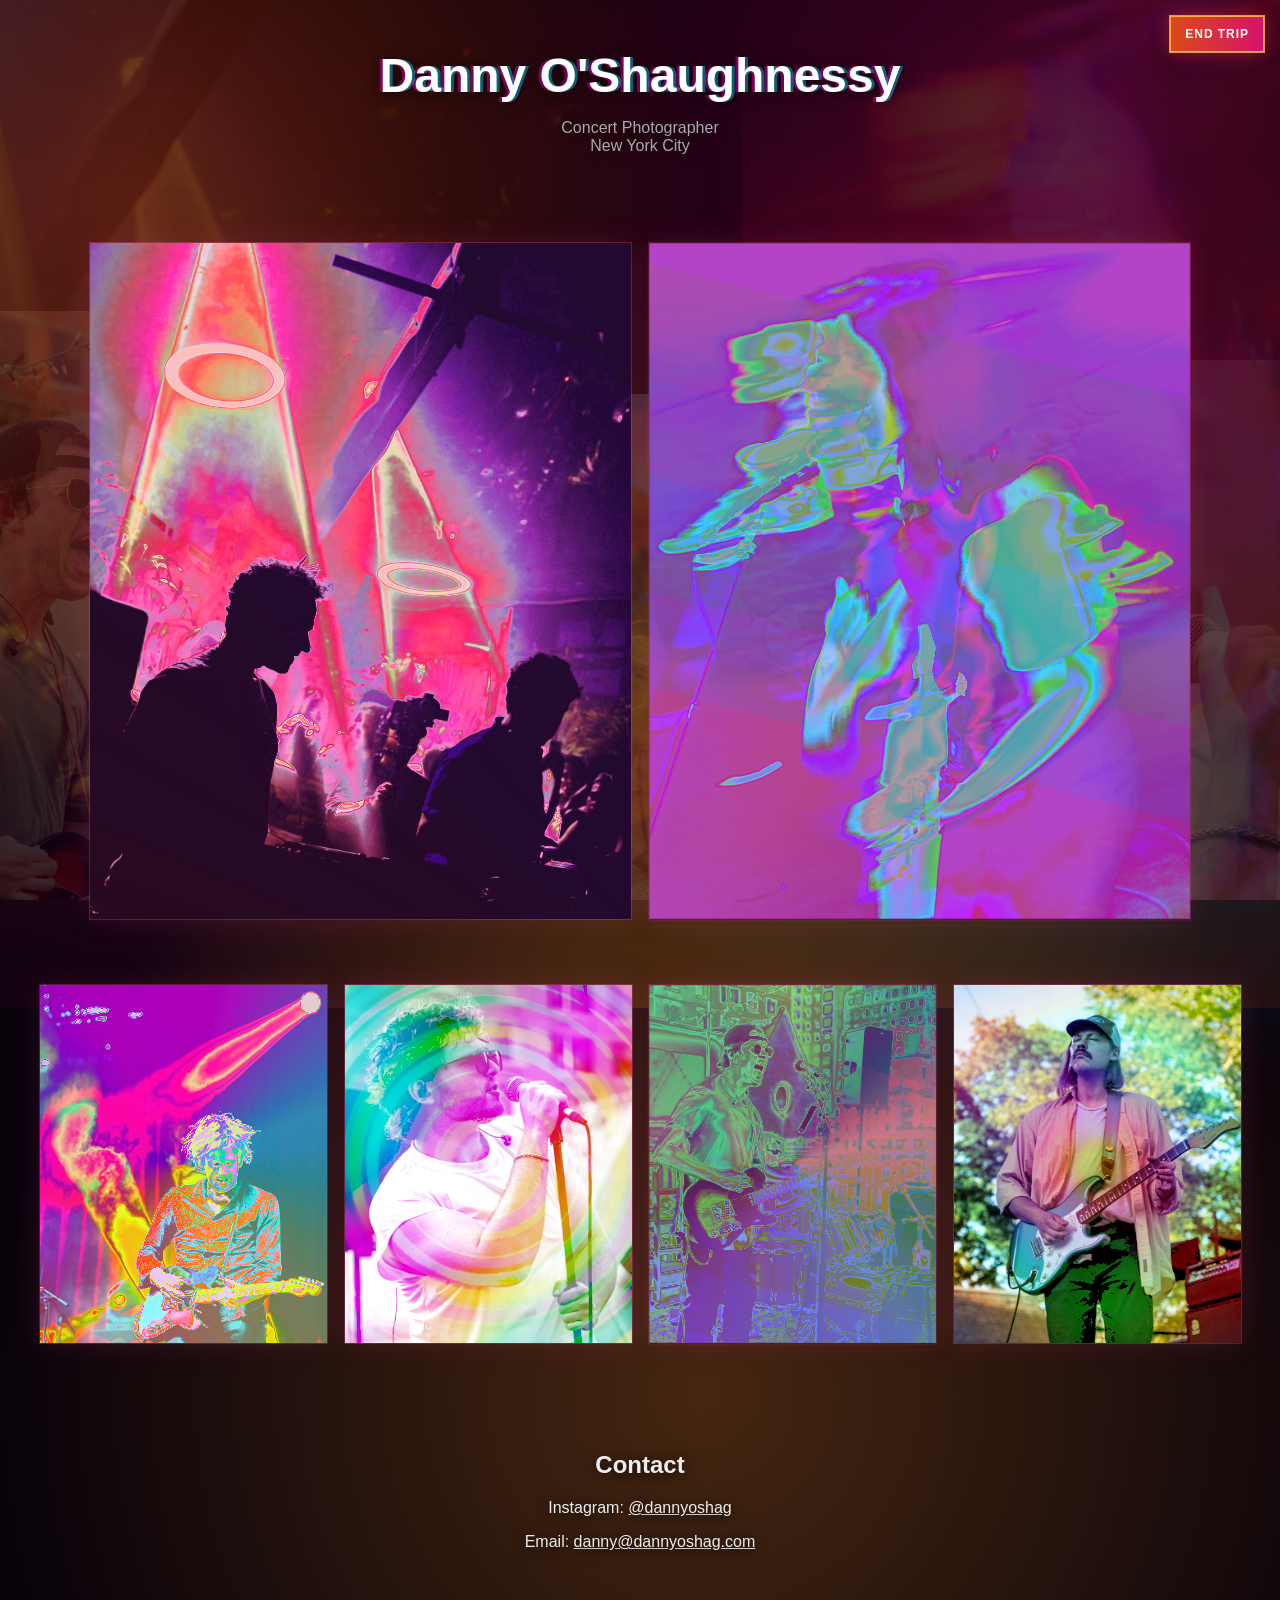
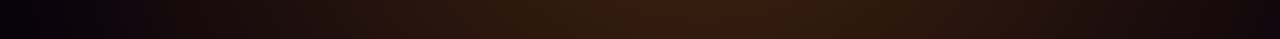
==== psychedelic.html @ 18d35585 "Add files via upload" ====
<!DOCTYPE html>

<html lang="en">
<head>
<meta charset="utf-8"/>
<meta content="width=device-width, initial-scale=1" name="viewport"/>
<title>Danny O'Shaughnessy</title>
<link href="styles.css" rel="stylesheet"/>
<link href="favicon.svg" rel="icon" type="image/svg+xml"/>
<style>
        * {
            box-sizing: border-box;
        }

        html,
        body {
            width: 100%;
            max-width: 100%;
            margin: 0;
            overflow-x: hidden;
        }

        header {
            width: 100%;
            padding-left: 24px;
            padding-right: 24px;
            text-align: center;
        }

        main {
            width: 100%;
        }

        .hero-pair,
        .gallery-row {
            width: 100%;
            margin-left: auto;
            margin-right: auto;
            padding-left: 24px;
            padding-right: 24px;
        }

        .hero-pair {
            display: grid;
            grid-template-columns: repeat(2, minmax(0, 1fr));
            gap: 18px;
            max-width: 1148px;
            margin-bottom: 18px;
        }

        .gallery-row {
            display: grid;
            grid-template-columns: repeat(4, minmax(0, 1fr));
            gap: 18px;
            max-width: 1248px;
        }

        .hero-pair img,
        .gallery-row img {
            display: block;
            width: 100%;
            max-width: 100%;
            height: auto;
            margin: 0 auto;
        }

        .contact {
            width: 100%;
            max-width: none;
            margin: 0;
            padding: 64px 24px 72px;
            text-align: center;
        }

        .contact h2,
        .contact p {
            width: 100%;
            margin-left: auto;
            margin-right: auto;
            text-align: center;
        }

        .contact a {
            color: inherit;
            overflow-wrap: anywhere;
        }

        @media (max-width: 800px) {
            header {
                padding-top: 36px;
                padding-bottom: 32px;
            }

            header h1 {
                font-size: clamp(2rem, 10vw, 3rem);
            }

            .hero-pair,
            .gallery-row {
                grid-template-columns: 1fr;
                gap: 16px;
                max-width: 560px;
                padding-left: 16px;
                padding-right: 16px;
            }

            .hero-pair {
                margin-bottom: 16px;
            }

            .contact {
                padding: 48px 16px 64px;
            }
        }
    </style>

<style id="psychedelic-effects-v16-3">

/*
    Psychedelic mode v8 — Color Chaos
    ----------------------------------
    Goal: lots of color, simple automatic movement, low mobile cost.

    Performance strategy:
    - One low-resolution canvas background, capped around 24 fps
    - No giant blur filters
    - No mouse or hover interaction
    - Foreground photo effects use lightweight gradient overlays
    - Every photo has different durations and delays
*/

html {
    background: #050008;
}

body.psychedelic-mode {
    position: relative;
    isolation: isolate;
    min-height: 100vh;
    background: transparent;
}

#color-field {
    position: fixed;
    inset: 0;
    width: 100%;
    height: 100%;
    z-index: -20;
    pointer-events: none;
}

.psychedelic-mode::before {
    content: "";
    position: fixed;
    inset: 0;
    z-index: -15;
    pointer-events: none;
    opacity: 0.44;
    background:
        radial-gradient(circle at 18% 22%, rgba(255, 0, 170, .62), transparent 38%),
        radial-gradient(circle at 78% 28%, rgba(0, 225, 255, .54), transparent 40%),
        radial-gradient(circle at 50% 82%, rgba(173, 255, 0, .34), transparent 46%);
    mix-blend-mode: screen;
    animation: page-color-breathe 12s ease-in-out infinite alternate;
}

.psychedelic-mode::after {
    content: "";
    position: fixed;
    inset: 0;
    z-index: 30;
    pointer-events: none;
    opacity: .08;
    background:
        linear-gradient(rgba(255,255,255,.06) 50%, transparent 50%);
    background-size: 100% 4px;
}

.psychedelic-mode > header,
.psychedelic-mode > main,
.psychedelic-mode > .psy-badge {
    position: relative;
    z-index: 5;
}

.psychedelic-mode header,
.psychedelic-mode .contact {
    text-shadow:
        0 2px 14px rgba(0,0,0,.88),
        0 0 20px rgba(255,0,190,.16);
}

.psychedelic-mode header h1 {
    color: white;
    text-shadow:
        3px 0 0 rgba(0,225,255,.40),
        -3px 0 0 rgba(255,0,190,.40),
        0 2px 16px rgba(0,0,0,.82);
}

.psy-frame {
    position: relative;
    overflow: hidden;
    isolation: isolate;
    width: 100%;
    line-height: 0;
    background: #09000f;
}

.psy-frame img {
    position: relative;
    z-index: 1;
    display: block;
    width: 100%;
    height: auto;
    filter: saturate(118%) contrast(106%);
}

/* Main color wash over each photograph. */
.psy-frame::before {
    content: "";
    position: absolute;
    inset: -2px;
    z-index: 2;
    pointer-events: none;
    opacity: var(--wash-opacity, .62);
    mix-blend-mode: color;
    background:
        linear-gradient(
            var(--wash-angle, 45deg),
            #ff0099 0%,
            #7b2cff 22%,
            #00d9ff 45%,
            #b7ff00 68%,
            #ff7a00 84%,
            #ff0099 100%
        );
    background-size: 320% 320%;
    animation:
        color-wash var(--wash-time, 11s) linear infinite,
        wash-pulse var(--pulse-time, 7s) ease-in-out infinite alternate;
    animation-delay:
        var(--wash-delay, 0s),
        var(--pulse-delay, 0s);
}

/* Moving X / quadrant effect. */
.psy-frame::after {
    content: "";
    position: absolute;
    inset: -35%;
    z-index: 3;
    pointer-events: none;
    opacity: var(--x-opacity, .44);
    mix-blend-mode: screen;
    background:
        linear-gradient(
            45deg,
            rgba(255,0,180,.85) 0 16%,
            transparent 16% 40%,
            rgba(0,225,255,.74) 40% 57%,
            transparent 57% 82%,
            rgba(190,255,0,.65) 82% 100%
        ),
        linear-gradient(
            -45deg,
            rgba(115,30,255,.72) 0 15%,
            transparent 15% 42%,
            rgba(255,125,0,.68) 42% 59%,
            transparent 59% 84%,
            rgba(0,230,255,.64) 84% 100%
        );
    background-size: 210% 210%;
    animation:
        x-chaos var(--x-time, 17s) linear infinite,
        x-turn var(--turn-time, 29s) ease-in-out infinite alternate;
    animation-delay:
        var(--x-delay, 0s),
        var(--turn-delay, 0s);
}

/* Intentionally mismatched timings. */
.hero-pair .psy-frame:nth-child(1) {
    --wash-time: 9.5s;
    --pulse-time: 6.3s;
    --x-time: 16s;
    --turn-time: 31s;
    --wash-delay: -2s;
    --pulse-delay: -4s;
    --x-delay: -7s;
    --turn-delay: -9s;
    --wash-angle: 28deg;
    --wash-opacity: .57;
    --x-opacity: .40;
}

.hero-pair .psy-frame:nth-child(2) {
    --wash-time: 14.2s;
    --pulse-time: 8.9s;
    --x-time: 21s;
    --turn-time: 24s;
    --wash-delay: -10s;
    --pulse-delay: -1s;
    --x-delay: -3s;
    --turn-delay: -14s;
    --wash-angle: 118deg;
    --wash-opacity: .65;
    --x-opacity: .50;
}

.gallery-row .psy-frame:nth-child(1) {
    --wash-time: 7.7s;
    --pulse-time: 10.2s;
    --x-time: 13.6s;
    --turn-time: 33s;
    --wash-delay: -4s;
    --pulse-delay: -8s;
    --x-delay: -9s;
    --turn-delay: -2s;
    --wash-angle: 72deg;
    --wash-opacity: .54;
    --x-opacity: .38;
}

.gallery-row .psy-frame:nth-child(2) {
    --wash-time: 18.4s;
    --pulse-time: 5.8s;
    --x-time: 25s;
    --turn-time: 19s;
    --wash-delay: -13s;
    --pulse-delay: -3s;
    --x-delay: -16s;
    --turn-delay: -7s;
    --wash-angle: 162deg;
    --wash-opacity: .68;
    --x-opacity: .48;
}

.gallery-row .psy-frame:nth-child(3) {
    --wash-time: 11.3s;
    --pulse-time: 12.6s;
    --x-time: 18.8s;
    --turn-time: 37s;
    --wash-delay: -1s;
    --pulse-delay: -11s;
    --x-delay: -5s;
    --turn-delay: -20s;
    --wash-angle: 206deg;
    --wash-opacity: .60;
    --x-opacity: .43;
}

.gallery-row .psy-frame:nth-child(4) {
    --wash-time: 15.8s;
    --pulse-time: 7.4s;
    --x-time: 29s;
    --turn-time: 23s;
    --wash-delay: -8s;
    --pulse-delay: -5s;
    --x-delay: -21s;
    --turn-delay: -4s;
    --wash-angle: 315deg;
    --wash-opacity: .64;
    --x-opacity: .46;
}

.psy-badge {
    position: fixed;
    top: 12px;
    right: 12px;
    z-index: 9999;
    padding: 8px 12px;
    border: 1px solid rgba(255, 255, 255, 0.48);
    border-radius: 999px;
    background: rgba(11, 5, 20, 0.78);
    color: #ffffff;
    font: 700 12px/1 Arial, sans-serif;
    letter-spacing: 0.06em;
    text-decoration: none;
}

@keyframes page-color-breathe {
    0% {
        opacity: .28;
        transform: scale(1);
        filter: hue-rotate(0deg);
    }
    100% {
        opacity: .62;
        transform: scale(1.12);
        filter: hue-rotate(95deg);
    }
}

@keyframes color-wash {
    0% {
        background-position: 0% 20%;
        transform: scale(1.04);
    }
    100% {
        background-position: 300% 80%;
        transform: scale(1.12);
    }
}

@keyframes wash-pulse {
    0% {
        opacity: calc(var(--wash-opacity, .62) * .62);
    }
    100% {
        opacity: var(--wash-opacity, .62);
    }
}

@keyframes x-chaos {
    0% {
        background-position: 0% 0%, 100% 0%;
    }
    100% {
        background-position: 210% 190%, -120% 180%;
    }
}

@keyframes x-turn {
    0% {
        transform: rotate(-8deg) scale(1.06);
    }
    100% {
        transform: rotate(18deg) scale(1.22);
    }
}

@media (max-width: 800px) {
    .psy-frame::before {
        opacity: calc(var(--wash-opacity, .62) * .90);
    }

    .psy-frame::after {
        opacity: calc(var(--x-opacity, .44) * .88);
    }
}

@media (prefers-reduced-motion: reduce) {
    #color-field {
        display: none;
    }

    .psychedelic-mode::before,
    .psy-frame::before,
    .psy-frame::after {
        animation: none !important;
    }
}


/*
    v9 — Wonky non-monotonic color curves
    --------------------------------------
    These are real per-channel transfer curves implemented as SVG filters.
    Each channel intentionally rises, dips, and rises again, similar in spirit
    to drawing a non-monotonic curve in a photo editor.

    The filters are static to keep mobile performance reasonable.
    Existing automatic overlays and background movement continue independently.
*/

.psychedelic-mode img.curve-acid {
    filter: url("#curve-acid");
}

.psychedelic-mode img.curve-solar {
    filter: url("#curve-solar");
}

.psychedelic-mode img.curve-crushed {
    filter: url("#curve-crushed");
}

.psychedelic-mode img.curve-inverted-midtones {
    filter: url("#curve-inverted-midtones");
}

/* Push the moving color layers harder without adding new compositing layers. */
.psy-frame::before {
    opacity: min(0.88, calc(var(--wash-opacity, .62) + .16));
    mix-blend-mode: hard-light;
    background:
        linear-gradient(
            var(--wash-angle, 45deg),
            #ff00bb 0%,
            #6a00ff 14%,
            #00eaff 31%,
            #00ff6a 48%,
            #eaff00 64%,
            #ff6a00 80%,
            #ff0055 100%
        );
    background-size: 360% 360%;
}

.psy-frame::after {
    opacity: min(0.78, calc(var(--x-opacity, .44) + .18));
    mix-blend-mode: difference;
    background:
        linear-gradient(
            45deg,
            rgba(255,0,190,.98) 0 14%,
            transparent 14% 33%,
            rgba(0,255,255,.92) 33% 52%,
            transparent 52% 72%,
            rgba(205,255,0,.88) 72% 100%
        ),
        linear-gradient(
            -45deg,
            rgba(115,0,255,.96) 0 13%,
            transparent 13% 35%,
            rgba(255,115,0,.90) 35% 57%,
            transparent 57% 78%,
            rgba(0,255,180,.84) 78% 100%
        );
}

/* Faster but still mismatched automatic cycles. */
.hero-pair .psy-frame:nth-child(1) {
    --wash-time: 6.8s;
    --pulse-time: 4.7s;
    --x-time: 10.2s;
    --turn-time: 18s;
}

.hero-pair .psy-frame:nth-child(2) {
    --wash-time: 9.6s;
    --pulse-time: 6.1s;
    --x-time: 14.4s;
    --turn-time: 21s;
}

.gallery-row .psy-frame:nth-child(1) {
    --wash-time: 5.9s;
    --pulse-time: 7.3s;
    --x-time: 8.8s;
    --turn-time: 24s;
}

.gallery-row .psy-frame:nth-child(2) {
    --wash-time: 12.8s;
    --pulse-time: 4.2s;
    --x-time: 16.6s;
    --turn-time: 15s;
}

.gallery-row .psy-frame:nth-child(3) {
    --wash-time: 8.1s;
    --pulse-time: 9.4s;
    --x-time: 12.1s;
    --turn-time: 27s;
}

.gallery-row .psy-frame:nth-child(4) {
    --wash-time: 10.7s;
    --pulse-time: 5.3s;
    --x-time: 18.2s;
    --turn-time: 17s;
}

/* Slightly quicker global color field. */
.psychedelic-mode::before {
    animation-duration: 8.5s;
}

@media (max-width: 800px) {
    /*
        Keep the SVG curves, but slightly lower overlay strength in small
        in-app browsers to reduce muddy clipping.
    */
    .psy-frame::before {
        opacity: min(0.78, calc(var(--wash-opacity, .62) + .10));
    }

    .psy-frame::after {
        opacity: min(0.68, calc(var(--x-opacity, .44) + .12));
    }
}


/*
    v10 — Warped photo backgrounds + unique per-image motion
    ---------------------------------------------------------
    Performance goals:
    - Remove canvas dependency from the visual experience
    - Reuse existing images as CSS backgrounds
    - Animate transforms and opacity only
    - Keep all motion automatic
*/

/* Hide the old canvas background; the warped photo layers replace it. */
#color-field {
    display: none;
}

/* Tone down the old generic background wash. */
.psychedelic-mode::before {
    opacity: .16;
    animation-duration: 18s;
}

/* Warped photo texture background */
.photo-backgrounds {
    position: fixed;
    inset: 0;
    z-index: -20;
    overflow: hidden;
    pointer-events: none;
    background: #050008;
}

.photo-bg {
    position: absolute;
    width: 72vmax;
    aspect-ratio: 4 / 5;
    background-size: cover;
    background-position: center;
    opacity: .17;
    mix-blend-mode: screen;
    filter: saturate(210%) contrast(115%) hue-rotate(var(--bg-hue, 0deg));
    transform-origin: center;
    will-change: transform, opacity, filter;
}

.photo-bg-1 {
    left: -27vmax;
    top: -14vmax;
    background-image: url("images/psy-sized/photo-1-1400.jpg");
    animation:
        bg-drift-1 34s ease-in-out infinite alternate,
        bg-hue-1 21s linear infinite,
        bg-pulse-1 11s ease-in-out infinite;
}

.photo-bg-2 {
    right: -30vmax;
    top: -5vmax;
    background-image: url("images/psy-sized/photo-2-1400.jpg");
    opacity: .12;
    animation:
        bg-drift-2 41s ease-in-out infinite alternate-reverse,
        bg-hue-2 29s linear infinite reverse,
        bg-pulse-2 14s ease-in-out infinite;
    animation-delay: -9s, -5s, -2s;
}

.photo-bg-3 {
    left: 12vw;
    top: 32vh;
    background-image: url("images/psy-sized/photo-3-1400.jpg");
    width: 58vmax;
    opacity: .15;
    animation:
        bg-drift-3 37s ease-in-out infinite alternate,
        bg-hue-3 25s linear infinite,
        bg-pulse-3 17s ease-in-out infinite;
    animation-delay: -13s, -11s, -6s;
}

.photo-bg-4 {
    right: -18vmax;
    top: 40vh;
    background-image: url("images/psy-sized/photo-4-1400.jpg");
    width: 62vmax;
    opacity: .14;
    animation:
        bg-drift-4 46s ease-in-out infinite alternate-reverse,
        bg-hue-4 31s linear infinite reverse,
        bg-pulse-4 12s ease-in-out infinite;
    animation-delay: -17s, -7s, -9s;
}

.photo-bg-5 {
    left: -18vmax;
    bottom: -34vmax;
    background-image: url("images/psy-sized/photo-5-1400.jpg");
    width: 64vmax;
    opacity: .16;
    animation:
        bg-drift-5 43s ease-in-out infinite alternate,
        bg-hue-5 27s linear infinite,
        bg-pulse-5 19s ease-in-out infinite;
    animation-delay: -21s, -16s, -4s;
}

.photo-bg-6 {
    right: 8vw;
    bottom: -28vmax;
    background-image: url("images/psy-sized/photo-6-1400.jpg");
    width: 54vmax;
    opacity: .13;
    animation:
        bg-drift-6 39s ease-in-out infinite alternate-reverse,
        bg-hue-6 23s linear infinite reverse,
        bg-pulse-6 15s ease-in-out infinite;
    animation-delay: -5s, -19s, -12s;
}

/* RGB bleed using lightweight drop-shadows, different per image. */
.psy-frame img {
    transition: none;
}

.pattern-rings img {
    filter: url("#curve-acid") drop-shadow(10px 0 0 rgba(0, 235, 255, .28))
            drop-shadow(-10px 0 0 rgba(255, 0, 190, .24));
}

.pattern-waves img {
    filter: url("#curve-solar") drop-shadow(6px 0 0 rgba(0, 235, 255, .18))
            drop-shadow(-6px 0 0 rgba(255, 0, 190, .16));
}

.pattern-prisms img {
    filter: url("#curve-crushed") drop-shadow(12px 0 0 rgba(255, 0, 190, .28))
            drop-shadow(-8px 0 0 rgba(180, 255, 0, .20));
}

.pattern-kaleidoscope img {
    filter: url("#curve-inverted-midtones") drop-shadow(8px 0 0 rgba(0, 255, 220, .24))
            drop-shadow(-12px 0 0 rgba(255, 120, 0, .24));
}

.pattern-spiral img {
    filter: url("#curve-solar") drop-shadow(9px 0 0 rgba(120, 0, 255, .25))
            drop-shadow(-9px 0 0 rgba(0, 240, 255, .22));
}

.pattern-blobs img {
    filter: url("#curve-acid") drop-shadow(10px 0 0 rgba(255, 0, 110, .24))
            drop-shadow(-10px 0 0 rgba(180, 255, 0, .20));
}

/* Image 2 toned down so the subject remains readable. */
.pattern-waves::before {
    opacity: .42 !important;
    mix-blend-mode: color !important;
}

.pattern-waves::after {
    opacity: .25 !important;
    mix-blend-mode: screen !important;
}

.pattern-waves img {
    opacity: .98;
}

/* Distinct overlay personalities */
.pattern-rings::after {
    inset: -20%;
    opacity: .48;
    mix-blend-mode: screen;
    background:
        repeating-radial-gradient(
            circle at 50% 50%,
            rgba(255,0,190,.78) 0 3%,
            transparent 3% 8%,
            rgba(0,235,255,.62) 8% 11%,
            transparent 11% 17%
        );
    animation:
        rings-spin 18s linear infinite,
        rings-pulse 7s ease-in-out infinite alternate;
}

.pattern-waves::after {
    inset: -20%;
    background:
        repeating-linear-gradient(
            18deg,
            rgba(0,235,255,.42) 0 5%,
            transparent 5% 11%,
            rgba(255,0,190,.34) 11% 16%,
            transparent 16% 23%
        );
    animation:
        waves-slide 14s linear infinite,
        waves-shear 9s ease-in-out infinite alternate;
}

.pattern-prisms::after {
    inset: -28%;
    opacity: .50;
    mix-blend-mode: difference;
    background:
        conic-gradient(
            from 0deg,
            rgba(255,0,190,.88),
            rgba(0,235,255,.78),
            rgba(190,255,0,.72),
            rgba(255,120,0,.78),
            rgba(120,0,255,.82),
            rgba(255,0,190,.88)
        );
    animation:
        prism-spin 22s linear infinite reverse,
        prism-scale 8s ease-in-out infinite alternate;
}

.pattern-kaleidoscope::after {
    inset: -34%;
    opacity: .44;
    mix-blend-mode: hard-light;
    background:
        repeating-conic-gradient(
            from 12deg,
            rgba(255,0,190,.74) 0 12deg,
            transparent 12deg 28deg,
            rgba(0,235,255,.66) 28deg 40deg,
            transparent 40deg 58deg
        );
    animation:
        kaleido-spin 28s linear infinite,
        kaleido-breathe 10s ease-in-out infinite alternate;
}

.pattern-spiral::after {
    inset: -30%;
    opacity: .43;
    mix-blend-mode: screen;
    background:
        repeating-radial-gradient(
            ellipse at center,
            rgba(120,0,255,.70) 0 4%,
            transparent 4% 9%,
            rgba(0,235,255,.60) 9% 13%,
            transparent 13% 20%
        );
    animation:
        spiral-warp 19s ease-in-out infinite alternate,
        spiral-spin 25s linear infinite;
}

.pattern-blobs::after {
    inset: -20%;
    opacity: .46;
    mix-blend-mode: color-dodge;
    background:
        radial-gradient(circle at 20% 30%, rgba(255,0,190,.82), transparent 28%),
        radial-gradient(circle at 72% 22%, rgba(0,235,255,.76), transparent 31%),
        radial-gradient(circle at 52% 78%, rgba(190,255,0,.68), transparent 30%),
        radial-gradient(circle at 85% 70%, rgba(255,120,0,.68), transparent 29%);
    animation:
        blobs-wander 17s ease-in-out infinite alternate,
        blobs-color 13s linear infinite;
}

/* Background warp motion */
@keyframes bg-drift-1 {
    0%   { transform: translate3d(-6vw,-4vh,0) rotate(-18deg) scaleX(1.5) scaleY(.72); }
    100% { transform: translate3d(35vw,28vh,0) rotate(21deg) scaleX(.78) scaleY(1.48); }
}
@keyframes bg-drift-2 {
    0%   { transform: translate3d(8vw,-6vh,0) rotate(16deg) scaleX(.82) scaleY(1.55); }
    100% { transform: translate3d(-38vw,36vh,0) rotate(-24deg) scaleX(1.62) scaleY(.66); }
}
@keyframes bg-drift-3 {
    0%   { transform: translate3d(-12vw,2vh,0) rotate(-10deg) scaleX(1.3) scaleY(.86); }
    100% { transform: translate3d(27vw,-22vh,0) rotate(28deg) scaleX(.75) scaleY(1.42); }
}
@keyframes bg-drift-4 {
    0%   { transform: translate3d(10vw,8vh,0) rotate(22deg) scaleX(.72) scaleY(1.55); }
    100% { transform: translate3d(-33vw,-30vh,0) rotate(-32deg) scaleX(1.48) scaleY(.78); }
}
@keyframes bg-drift-5 {
    0%   { transform: translate3d(-8vw,12vh,0) rotate(-26deg) scaleX(1.58) scaleY(.70); }
    100% { transform: translate3d(31vw,-34vh,0) rotate(18deg) scaleX(.82) scaleY(1.40); }
}
@keyframes bg-drift-6 {
    0%   { transform: translate3d(9vw,6vh,0) rotate(14deg) scaleX(.78) scaleY(1.50); }
    100% { transform: translate3d(-29vw,-25vh,0) rotate(-20deg) scaleX(1.45) scaleY(.80); }
}

@keyframes bg-hue-1 { to { --bg-hue: 360deg; } }
@keyframes bg-hue-2 { to { --bg-hue: -360deg; } }
@keyframes bg-hue-3 { to { --bg-hue: 300deg; } }
@keyframes bg-hue-4 { to { --bg-hue: -300deg; } }
@keyframes bg-hue-5 { to { --bg-hue: 420deg; } }
@keyframes bg-hue-6 { to { --bg-hue: -420deg; } }

@keyframes bg-pulse-1 { 0%,100%{opacity:.10} 50%{opacity:.22} }
@keyframes bg-pulse-2 { 0%,100%{opacity:.07} 50%{opacity:.17} }
@keyframes bg-pulse-3 { 0%,100%{opacity:.08} 50%{opacity:.19} }
@keyframes bg-pulse-4 { 0%,100%{opacity:.07} 50%{opacity:.18} }
@keyframes bg-pulse-5 { 0%,100%{opacity:.09} 50%{opacity:.20} }
@keyframes bg-pulse-6 { 0%,100%{opacity:.06} 50%{opacity:.16} }

/* Foreground pattern motion */
@keyframes rings-spin {
    to { transform: rotate(360deg) scale(1.12); }
}
@keyframes rings-pulse {
    0%{opacity:.28} 100%{opacity:.58}
}

@keyframes waves-slide {
    to { background-position: 160px 100px; }
}
@keyframes waves-shear {
    0%{transform: skewX(-8deg) rotate(-3deg) scale(1.05)}
    100%{transform: skewX(12deg) rotate(5deg) scale(1.18)}
}

@keyframes prism-spin {
    to { transform: rotate(360deg) scale(1.18); }
}
@keyframes prism-scale {
    0%{opacity:.30} 100%{opacity:.58}
}

@keyframes kaleido-spin {
    to { transform: rotate(360deg) scale(1.14); }
}
@keyframes kaleido-breathe {
    0%{opacity:.26} 100%{opacity:.52}
}

@keyframes spiral-warp {
    0%{transform: scaleX(1.05) scaleY(.90) rotate(-8deg)}
    100%{transform: scaleX(.88) scaleY(1.18) rotate(12deg)}
}
@keyframes spiral-spin {
    to { background-position: 120px -90px; }
}

@keyframes blobs-wander {
    0%{transform: translate(-7%,-5%) scale(1.03) rotate(-5deg)}
    100%{transform: translate(8%,7%) scale(1.18) rotate(8deg)}
}
@keyframes blobs-color {
    to { filter: hue-rotate(360deg); }
}

@media (max-width: 800px) {
    .photo-bg {
        width: 90vmax;
        opacity: .11;
    }

    .photo-bg-2 {
        opacity: .08;
    }

    .pattern-rings::after,
    .pattern-waves::after,
    .pattern-prisms::after,
    .pattern-kaleidoscope::after,
    .pattern-spiral::after,
    .pattern-blobs::after {
        animation-duration: 1.2em;
    }
}

/* v11 tweaks */

/* Soften rotating wedge families on 1,4,5 */
.pattern-rings::after{
 opacity:.22!important;
 mix-blend-mode:soft-light!important;
 animation-duration:30s,12s!important;
 filter:blur(1px);
}
.pattern-kaleidoscope::after{
 opacity:.18!important;
 mix-blend-mode:overlay!important;
 animation-duration:38s,14s!important;
 filter:blur(1.5px);
}
.pattern-spiral::after{
 opacity:.20!important;
 mix-blend-mode:soft-light!important;
 animation-duration:32s,12s!important;
 filter:blur(1px);
}

/* Image 2: let original breathe */
.pattern-waves::before{
 opacity:.24!important;
 animation:color-wash 6s linear infinite,wash-pulse-soft 5.5s ease-in-out infinite alternate!important;
}
.pattern-waves::after{
 opacity:.12!important;
 animation:waves-slide 18s linear infinite,waves-shear 12s ease-in-out infinite alternate!important;
}
.pattern-waves img{
 filter:url("#curve-solar") saturate(1.08) contrast(1.02)!important;
}

@keyframes wash-pulse-soft{
 0%{opacity:.08}
 40%{opacity:.28}
 70%{opacity:.12}
 100%{opacity:.24}
}

/* Faster background drift */
.photo-bg-1{animation-duration:22s,15s,7s!important;}
.photo-bg-2{animation-duration:25s,18s,8s!important;}
.photo-bg-3{animation-duration:24s,16s,9s!important;}
.photo-bg-4{animation-duration:28s,20s,8s!important;}
.photo-bg-5{animation-duration:26s,17s,10s!important;}
.photo-bg-6{animation-duration:23s,15s,8s!important;}


/* ===== Version 12 ===== */

/* Image 3 bullseye gets organic modulation instead of static rings */
.pattern-prisms::after{
 animation:
   prism-spin 18s linear infinite reverse,
   prism-scale 7s ease-in-out infinite alternate,
   bullseye-breathe 5.4s ease-in-out infinite,
   bullseye-wobble 11s ease-in-out infinite;
 filter:blur(.7px);
}

@keyframes bullseye-breathe{
 0%,100%{opacity:.20;transform:scale(.96);}
 35%{opacity:.48;transform:scale(1.04);}
 70%{opacity:.28;transform:scale(1.12);}
}

@keyframes bullseye-wobble{
 0%{border-radius:48% 52% 50% 50%/49% 51% 49% 51%;}
 50%{border-radius:58% 42% 46% 54%/43% 57% 55% 45%;}
 100%{border-radius:48% 52% 50% 50%/49% 51% 49% 51%;}
}

/* Blanket VHS chroma separation */
.psychedelic-mode{
 position:relative;
}

.psychedelic-mode::before{
 opacity:.22!important;
}

.psychedelic-mode::after{
 content:"";
 position:fixed;
 inset:0;
 pointer-events:none;
 z-index:200;
 opacity:.38;
 mix-blend-mode:screen;
 background:
 linear-gradient(rgba(255,255,255,.045) 50%,transparent 50%),
 linear-gradient(90deg,
 rgba(255,0,70,.08),
 transparent 12%,
 rgba(0,255,255,.08) 78%,
 transparent);
 background-size:100% 3px,100% 100%;
 animation:
   vhsScan 5s linear infinite,
   vhsRoll 9s ease-in-out infinite,
   vhsNoise 0.22s steps(2,end) infinite;
}

.hero-pair img,
.gallery-row img{
 position:relative;
}

.hero-pair img{
 animation:
  rgbSplitA 2.7s ease-in-out infinite alternate;
}
.gallery-row img:nth-child(1){animation:rgbSplitB 3.3s ease-in-out infinite alternate;}
.gallery-row img:nth-child(2){animation:rgbSplitC 2.2s ease-in-out infinite alternate;}
.gallery-row img:nth-child(3){animation:rgbSplitD 4.1s ease-in-out infinite alternate;}
.gallery-row img:nth-child(4){animation:rgbSplitE 2.9s ease-in-out infinite alternate;}

@keyframes rgbSplitA{
0%,100%{filter:url("#curve-acid") drop-shadow(-1px 0 rgba(255,0,80,.55)) drop-shadow(1px 0 rgba(0,255,255,.55));}
50%{filter:url("#curve-acid") drop-shadow(-3px 0 rgba(255,0,80,.75)) drop-shadow(3px 0 rgba(0,255,255,.75));}
}
@keyframes rgbSplitB{
0%,100%{transform:translateX(0)}
50%{transform:translateX(.8px)}
}
@keyframes rgbSplitC{
0%,100%{transform:translateY(0)}
50%{transform:translateY(-.8px)}
}
@keyframes rgbSplitD{
0%,100%{transform:translate(.3px,-.3px)}
50%{transform:translate(-.8px,.7px)}
}
@keyframes rgbSplitE{
0%,100%{transform:translate(0)}
50%{transform:translate(.6px,.5px)}
}

@keyframes vhsScan{
from{background-position:0 0,0 0;}
to{background-position:0 3px,0 0;}
}
@keyframes vhsRoll{
0%,100%{transform:translateY(0);}
50%{transform:translateY(2px);}
}
@keyframes vhsNoise{
0%{opacity:.28;}
50%{opacity:.40;}
100%{opacity:.32;}
}

/* Faster background */
.photo-bg{
 animation-duration:16s,11s,6s!important;
}


/* ========= Version 13 ========= */

/* Global analog VHS blanket */
.psychedelic-mode::after{
    opacity:.48 !important;
    background-size:100% 2px,100% 100%;
    animation:
        vhsScan 3s linear infinite,
        vhsRoll 6s ease-in-out infinite,
        vhsNoise .12s steps(2,end) infinite,
        tapeWarp 9s ease-in-out infinite;
}

/* Meltier horizontal tape warping */
@keyframes tapeWarp{
 0%,100%{transform:translateX(0) skewX(0deg);}
 18%{transform:translateX(1px) skewX(.2deg);}
 51%{transform:translateX(-2px) skewX(-.25deg);}
 76%{transform:translateX(1.5px) skewX(.18deg);}
}

/* Chroma trails */
.hero-pair img,
.gallery-row img{
    animation:
      chromaTrail 2.8s ease-in-out infinite alternate,
      highlightBloom 7.5s ease-in-out infinite,
      lineTear 10s steps(1,end) infinite;
}

@keyframes chromaTrail{
 0%,100%{
   filter:
     saturate(1.2)
     drop-shadow(-1px 0 rgba(255,40,120,.55))
     drop-shadow(1px 0 rgba(0,255,255,.55));
 }
 50%{
   filter:
     saturate(1.35)
     drop-shadow(-5px 0 rgba(255,40,120,.70))
     drop-shadow(5px 0 rgba(0,255,255,.70));
 }
}

/* Occasional blooming around highlights */
@keyframes highlightBloom{
 0%,82%,100%{
   opacity:1;
 }
 86%{
   filter:
     brightness(1.18)
     contrast(1.06)
     saturate(1.35)
     drop-shadow(0 0 8px rgba(255,220,120,.35));
 }
 92%{
   filter:
     brightness(1.26)
     contrast(1.08)
     saturate(1.45)
     drop-shadow(0 0 14px rgba(255,200,80,.45));
 }
}

/* Tiny analog line tear */
@keyframes lineTear{
 0%,94%,100%{
   transform:translateX(0);
 }
 95%{
   transform:translateX(2px);
 }
 96%{
   transform:translateX(-3px);
 }
 97%{
   transform:translateX(1px);
 }
}

/* Slightly livelier warped background */
.photo-bg{
 animation-duration:12s,8s,5s !important;
}


/* ===== Version 14 ===== */

/* Remove target circles from image 1 entirely */
.pattern-rings::after{
    content:none !important;
}

/* Stronger visible VHS blanket */
.psychedelic-mode::after{
    opacity:.62 !important;
    mix-blend-mode:screen;
    background:
      linear-gradient(rgba(255,255,255,.06) 50%,transparent 50%),
      repeating-linear-gradient(
          90deg,
          rgba(255,0,80,.10) 0 2px,
          transparent 2px 7px,
          rgba(0,255,255,.10) 7px 9px,
          transparent 9px 14px);
    background-size:100% 2px,100% 100%;
    animation:
      vhsScan 1.8s linear infinite,
      vhsRoll 3.5s ease-in-out infinite,
      tapeWarp 5s ease-in-out infinite,
      vhsNoise .08s steps(2,end) infinite;
}

/* Much more obvious chroma separation */
.hero-pair img,
.gallery-row img{
    animation:
      chromaSplit14 1.9s ease-in-out infinite alternate,
      highlightBloom 7s ease-in-out infinite,
      lineTear14 6s steps(1,end) infinite !important;
}

@keyframes chromaSplit14{
 0%,100%{
   filter:
      saturate(1.25)
      drop-shadow(-2px 0 rgba(255,0,90,.75))
      drop-shadow(2px 0 rgba(0,255,255,.75));
 }
 50%{
   filter:
      saturate(1.45)
      drop-shadow(-6px 0 rgba(255,0,90,.92))
      drop-shadow(6px 0 rgba(0,255,255,.92));
 }
}

/* Make tearing actually noticeable */
@keyframes lineTear14{
 0%,90%,100%{transform:translateX(0);}
 91%{transform:translateX(4px);}
 92%{transform:translateX(-6px);}
 93%{transform:translateX(3px);}
 94%{transform:translateX(-2px);}
}

/* Faster background motion */
.photo-bg{
    animation-duration:9s,6s,4s !important;
}


/* ===== Version 15: warm + warbly ===== */

/*
Remove the VHS blanket entirely.
This suppresses the full-page scanline/RGB overlay created in V12–V14.
*/
.psychedelic-mode::after {
    content: none !important;
    display: none !important;
    animation: none !important;
}

/*
Decrease line tearing substantially:
smaller offsets, much rarer occurrence, and slower cycle.
*/
.hero-pair img,
.gallery-row img {
    animation:
        chromaSplit14 2.8s ease-in-out infinite alternate,
        highlightBloom 8.5s ease-in-out infinite,
        lineTear15 15s steps(1, end) infinite !important;
}

@keyframes lineTear15 {
    0%, 96%, 100% {
        transform: translateX(0);
    }
    96.4% {
        transform: translateX(1px);
    }
    96.8% {
        transform: translateX(-2px);
    }
    97.2% {
        transform: translateX(1px);
    }
}

/*
Warm global wash:
amber, magenta, and red-orange fields drift gently over the entire page.
No scanlines, no VHS texture.
*/
.psychedelic-mode::before {
    content: "";
    position: fixed;
    inset: -12%;
    z-index: -8;
    pointer-events: none;
    opacity: .42 !important;
    background:
        radial-gradient(circle at 18% 28%,
            rgba(255, 106, 20, .52),
            transparent 38%),
        radial-gradient(circle at 78% 24%,
            rgba(255, 30, 120, .38),
            transparent 42%),
        radial-gradient(circle at 52% 82%,
            rgba(255, 190, 45, .34),
            transparent 46%),
        linear-gradient(125deg,
            rgba(92, 18, 0, .28),
            rgba(75, 0, 55, .22),
            rgba(255, 92, 0, .18));
    mix-blend-mode: screen;
    filter: saturate(130%);
    animation:
        warmDrift 13s ease-in-out infinite alternate,
        warmPulse 8.5s ease-in-out infinite;
}

/*
A soft heat-haze / warble applied to the whole content area.
This stays subtle to avoid making text unreadable.
*/
.psychedelic-mode main,
.psychedelic-mode header {
    transform-origin: 50% 40%;
    animation: pageWarble 10.5s ease-in-out infinite alternate;
}

/*
Warm chromatic bleed on images.
Less cyan-heavy than the VHS version; more amber/red/magenta.
*/
.hero-pair img,
.gallery-row img {
    box-shadow:
        4px 0 0 -2px rgba(255, 91, 30, .28),
        -4px 0 0 -2px rgba(255, 20, 135, .22),
        0 16px 42px rgba(20, 0, 12, .52);
}

/*
Warm highlight blooms that come and go.
*/
@keyframes highlightBloom {
    0%, 76%, 100% {
        opacity: 1;
    }
    82% {
        filter:
            brightness(1.09)
            contrast(1.025)
            saturate(1.22)
            sepia(.10)
            drop-shadow(0 0 6px rgba(255, 145, 45, .24));
    }
    89% {
        filter:
            brightness(1.16)
            contrast(1.04)
            saturate(1.32)
            sepia(.14)
            drop-shadow(0 0 12px rgba(255, 110, 35, .34));
    }
    94% {
        filter:
            brightness(1.08)
            contrast(1.02)
            saturate(1.20)
            sepia(.08)
            drop-shadow(0 0 5px rgba(255, 185, 70, .20));
    }
}

/*
Slightly warm the warped background photographs and make their motion
feel irregular rather than mechanically linear.
*/
.photo-bg {
    filter:
        saturate(220%)
        contrast(112%)
        sepia(.10)
        hue-rotate(var(--bg-hue, 0deg));
    mix-blend-mode: screen;
}

.photo-bg-1 { animation-duration: 11s, 8s, 6s !important; }
.photo-bg-2 { animation-duration: 14s, 10s, 7s !important; }
.photo-bg-3 { animation-duration: 12.5s, 9s, 8s !important; }
.photo-bg-4 { animation-duration: 16s, 11s, 6.5s !important; }
.photo-bg-5 { animation-duration: 13.5s, 9.5s, 8.5s !important; }
.photo-bg-6 { animation-duration: 15s, 10.5s, 7.5s !important; }

@keyframes warmDrift {
    0% {
        transform:
            translate3d(-3vw, -2vh, 0)
            rotate(-2deg)
            scale(1.02);
        filter: saturate(118%) hue-rotate(-8deg);
    }
    45% {
        transform:
            translate3d(4vw, 3vh, 0)
            rotate(2.5deg)
            scale(1.08);
        filter: saturate(145%) hue-rotate(9deg);
    }
    100% {
        transform:
            translate3d(-1vw, 6vh, 0)
            rotate(-1deg)
            scale(1.04);
        filter: saturate(128%) hue-rotate(-3deg);
    }
}

@keyframes warmPulse {
    0%, 100% {
        opacity: .27;
    }
    38% {
        opacity: .48;
    }
    71% {
        opacity: .34;
    }
}

@keyframes pageWarble {
    0% {
        transform:
            translate3d(-.35px, 0, 0)
            skewX(-.08deg)
            scaleX(1.000);
    }
    33% {
        transform:
            translate3d(.45px, -.25px, 0)
            skewX(.12deg)
            scaleX(1.0015);
    }
    67% {
        transform:
            translate3d(-.15px, .35px, 0)
            skewX(-.05deg)
            scaleY(1.0012);
    }
    100% {
        transform:
            translate3d(.30px, 0, 0)
            skewX(.07deg)
            scaleX(.999);
    }
}

@media (max-width: 800px) {
    .psychedelic-mode::before {
        opacity: .34 !important;
        animation-duration: 16s, 10s;
    }

    .psychedelic-mode main,
    .psychedelic-mode header {
        animation-duration: 13s;
    }
}

@media (prefers-reduced-motion: reduce) {
    .psychedelic-mode::before,
    .psychedelic-mode main,
    .psychedelic-mode header {
        animation: none !important;
    }
}


/* Version 16 psychedelic-mode exit button */
.psychedelic-mode .end-trip {
    border-color: rgba(255, 190, 65, 0.88);
    background:
        linear-gradient(
            90deg,
            rgba(255, 92, 20, 0.80),
            rgba(255, 24, 128, 0.78)
        );
    box-shadow:
        0 0 16px rgba(255, 92, 20, 0.28),
        0 0 22px rgba(255, 24, 128, 0.22);
}

.psychedelic-mode .end-trip:hover,
.psychedelic-mode .end-trip:focus-visible {
    background: #ffffff;
    color: #1b0711;
}


/* V16.1: guarantee only the current mode-switch button is visible */
.mode-link,
.psy-badge {
    display: none !important;
}

.mode-switch::before,
.mode-switch::after {
    content: none !important;
    display: none !important;
}


/* V16.2 deployment/cache diagnostic.
   If this stylesheet loaded, the End Trip button receives a warm glow. */
.psychedelic-mode .end-trip {
    outline: 1px solid rgba(255, 210, 110, .72);
}

</style>

<style id="psychedelic-fallback-v16-3">
body.psychedelic-mode {
    background:
        radial-gradient(circle at 15% 20%, rgba(255, 45, 150, .32), transparent 38%),
        radial-gradient(circle at 85% 25%, rgba(0, 225, 255, .27), transparent 42%),
        radial-gradient(circle at 55% 85%, rgba(255, 145, 30, .25), transparent 46%),
        #08020b !important;
}
body.psychedelic-mode .psy-frame {
    box-shadow:
        0 0 0 1px rgba(255, 90, 170, .25),
        0 0 28px rgba(255, 65, 155, .14);
}
</style>

<style id="psychedelic-effects-v17-1">
/* ===== Version 17.1 — revised directly from V16.3 ===== */

/*
Remove the shared left-to-right single-pan sweep.
The existing shared moving wash is replaced by image-specific modulation.
*/
.psy-frame::before {
    animation: none !important;
    background-position: center !important;
    transform: none !important;
}

/*
Photo 2-inspired base treatment for all photos:
soft color-shifted waves that fold and breathe instead of panning straight across.
*/
.psy-frame::before {
    content: "";
    position: absolute;
    inset: -16%;
    z-index: 2;
    pointer-events: none;
    opacity: var(--wave-opacity, .30);
    mix-blend-mode: color;
    background:
        repeating-linear-gradient(
            var(--wave-angle, 16deg),
            rgba(255, 20, 175, .60) 0 6%,
            rgba(95, 30, 255, .50) 6% 11%,
            rgba(0, 220, 255, .52) 11% 17%,
            rgba(190, 255, 45, .38) 17% 22%,
            rgba(255, 110, 15, .45) 22% 28%,
            rgba(255, 20, 175, .60) 28% 35%
        );
    background-size: 180% 180%;
    animation:
        v171-wave-fold var(--wave-time, 9s) ease-in-out infinite alternate,
        v171-wave-hue var(--hue-time, 14s) linear infinite;
    animation-delay:
        var(--wave-delay, 0s),
        var(--hue-delay, 0s);
}

/* Photo 1: super-saturated, continuously multicolored, never settling into green. */
.hero-pair .psy-frame:nth-child(1)::before {
    --wave-opacity: .54;
    --wave-time: 7.8s;
    --hue-time: 9.8s;
    --wave-delay: -2s;
    --hue-delay: -5s;
    background:
        conic-gradient(
            from 20deg at 50% 50%,
            #ff009d 0deg,
            #8a00ff 58deg,
            #00dfff 118deg,
            #ffe600 180deg,
            #ff5a00 240deg,
            #ff0066 300deg,
            #ff009d 360deg
        );
    background-size: 190% 190%;
    mix-blend-mode: color;
    animation:
        v171-rainbow-breathe 7.6s ease-in-out infinite alternate,
        v171-rainbow-turn 13s linear infinite;
}

/* Photo 2: preserve the preferred soft color-shift treatment. */
.hero-pair .psy-frame:nth-child(2)::before {
    --wave-angle: 14deg;
    --wave-opacity: .38;
    --wave-time: 7.2s;
    --hue-time: 12.8s;
    --wave-delay: -4s;
    --hue-delay: -7s;
}

/* Photo 3: keep V16.3 pattern and motion essentially unchanged. */
.gallery-row .psy-frame:nth-child(1)::before {
    --wave-opacity: .14;
    --wave-time: 12s;
    --hue-time: 19s;
}

/* Photo 4: replace rays with spirals. */
.pattern-kaleidoscope::after {
    inset: -34% !important;
    opacity: .28 !important;
    mix-blend-mode: soft-light !important;
    background:
        repeating-radial-gradient(
            ellipse at 50% 50%,
            rgba(255, 15, 170, .52) 0 3%,
            transparent 3% 7%,
            rgba(0, 220, 255, .44) 7% 10.5%,
            transparent 10.5% 16%
        ) !important;
    animation:
        v171-spiral-turn 21s linear infinite,
        v171-spiral-warp 9s ease-in-out infinite alternate !important;
}

/* Photo 5: stronger version of Photo 2 with more color shifting. */
.pattern-spiral::before {
    --wave-angle: -22deg;
    --wave-opacity: .46;
    --wave-time: 6.5s;
    --hue-time: 9.6s;
    --wave-delay: -5s;
    --hue-delay: -3s;
    mix-blend-mode: color !important;
}

.pattern-spiral::after {
    opacity: .16 !important;
    mix-blend-mode: soft-light !important;
}

/* Photo 6: blend Photo 3's patterned motion with Photo 2's soft color shift. */
.pattern-blobs::before {
    --wave-angle: 34deg;
    --wave-opacity: .40;
    --wave-time: 8.4s;
    --hue-time: 13.4s;
    --wave-delay: -6s;
    --hue-delay: -10s;
}

.pattern-blobs::after {
    inset: -24% !important;
    opacity: .33 !important;
    mix-blend-mode: difference !important;
    background:
        conic-gradient(
            from 12deg at 50% 50%,
            rgba(255, 0, 180, .74),
            transparent 18%,
            rgba(0, 225, 255, .66),
            transparent 43%,
            rgba(190, 255, 0, .58),
            transparent 67%,
            rgba(120, 0, 255, .66),
            transparent 88%,
            rgba(255, 0, 180, .74)
        ) !important;
    animation:
        v171-photo6-turn 17s linear infinite,
        v171-photo6-breathe 7.8s ease-in-out infinite alternate !important;
}

@keyframes v171-wave-fold {
    0% {
        transform: rotate(-4deg) scaleX(.95) scaleY(1.07) skewX(-3deg);
        opacity: calc(var(--wave-opacity, .30) * .58);
    }
    46% {
        transform: rotate(3deg) scaleX(1.07) scaleY(.96) skewX(4deg);
        opacity: var(--wave-opacity, .30);
    }
    100% {
        transform: rotate(-1deg) scaleX(1.01) scaleY(1.11) skewX(-2deg);
        opacity: calc(var(--wave-opacity, .30) * .74);
    }
}

@keyframes v171-wave-hue {
    to {
        filter: hue-rotate(360deg) saturate(155%);
    }
}

@keyframes v171-rainbow-breathe {
    0% {
        transform: scale(.96) rotate(-5deg);
        opacity: .38;
    }
    50% {
        transform: scale(1.13) rotate(5deg);
        opacity: .68;
    }
    100% {
        transform: scale(1.03) rotate(-2deg);
        opacity: .50;
    }
}

@keyframes v171-rainbow-turn {
    to {
        transform: rotate(360deg) scale(1.08);
        filter: hue-rotate(360deg) saturate(190%) contrast(112%);
    }
}

@keyframes v171-spiral-turn {
    to {
        transform: rotate(360deg) scale(1.13);
        background-position: 90px -75px;
    }
}

@keyframes v171-spiral-warp {
    0% {
        border-radius: 46% 54% 43% 57% / 55% 41% 59% 45%;
        transform: scaleX(1.04) scaleY(.93);
    }
    100% {
        border-radius: 59% 41% 56% 44% / 38% 62% 42% 58%;
        transform: scaleX(.91) scaleY(1.12);
    }
}

@keyframes v171-photo6-turn {
    to {
        transform: rotate(360deg) scale(1.12);
    }
}

@keyframes v171-photo6-breathe {
    0% {
        opacity: .20;
        border-radius: 44% 56% 63% 37% / 57% 40% 60% 43%;
    }
    100% {
        opacity: .42;
        border-radius: 65% 35% 38% 62% / 39% 64% 36% 61%;
    }
}

@media (max-width: 800px) {
    .psy-frame::before {
        opacity: calc(var(--wave-opacity, .30) * .88);
    }
}
</style>


<style id="psychedelic-effects-v17-2">
/* ===== Version 17.2 =====
   Revised from V17.1 while restoring Photos 4–6 closer to V16.3.
*/

/* Photo 1: retain the saturated rainbow, but give it more organic movement. */
.hero-pair .psy-frame:nth-child(1)::before {
    background:
        conic-gradient(
            from 20deg at 50% 50%,
            #ff009d 0deg,
            #8a00ff 58deg,
            #00dfff 118deg,
            #ffe600 180deg,
            #ff5a00 240deg,
            #ff0066 300deg,
            #ff009d 360deg
        ) !important;
    background-size: 220% 220% !important;
    mix-blend-mode: color !important;
    opacity: .58 !important;
    animation: v172-rainbow-motion 8.8s ease-in-out infinite !important;
}

@keyframes v172-rainbow-motion {
    0% {
        transform: translate(-8%, -5%) rotate(-12deg) scale(.98);
        background-position: 12% 18%;
        border-radius: 44% 56% 63% 37% / 58% 40% 60% 42%;
        filter: hue-rotate(0deg) saturate(205%) contrast(112%);
        opacity: .43;
    }
    28% {
        transform: translate(5%, -3%) rotate(8deg) scale(1.13);
        background-position: 78% 20%;
        border-radius: 63% 37% 43% 57% / 39% 64% 36% 61%;
        filter: hue-rotate(78deg) saturate(235%) contrast(116%);
        opacity: .69;
    }
    57% {
        transform: translate(7%, 7%) rotate(19deg) scale(1.04);
        background-position: 72% 86%;
        border-radius: 37% 63% 58% 42% / 62% 38% 55% 45%;
        filter: hue-rotate(184deg) saturate(220%) contrast(114%);
        opacity: .54;
    }
    78% {
        transform: translate(-4%, 6%) rotate(-4deg) scale(1.16);
        background-position: 20% 74%;
        border-radius: 59% 41% 35% 65% / 43% 57% 66% 34%;
        filter: hue-rotate(278deg) saturate(245%) contrast(118%);
        opacity: .72;
    }
    100% {
        transform: translate(-8%, -5%) rotate(348deg) scale(.98);
        background-position: 12% 18%;
        border-radius: 44% 56% 63% 37% / 58% 40% 60% 42%;
        filter: hue-rotate(360deg) saturate(205%) contrast(112%);
        opacity: .43;
    }
}

/* Remove the V17.1 diagonal-stripe layer from Photos 4 and 5. */
.gallery-row .psy-frame:nth-child(2)::before,
.gallery-row .psy-frame:nth-child(3)::before {
    content: none !important;
    display: none !important;
    animation: none !important;
}

/* Photo 4: restore its earlier kaleidoscope treatment from V16.3. */
.pattern-kaleidoscope::after {
    content: "" !important;
    display: block !important;
    inset: -34% !important;
    opacity: .44 !important;
    mix-blend-mode: hard-light !important;
    background:
        repeating-conic-gradient(
            from 12deg,
            rgba(255, 0, 190, .74) 0 12deg,
            transparent 12deg 28deg,
            rgba(0, 235, 255, .66) 28deg 40deg,
            transparent 40deg 58deg
        ) !important;
    animation:
        kaleido-spin 28s linear infinite,
        kaleido-breathe 10s ease-in-out infinite alternate !important;
}

/* Photo 5: restore its earlier radial/spiral treatment from V16.3. */
.pattern-spiral::after {
    content: "" !important;
    display: block !important;
    inset: -30% !important;
    opacity: .43 !important;
    mix-blend-mode: screen !important;
    background:
        repeating-radial-gradient(
            ellipse at center,
            rgba(120, 0, 255, .70) 0 4%,
            transparent 4% 9%,
            rgba(0, 235, 255, .60) 9% 13%,
            transparent 13% 20%
        ) !important;
    animation:
        spiral-warp 19s ease-in-out infinite alternate,
        spiral-spin 25s linear infinite !important;
}

/* Photo 6: restore its earlier blob treatment from V16.3. */
.pattern-blobs::after {
    content: "" !important;
    display: block !important;
    inset: -20% !important;
    opacity: .46 !important;
    mix-blend-mode: color-dodge !important;
    background:
        radial-gradient(circle at 20% 30%, rgba(255, 0, 190, .82), transparent 28%),
        radial-gradient(circle at 72% 22%, rgba(0, 235, 255, .76), transparent 31%),
        radial-gradient(circle at 52% 78%, rgba(190, 255, 0, .68), transparent 30%),
        radial-gradient(circle at 85% 70%, rgba(255, 120, 0, .68), transparent 29%) !important;
    animation:
        blobs-wander 17s ease-in-out infinite alternate,
        blobs-color 13s linear infinite !important;
}

/*
Photo 6 also gets the requested center-origin random color sweep.
It expands, contracts, changes shape, and cycles hue from the middle rather
than traveling horizontally across the image.
*/
.gallery-row .psy-frame:nth-child(4)::before {
    content: "" !important;
    display: block !important;
    position: absolute;
    inset: -18%;
    z-index: 2;
    pointer-events: none;
    opacity: .38;
    mix-blend-mode: color;
    background:
        radial-gradient(
            circle at 50% 50%,
            rgba(255, 245, 0, .80) 0 4%,
            rgba(255, 30, 155, .72) 13%,
            rgba(75, 30, 255, .62) 27%,
            rgba(0, 225, 255, .56) 42%,
            rgba(255, 105, 0, .44) 57%,
            transparent 74%
        );
    animation: v172-center-color-sweep 9.7s ease-in-out infinite !important;
}

@keyframes v172-center-color-sweep {
    0% {
        transform: translate(-3%, 2%) scale(.40) rotate(-10deg);
        border-radius: 50%;
        filter: hue-rotate(0deg) saturate(160%);
        opacity: .14;
    }
    23% {
        transform: translate(5%, -4%) scale(.92) rotate(8deg);
        border-radius: 42% 58% 63% 37% / 57% 39% 61% 43%;
        filter: hue-rotate(72deg) saturate(205%);
        opacity: .46;
    }
    48% {
        transform: translate(-2%, 5%) scale(1.30) rotate(-4deg);
        border-radius: 64% 36% 41% 59% / 38% 65% 35% 62%;
        filter: hue-rotate(171deg) saturate(185%);
        opacity: .28;
    }
    72% {
        transform: translate(4%, 1%) scale(.72) rotate(13deg);
        border-radius: 36% 64% 59% 41% / 63% 37% 55% 45%;
        filter: hue-rotate(271deg) saturate(225%);
        opacity: .52;
    }
    100% {
        transform: translate(-3%, 2%) scale(.40) rotate(350deg);
        border-radius: 50%;
        filter: hue-rotate(360deg) saturate(160%);
        opacity: .14;
    }
}

@media (max-width: 800px) {
    .hero-pair .psy-frame:nth-child(1)::before {
        opacity: .52 !important;
    }

    .gallery-row .psy-frame:nth-child(4)::before {
        opacity: .32;
    }
}
</style>


<style id="psychedelic-effects-v18">
/* ===== Version 18 ===== */

/* PHOTO 4: scrap prior effect and use the exact photo 1 rainbow treatment */
.gallery-row .psy-frame:nth-child(2)::before {
    content: "" !important;
    display: block !important;
    position: absolute;
    inset: -16%;
    z-index: 2;
    pointer-events: none;
    background:
        conic-gradient(
            from 20deg at 50% 50%,
            #ff009d 0deg,
            #8a00ff 58deg,
            #00dfff 118deg,
            #ffe600 180deg,
            #ff5a00 240deg,
            #ff0066 300deg,
            #ff009d 360deg
        ) !important;
    background-size: 220% 220% !important;
    mix-blend-mode: color !important;
    opacity: .58 !important;
    animation: v172-rainbow-motion 8.8s ease-in-out infinite !important;
}

.pattern-kaleidoscope::after {
    content: none !important;
    display: none !important;
    animation: none !important;
    background: none !important;
}

/* PHOTO 5: scrap prior effect, use photo 2 wave effect plus photo 4/photo 1 rainbow on top */
.gallery-row .psy-frame:nth-child(3)::before {
    content: "" !important;
    display: block !important;
    position: absolute;
    inset: -16%;
    z-index: 2;
    pointer-events: none;
    opacity: .38 !important;
    mix-blend-mode: color !important;
    background:
        repeating-linear-gradient(
            14deg,
            rgba(255, 20, 175, .60) 0 6%,
            rgba(95, 30, 255, .50) 6% 11%,
            rgba(0, 220, 255, .52) 11% 17%,
            rgba(190, 255, 45, .38) 17% 22%,
            rgba(255, 110, 15, .45) 22% 28%,
            rgba(255, 20, 175, .60) 28% 35%
        ) !important;
    background-size: 180% 180% !important;
    animation:
        v171-wave-fold 7.2s ease-in-out infinite alternate,
        v171-wave-hue 12.8s linear infinite !important;
    animation-delay: -4s, -7s !important;
}

.pattern-spiral::after {
    content: "" !important;
    display: block !important;
    position: absolute;
    inset: -20%;
    z-index: 3;
    pointer-events: none;
    background:
        conic-gradient(
            from 20deg at 50% 50%,
            rgba(255, 0, 157, .82),
            rgba(138, 0, 255, .74),
            rgba(0, 223, 255, .74),
            rgba(255, 230, 0, .64),
            rgba(255, 90, 0, .72),
            rgba(255, 0, 102, .82),
            rgba(255, 0, 157, .82)
        ) !important;
    background-size: 210% 210% !important;
    mix-blend-mode: soft-light !important;
    opacity: .36 !important;
    animation:
        v172-rainbow-motion 10.2s ease-in-out infinite !important;
}

/* PHOTO 6: same overall treatment, just stronger and more saturated */
.gallery-row .psy-frame:nth-child(4)::before {
    opacity: .52 !important;
    background:
        radial-gradient(
            circle at 50% 50%,
            rgba(255, 245, 0, .96) 0 4%,
            rgba(255, 30, 155, .86) 13%,
            rgba(75, 30, 255, .80) 27%,
            rgba(0, 225, 255, .78) 42%,
            rgba(255, 105, 0, .64) 57%,
            transparent 74%
        ) !important;
    animation: v172-center-color-sweep 8.6s ease-in-out infinite !important;
}

.pattern-blobs::after {
    opacity: .68 !important;
    filter: saturate(155%) contrast(112%) !important;
}

.pattern-blobs img {
    filter:
        saturate(1.45)
        contrast(1.08)
        drop-shadow(-2px 0 rgba(255,0,90,.50))
        drop-shadow(2px 0 rgba(0,255,255,.50)) !important;
}
</style>


<style id="psychedelic-effects-v19">
/* ===== Version 19 =====
   Leave Photos 1, 2, 3, and 6 unchanged.
   Update only Photo 4 and Photo 5.
*/

/* PHOTO 4:
   Same general treatment as Photo 1, but out of phase and with a different
   color-grade loop. */
.gallery-row .psy-frame:nth-child(2)::before {
    content: "" !important;
    display: block !important;
    position: absolute;
    inset: -16%;
    z-index: 2;
    pointer-events: none;
    background:
        conic-gradient(
            from 48deg at 50% 50%,
            #ff5a00 0deg,
            #ffe600 52deg,
            #00dfff 116deg,
            #00ff9d 176deg,
            #7d00ff 244deg,
            #ff006e 306deg,
            #ff5a00 360deg
        ) !important;
    background-size: 228% 228% !important;
    mix-blend-mode: color !important;
    opacity: .58 !important;
    animation: v19-rainbow-motion-alt 9.6s ease-in-out infinite !important;
    animation-delay: -4.6s !important; /* out of phase relative to Photo 1 */
}

.pattern-kaleidoscope::after {
    content: none !important;
    display: none !important;
    animation: none !important;
    background: none !important;
}

@keyframes v19-rainbow-motion-alt {
    0% {
        transform: translate(7%, 6%) rotate(18deg) scale(1.09);
        background-position: 76% 84%;
        border-radius: 61% 39% 35% 65% / 43% 57% 64% 36%;
        filter: hue-rotate(34deg) saturate(214%) contrast(114%);
        opacity: .68;
    }
    26% {
        transform: translate(-6%, 6%) rotate(-7deg) scale(1.16);
        background-position: 21% 76%;
        border-radius: 38% 62% 56% 44% / 63% 37% 53% 47%;
        filter: hue-rotate(118deg) saturate(238%) contrast(118%);
        opacity: .52;
    }
    51% {
        transform: translate(-8%, -5%) rotate(-14deg) scale(.99);
        background-position: 14% 17%;
        border-radius: 46% 54% 61% 39% / 58% 40% 60% 42%;
        filter: hue-rotate(201deg) saturate(224%) contrast(113%);
        opacity: .41;
    }
    77% {
        transform: translate(5%, -3%) rotate(9deg) scale(1.13);
        background-position: 79% 19%;
        border-radius: 64% 36% 43% 57% / 39% 64% 36% 61%;
        filter: hue-rotate(286deg) saturate(248%) contrast(118%);
        opacity: .73;
    }
    100% {
        transform: translate(7%, 6%) rotate(378deg) scale(1.09);
        background-position: 76% 84%;
        border-radius: 61% 39% 35% 65% / 43% 57% 64% 36%;
        filter: hue-rotate(394deg) saturate(214%) contrast(114%);
        opacity: .68;
    }
}

/* PHOTO 5:
   Combine Photo 2's soft wave/color shift with Photo 3's prism/bullseye. */
.gallery-row .psy-frame:nth-child(3)::before {
    content: "" !important;
    display: block !important;
    position: absolute;
    inset: -16%;
    z-index: 2;
    pointer-events: none;
    opacity: .38 !important;
    mix-blend-mode: color !important;
    background:
        repeating-linear-gradient(
            14deg,
            rgba(255, 20, 175, .60) 0 6%,
            rgba(95, 30, 255, .50) 6% 11%,
            rgba(0, 220, 255, .52) 11% 17%,
            rgba(190, 255, 45, .38) 17% 22%,
            rgba(255, 110, 15, .45) 22% 28%,
            rgba(255, 20, 175, .60) 28% 35%
        ) !important;
    background-size: 180% 180% !important;
    animation:
        v171-wave-fold 7.2s ease-in-out infinite alternate,
        v171-wave-hue 12.8s linear infinite !important;
    animation-delay: -4s, -7s !important;
}

/* Replace the old Photo 5 rainbow overlay with Photo 3-like prism/bullseye. */
.pattern-spiral::after {
    content: "" !important;
    display: block !important;
    position: absolute;
    inset: -28% !important;
    z-index: 3;
    pointer-events: none;
    opacity: .50 !important;
    mix-blend-mode: difference !important;
    background:
        conic-gradient(
            from 0deg,
            rgba(255,0,190,.88),
            rgba(0,235,255,.78),
            rgba(190,255,0,.72),
            rgba(255,120,0,.78),
            rgba(120,0,255,.82),
            rgba(255,0,190,.88)
        ) !important;
    animation:
        prism-spin 22s linear infinite reverse,
        prism-scale 8s ease-in-out infinite alternate !important;
}
</style>


<style id="psychedelic-effects-v20">
/* ===== Version 20 =====
   - Animate the solarized look on Photos 2 and 5 so the channel feeling/ripples move
   - Increase the scale and glitchiness of the sitewide effect
*/

/* Stronger sitewide chroma/glitch blanket */
.hero-pair img,
.gallery-row img{
    animation:
      chromaSplit20 1.35s ease-in-out infinite alternate,
      highlightBloom 6.8s ease-in-out infinite,
      lineTear20 5.2s steps(1,end) infinite !important;
    box-shadow:
        7px 0 0 -2px rgba(255, 91, 30, .38),
        -7px 0 0 -2px rgba(255, 20, 135, .34),
        0 18px 52px rgba(20, 0, 12, .58) !important;
}

@keyframes chromaSplit20{
  0%,100%{
    filter:
      saturate(1.30)
      drop-shadow(-2px 0 rgba(255,0,90,.82))
      drop-shadow(2px 0 rgba(0,255,255,.82));
  }
  50%{
    filter:
      saturate(1.52)
      drop-shadow(-8px 0 rgba(255,0,90,.96))
      drop-shadow(8px 0 rgba(0,255,255,.96));
  }
}

@keyframes lineTear20{
  0%,87%,100%{transform:translateX(0);}
  88%{transform:translateX(3px);}
  89%{transform:translateX(-5px);}
  90%{transform:translateX(6px);}
  91%{transform:translateX(-3px);}
  92%{transform:translateX(2px);}
}

/* Bigger whole-page warm warble */
.psychedelic-mode::before{
    opacity:.50 !important;
    animation-duration: 10.5s, 6.8s !important;
}

.psychedelic-mode main,
.psychedelic-mode header{
    animation: pageWarble20 6.8s ease-in-out infinite alternate !important;
}

@keyframes pageWarble20{
    0%{
        transform: translate3d(-1px, 0, 0) skewX(-.22deg) skewY(.08deg) scaleX(1.001);
    }
    33%{
        transform: translate3d(1.6px, -.7px, 0) skewX(.28deg) skewY(-.10deg) scaleX(1.0035);
    }
    67%{
        transform: translate3d(-.8px, .8px, 0) skewX(-.18deg) skewY(.12deg) scaleY(1.003);
    }
    100%{
        transform: translate3d(1.2px, 0, 0) skewX(.20deg) skewY(-.08deg) scaleX(.999);
    }
}

/* Faster, slightly larger background motion */
.photo-bg-1 { animation-duration: 9s, 6.5s, 4.8s !important; }
.photo-bg-2 { animation-duration: 11s, 8s, 5.2s !important; }
.photo-bg-3 { animation-duration: 10s, 7.2s, 5.6s !important; }
.photo-bg-4 { animation-duration: 12s, 8.6s, 4.9s !important; }
.photo-bg-5 { animation-duration: 10.6s, 7.5s, 6s !important; }
.photo-bg-6 { animation-duration: 11.5s, 8.1s, 5.4s !important; }

/* --- Solarized curve modulation for Photos 2 and 5 --- */
/* Photo 2 gets moving channel/ripple modulation */
.hero-pair .psy-frame:nth-child(2) img{
    filter: url("#curve-solar") saturate(1.12) contrast(1.03) !important;
    animation:
      v20-solar-rgb-drift 4.6s ease-in-out infinite alternate,
      v20-solar-luma-pulse 6.1s ease-in-out infinite,
      lineTear20 5.2s steps(1,end) infinite !important;
}

.hero-pair .psy-frame:nth-child(2)::after{
    content:"" !important;
    display:block !important;
    position:absolute;
    inset:-14%;
    z-index:4;
    pointer-events:none;
    mix-blend-mode:screen !important;
    opacity:.28 !important;
    background:
      repeating-radial-gradient(
        ellipse at 52% 48%,
        rgba(255,0,145,.76) 0 2.8%,
        transparent 2.8% 7%,
        rgba(0,235,255,.62) 7% 10.4%,
        transparent 10.4% 16%,
        rgba(210,255,0,.48) 16% 19.8%,
        transparent 19.8% 27%
      ) !important;
    animation:
      v20-ripple-shift 7.3s ease-in-out infinite alternate,
      v20-ripple-hue 9.4s linear infinite !important;
}

.hero-pair .psy-frame:nth-child(2)::before{
    animation:
      v171-wave-fold 6.2s ease-in-out infinite alternate,
      v171-wave-hue 10.4s linear infinite,
      v20-wave-undulate 5.7s ease-in-out infinite alternate !important;
}

/* Photo 5 gets Photo 2 solarized movement + Photo 3 prism overlay */
.gallery-row .psy-frame:nth-child(3) img{
    filter: url("#curve-solar") saturate(1.14) contrast(1.04) !important;
    animation:
      v20-solar-rgb-drift-2 5.2s ease-in-out infinite alternate,
      v20-solar-luma-pulse 5.7s ease-in-out infinite,
      lineTear20 5.2s steps(1,end) infinite !important;
}

.gallery-row .psy-frame:nth-child(3)::before{
    animation:
      v171-wave-fold 6.4s ease-in-out infinite alternate,
      v171-wave-hue 9.8s linear infinite,
      v20-wave-undulate-2 6.4s ease-in-out infinite alternate !important;
}

.gallery-row .psy-frame:nth-child(3)::after{
    opacity:.58 !important;
    animation:
      prism-spin 18s linear infinite reverse,
      prism-scale 6.6s ease-in-out infinite alternate,
      v20-ripple-hue 11.2s linear infinite !important;
}

/* animated channel drifts */
@keyframes v20-solar-rgb-drift{
  0%{
    transform: translateX(-1px) translateY(0) scale(1.002);
    filter: url("#curve-solar") saturate(1.06) contrast(1.01) hue-rotate(0deg);
  }
  35%{
    transform: translateX(1.5px) translateY(-.5px) scale(1.006);
    filter: url("#curve-solar") saturate(1.18) contrast(1.05) hue-rotate(18deg);
  }
  70%{
    transform: translateX(-1.2px) translateY(.8px) scale(.999);
    filter: url("#curve-solar") saturate(1.26) contrast(1.08) hue-rotate(-12deg);
  }
  100%{
    transform: translateX(2.1px) translateY(-.6px) scale(1.005);
    filter: url("#curve-solar") saturate(1.14) contrast(1.04) hue-rotate(24deg);
  }
}

@keyframes v20-solar-rgb-drift-2{
  0%{
    transform: translateX(.5px) translateY(-.3px) scale(1.001);
    filter: url("#curve-solar") saturate(1.10) contrast(1.03) hue-rotate(0deg);
  }
  30%{
    transform: translateX(-1.7px) translateY(.8px) scale(1.007);
    filter: url("#curve-solar") saturate(1.24) contrast(1.07) hue-rotate(22deg);
  }
  68%{
    transform: translateX(1.8px) translateY(-.9px) scale(.998);
    filter: url("#curve-solar") saturate(1.30) contrast(1.09) hue-rotate(-16deg);
  }
  100%{
    transform: translateX(-1px) translateY(.4px) scale(1.004);
    filter: url("#curve-solar") saturate(1.16) contrast(1.05) hue-rotate(28deg);
  }
}

@keyframes v20-solar-luma-pulse{
  0%,100%{
    opacity:1;
  }
  42%{
    opacity:.96;
  }
  70%{
    opacity:1;
  }
}

@keyframes v20-ripple-shift{
  0%{
    transform: translate(-6%, -4%) scale(.90) rotate(-6deg);
    border-radius: 44% 56% 61% 39% / 59% 40% 60% 41%;
    background-position: 45% 48%;
    opacity:.18;
  }
  50%{
    transform: translate(4%, 5%) scale(1.16) rotate(8deg);
    border-radius: 63% 37% 43% 57% / 38% 65% 35% 62%;
    background-position: 57% 54%;
    opacity:.34;
  }
  100%{
    transform: translate(-2%, 3%) scale(1.04) rotate(-3deg);
    border-radius: 36% 64% 59% 41% / 63% 37% 56% 44%;
    background-position: 48% 44%;
    opacity:.24;
  }
}

@keyframes v20-ripple-hue{
  to{
    filter: hue-rotate(360deg) saturate(165%) contrast(110%);
  }
}

@keyframes v20-wave-undulate{
  0%{
    transform: rotate(-4deg) scaleX(.95) scaleY(1.07) skewX(-3deg);
  }
  50%{
    transform: rotate(4deg) scaleX(1.10) scaleY(.92) skewX(6deg);
  }
  100%{
    transform: rotate(-1deg) scaleX(1.03) scaleY(1.13) skewX(-1deg);
  }
}

@keyframes v20-wave-undulate-2{
  0%{
    transform: rotate(3deg) scaleX(1.02) scaleY(.95) skewX(4deg);
  }
  50%{
    transform: rotate(-5deg) scaleX(.93) scaleY(1.11) skewX(-6deg);
  }
  100%{
    transform: rotate(1deg) scaleX(1.06) scaleY(.97) skewX(2deg);
  }
}
</style>


<style id="psychedelic-effects-v20-1">
/* ===== Version 20.1 =====
   Undo the bullseye/ripple overlay on Photo 2 only.
   Keep the solarized movement and all other V20 changes intact.
*/
.hero-pair .psy-frame:nth-child(2)::after{
    content: none !important;
    display: none !important;
    background: none !important;
    animation: none !important;
    opacity: 0 !important;
}
</style>


<style id="psychedelic-effects-v21">
/* ===== Version 21 =====
   Animate the actual solarized RGB curves on Photos 2 and 5,
   and fix the transform conflict with the line-tear effect.
*/

/* Stop the conflicting transform-based solar animations on the images themselves. */
.hero-pair .psy-frame:nth-child(2) img,
.gallery-row .psy-frame:nth-child(3) img {
    animation:
        v21-solar-opacity 6.4s ease-in-out infinite,
        v21-solar-chroma-breath 4.8s ease-in-out infinite alternate !important;
    will-change: filter, opacity;
}

/* Move line tearing to the frame wrappers so it no longer overrides image transforms. */
.hero-pair .psy-frame:nth-child(2),
.gallery-row .psy-frame:nth-child(3) {
    animation: v21-line-tear-frame 5.2s steps(1,end) infinite !important;
    will-change: transform;
}

@keyframes v21-line-tear-frame {
    0%,87%,100% { transform: translateX(0); }
    88% { transform: translateX(3px); }
    89% { transform: translateX(-5px); }
    90% { transform: translateX(6px); }
    91% { transform: translateX(-3px); }
    92% { transform: translateX(2px); }
}

@keyframes v21-solar-opacity {
    0%,100% { opacity: 1; }
    35% { opacity: .985; }
    72% { opacity: .955; }
}

@keyframes v21-solar-chroma-breath {
    0% {
        filter: saturate(1.10) contrast(1.02)
                drop-shadow(-2px 0 rgba(255,0,90,.34))
                drop-shadow(2px 0 rgba(0,255,255,.34));
    }
    100% {
        filter: saturate(1.24) contrast(1.07)
                drop-shadow(-5px 0 rgba(255,0,90,.56))
                drop-shadow(5px 0 rgba(0,255,255,.56));
    }
}

/* Photo 2 and 5 will receive animated filter ids from JS. Keep the wave treatments. */
.hero-pair .psy-frame:nth-child(2) img { filter: url("#curve-solar-photo2") !important; }
.gallery-row .psy-frame:nth-child(3) img { filter: url("#curve-solar-photo5") !important; }
</style>


<style id="psychedelic-effects-v22">
/* ===== Version 22 =====
   - Make Photo 3 much bolder without changing its basic motion profile
   - Add one brand-new unique overlay element to Photo 4
*/

/* PHOTO 3: same general effect, but bolder / more readable */
.gallery-row .psy-frame:nth-child(1) img,
.pattern-prisms img {
    filter:
        url("#curve-crushed")
        saturate(1.62)
        contrast(1.24)
        brightness(1.06)
        drop-shadow(16px 0 0 rgba(255, 0, 190, .40))
        drop-shadow(-8px 0 0 rgba(0, 235, 255, .18)) !important;
}

.pattern-prisms::after {
    opacity: .68 !important;
    filter: saturate(1.30) contrast(1.16) !important;
    mix-blend-mode: screen !important;
}

/* PHOTO 4: keep the existing out-of-phase rainbow treatment,
   but add a brand-new "caustic contour" layer not used elsewhere. */
.pattern-kaleidoscope::after {
    content: "" !important;
    display: block !important;
    position: absolute;
    inset: -22%;
    z-index: 4;
    pointer-events: none;
    opacity: .34;
    mix-blend-mode: soft-light;
    background:
        repeating-radial-gradient(
            ellipse at 52% 48%,
            rgba(255,255,255,.22) 0 1.2%,
            transparent 1.2% 6.5%,
            rgba(0,255,210,.18) 6.5% 7.2%,
            transparent 7.2% 12.5%,
            rgba(255,160,0,.16) 12.5% 13.2%,
            transparent 13.2% 19%
        ),
        radial-gradient(
            circle at 46% 54%,
            rgba(255,255,255,.08) 0 14%,
            transparent 22%
        );
    background-size: 132% 132%, 100% 100%;
    filter: blur(0.8px) saturate(1.28) contrast(1.08);
    animation:
        v22-caustic-drift 11.8s ease-in-out infinite alternate,
        v22-caustic-hue 14.6s linear infinite;
}

@keyframes v22-caustic-drift {
    0% {
        transform: translate(-4%, -3%) scale(.94) rotate(-6deg);
        background-position: 18% 22%, 50% 50%;
        border-radius: 44% 56% 61% 39% / 58% 40% 60% 42%;
        opacity: .24;
    }
    50% {
        transform: translate(6%, 4%) scale(1.10) rotate(5deg);
        background-position: 76% 38%, 48% 52%;
        border-radius: 62% 38% 42% 58% / 37% 64% 36% 63%;
        opacity: .40;
    }
    100% {
        transform: translate(-2%, 7%) scale(1.03) rotate(-2deg);
        background-position: 40% 82%, 52% 48%;
        border-radius: 36% 64% 57% 43% / 63% 37% 55% 45%;
        opacity: .30;
    }
}

@keyframes v22-caustic-hue {
    to {
        filter: blur(0.8px) saturate(1.45) contrast(1.12) hue-rotate(360deg);
    }
}
</style>


<style id="psychedelic-effects-v22-1">
/* ===== Version 22.1 =====
   Redo Photo 4 only.
   Scrap previous Photo 4 effect stack and replace it with a new treatment
   designed specifically for the black-and-white image.
*/

/* Reset the old Photo 4 layers completely */
.gallery-row .psy-frame:nth-child(2)::before,
.gallery-row .psy-frame:nth-child(2)::after,
.pattern-kaleidoscope::before,
.pattern-kaleidoscope::after {
    background: none !important;
    animation: none !important;
    filter: none !important;
    box-shadow: none !important;
}

/* Start over on the base image itself:
   keep it monochrome-forward, but richer and cleaner */
.gallery-row .psy-frame:nth-child(2) img,
.pattern-kaleidoscope img {
    filter:
        grayscale(1)
        contrast(1.34)
        brightness(1.08)
        sepia(.10)
        drop-shadow(10px 0 0 rgba(0, 255, 220, .16))
        drop-shadow(-8px 0 0 rgba(255, 80, 0, .12)) !important;
}

/*
New Photo 4 effect, layer 1:
an animated duotone interference wash.
Because the source image is black and white, this functions like colored light
passing over silver tones.
*/
.gallery-row .psy-frame:nth-child(2)::before,
.pattern-kaleidoscope::before {
    content: "" !important;
    display: block !important;
    position: absolute;
    inset: -18%;
    z-index: 2;
    pointer-events: none;
    opacity: .46 !important;
    mix-blend-mode: color !important;
    background:
        conic-gradient(
            from 18deg at 50% 50%,
            rgba(0, 255, 230, .86),
            rgba(0, 145, 255, .72),
            rgba(120, 70, 255, .68),
            rgba(255, 85, 0, .62),
            rgba(255, 210, 60, .50),
            rgba(0, 255, 230, .86)
        );
    background-size: 210% 210%;
    animation:
        v221-photo4-duotone 12.6s ease-in-out infinite,
        v221-photo4-hue 15.8s linear infinite !important;
}

/*
New Photo 4 effect, layer 2:
liquid silver contour lines / interference topography.
This is the brand-new direction for Photo 4.
*/
.gallery-row .psy-frame:nth-child(2)::after,
.pattern-kaleidoscope::after {
    content: "" !important;
    display: block !important;
    position: absolute;
    inset: -16%;
    z-index: 3;
    pointer-events: none;
    opacity: .34 !important;
    mix-blend-mode: screen !important;
    background:
        repeating-radial-gradient(
            ellipse at 52% 48%,
            rgba(255,255,255,.36) 0 1.2%,
            transparent 1.2% 5.8%,
            rgba(180,255,245,.18) 5.8% 6.8%,
            transparent 6.8% 11.8%,
            rgba(255,215,160,.16) 11.8% 12.7%,
            transparent 12.7% 18.4%
        );
    background-size: 132% 132%;
    filter: blur(.9px) contrast(1.08);
    animation:
        v221-photo4-contours 10.2s ease-in-out infinite alternate,
        v221-photo4-contour-hue 13.4s linear infinite !important;
}

@keyframes v221-photo4-duotone {
    0% {
        transform: translate(-5%, -4%) scale(.96) rotate(-8deg);
        background-position: 16% 20%;
        border-radius: 44% 56% 61% 39% / 58% 40% 60% 42%;
        opacity: .34;
    }
    32% {
        transform: translate(6%, -2%) scale(1.10) rotate(7deg);
        background-position: 78% 22%;
        border-radius: 63% 37% 42% 58% / 39% 64% 36% 61%;
        opacity: .56;
    }
    66% {
        transform: translate(5%, 6%) scale(1.05) rotate(16deg);
        background-position: 72% 84%;
        border-radius: 37% 63% 58% 42% / 62% 38% 55% 45%;
        opacity: .42;
    }
    100% {
        transform: translate(-4%, 5%) scale(1.12) rotate(-3deg);
        background-position: 18% 76%;
        border-radius: 59% 41% 35% 65% / 43% 57% 66% 34%;
        opacity: .52;
    }
}

@keyframes v221-photo4-hue {
    to {
        filter: hue-rotate(360deg) saturate(165%) contrast(108%);
    }
}

@keyframes v221-photo4-contours {
    0% {
        transform: translate(-4%, -3%) scale(.92) rotate(-5deg);
        background-position: 18% 22%;
        border-radius: 46% 54% 62% 38% / 55% 41% 59% 45%;
        opacity: .22;
    }
    50% {
        transform: translate(6%, 4%) scale(1.10) rotate(4deg);
        background-position: 76% 38%;
        border-radius: 62% 38% 42% 58% / 37% 64% 36% 63%;
        opacity: .38;
    }
    100% {
        transform: translate(-2%, 7%) scale(1.03) rotate(-2deg);
        background-position: 40% 82%;
        border-radius: 36% 64% 57% 43% / 63% 37% 55% 45%;
        opacity: .30;
    }
}

@keyframes v221-photo4-contour-hue {
    to {
        filter: blur(.9px) hue-rotate(360deg) saturate(150%) contrast(112%);
    }
}
</style>


<style id="psychedelic-effects-v22-2">
/* ===== Version 22.2 =====
   Redo Photo 4 again.
   Photo 4 only: remove prior treatment and replace it with animated
   swirls, patches, and explosions of color. No sitewide changes.
*/

/* Reset all previous Photo 4-specific layers */
.gallery-row .psy-frame:nth-child(2)::before,
.gallery-row .psy-frame:nth-child(2)::after,
.pattern-kaleidoscope::before,
.pattern-kaleidoscope::after {
    background: none !important;
    animation: none !important;
    filter: none !important;
    box-shadow: none !important;
    border-radius: 0 !important;
}

/* Keep the underlying black-and-white image clean and slightly punchy */
.gallery-row .psy-frame:nth-child(2) img,
.pattern-kaleidoscope img {
    filter:
        grayscale(1)
        contrast(1.22)
        brightness(1.06)
        drop-shadow(6px 0 0 rgba(255, 40, 160, .14))
        drop-shadow(-6px 0 0 rgba(0, 225, 255, .14)) !important;
}

/* Layer 1: broad psychedelic color swirls */
.gallery-row .psy-frame:nth-child(2)::before,
.pattern-kaleidoscope::before {
    content: "" !important;
    display: block !important;
    position: absolute;
    inset: -22%;
    z-index: 2;
    pointer-events: none;
    mix-blend-mode: color !important;
    opacity: .58 !important;
    background:
        radial-gradient(circle at 28% 26%, rgba(255, 0, 160, .92) 0 0, rgba(255,0,160,.72) 8%, transparent 24%),
        radial-gradient(circle at 76% 32%, rgba(0, 235, 255, .90) 0 0, rgba(0,235,255,.68) 8%, transparent 25%),
        radial-gradient(circle at 54% 72%, rgba(255, 210, 0, .86) 0 0, rgba(255,210,0,.62) 8%, transparent 26%),
        radial-gradient(circle at 22% 76%, rgba(120, 0, 255, .86) 0 0, rgba(120,0,255,.62) 8%, transparent 24%),
        radial-gradient(circle at 82% 74%, rgba(255, 90, 0, .84) 0 0, rgba(255,90,0,.60) 8%, transparent 25%);
    filter: blur(12px) saturate(1.55) contrast(1.12);
    animation:
        v222-photo4-swirl 10.8s ease-in-out infinite,
        v222-photo4-hue 12.8s linear infinite !important;
}

/* Layer 2: brighter "explosion" bursts / patches */
.gallery-row .psy-frame:nth-child(2)::after,
.pattern-kaleidoscope::after {
    content: "" !important;
    display: block !important;
    position: absolute;
    inset: -18%;
    z-index: 3;
    pointer-events: none;
    mix-blend-mode: screen !important;
    opacity: .50 !important;
    background:
        radial-gradient(circle at 48% 48%, rgba(255,255,255,.20) 0 2%, transparent 7%),
        radial-gradient(circle at 50% 50%, rgba(255, 60, 160, .92) 0 2%, rgba(255, 60, 160, .46) 6%, transparent 16%),
        radial-gradient(circle at 50% 50%, rgba(0, 235, 255, .88) 0 2%, rgba(0, 235, 255, .42) 7%, transparent 17%),
        radial-gradient(circle at 50% 50%, rgba(255, 220, 0, .82) 0 2%, rgba(255, 220, 0, .34) 8%, transparent 18%),
        radial-gradient(circle at 50% 50%, rgba(120, 0, 255, .82) 0 2%, rgba(120, 0, 255, .34) 9%, transparent 19%);
    filter: blur(3px) saturate(1.7) contrast(1.14);
    animation:
        v222-photo4-bursts 7.2s ease-in-out infinite,
        v222-photo4-burst-hue 9.6s linear infinite !important;
}

@keyframes v222-photo4-swirl {
    0% {
        transform: translate(-6%, -5%) scale(.92) rotate(-12deg);
        background-position: 18% 24%;
        border-radius: 44% 56% 63% 37% / 58% 40% 60% 42%;
        opacity: .40;
    }
    25% {
        transform: translate(5%, -2%) scale(1.16) rotate(8deg);
        background-position: 74% 20%;
        border-radius: 62% 38% 42% 58% / 39% 64% 36% 61%;
        opacity: .66;
    }
    50% {
        transform: translate(7%, 7%) scale(1.06) rotate(20deg);
        background-position: 78% 82%;
        border-radius: 36% 64% 57% 43% / 63% 37% 55% 45%;
        opacity: .54;
    }
    75% {
        transform: translate(-4%, 6%) scale(1.20) rotate(-4deg);
        background-position: 20% 74%;
        border-radius: 58% 42% 36% 64% / 44% 56% 66% 34%;
        opacity: .70;
    }
    100% {
        transform: translate(-6%, -5%) scale(.92) rotate(348deg);
        background-position: 18% 24%;
        border-radius: 44% 56% 63% 37% / 58% 40% 60% 42%;
        opacity: .40;
    }
}

@keyframes v222-photo4-bursts {
    0% {
        transform: translate(-2%, 2%) scale(.36) rotate(-6deg);
        opacity: .14;
        border-radius: 50%;
    }
    16% {
        transform: translate(4%, -3%) scale(.96) rotate(8deg);
        opacity: .46;
        border-radius: 43% 57% 62% 38% / 58% 39% 61% 42%;
    }
    33% {
        transform: translate(-5%, 5%) scale(1.28) rotate(-10deg);
        opacity: .68;
        border-radius: 64% 36% 41% 59% / 38% 65% 35% 62%;
    }
    52% {
        transform: translate(3%, 6%) scale(.58) rotate(14deg);
        opacity: .20;
        border-radius: 36% 64% 58% 42% / 63% 37% 55% 45%;
    }
    72% {
        transform: translate(6%, -1%) scale(1.12) rotate(-8deg);
        opacity: .58;
        border-radius: 58% 42% 36% 64% / 44% 56% 66% 34%;
    }
    100% {
        transform: translate(-2%, 2%) scale(.36) rotate(354deg);
        opacity: .14;
        border-radius: 50%;
    }
}

@keyframes v222-photo4-hue {
    to {
        filter: blur(12px) saturate(1.75) contrast(1.14) hue-rotate(360deg);
    }
}

@keyframes v222-photo4-burst-hue {
    to {
        filter: blur(3px) saturate(1.9) contrast(1.18) hue-rotate(360deg);
    }
}
</style>


<style id="psychedelic-effects-v22-3">
/* ===== Version 22.3 =====
   Photo 4 only.
   Scrap the previous Photo 4 layers again and replace them with a much more
   direct, unmistakable animated color-hit treatment.
*/

/* Completely neutralize prior Photo 4 layers */
.gallery-row .psy-frame:nth-child(2)::before,
.gallery-row .psy-frame:nth-child(2)::after,
.pattern-kaleidoscope::before,
.pattern-kaleidoscope::after {
    content: "" !important;
    display: block !important;
    position: absolute !important;
    background: none !important;
    animation: none !important;
    filter: none !important;
    box-shadow: none !important;
    border-radius: 0 !important;
}

/* Underlying image: keep it recognizably black-and-white, but make it pulse a bit
   so the new color overlays feel like they are hitting the image itself. */
.gallery-row .psy-frame:nth-child(2) img,
.pattern-kaleidoscope img {
    filter:
        grayscale(1)
        contrast(1.26)
        brightness(1.05)
        drop-shadow(12px 0 0 rgba(255, 40, 160, .18))
        drop-shadow(-12px 0 0 rgba(0, 225, 255, .18)) !important;
    animation: v223-photo4-image-pulse 5.4s ease-in-out infinite alternate !important;
    transform-origin: 50% 50%;
}

/* Layer 1: huge moving color swirls / clouds */
.gallery-row .psy-frame:nth-child(2)::before,
.pattern-kaleidoscope::before {
    inset: -28% !important;
    z-index: 2 !important;
    pointer-events: none !important;
    opacity: .88 !important;
    mix-blend-mode: color-dodge !important;
    background:
        radial-gradient(circle at 18% 24%, rgba(255, 0, 160, .98) 0 8%, rgba(255, 0, 160, .72) 12%, transparent 28%),
        radial-gradient(circle at 78% 26%, rgba(0, 235, 255, .96) 0 8%, rgba(0, 235, 255, .70) 12%, transparent 30%),
        radial-gradient(circle at 56% 74%, rgba(255, 220, 0, .94) 0 8%, rgba(255, 220, 0, .66) 12%, transparent 31%),
        radial-gradient(circle at 24% 78%, rgba(125, 0, 255, .94) 0 8%, rgba(125, 0, 255, .64) 12%, transparent 29%),
        radial-gradient(circle at 84% 72%, rgba(255, 90, 0, .94) 0 8%, rgba(255, 90, 0, .62) 12%, transparent 30%),
        radial-gradient(circle at 48% 48%, rgba(255,255,255,.12) 0 6%, transparent 16%) !important;
    filter: blur(16px) saturate(2.2) contrast(1.22) !important;
    animation:
        v223-photo4-swirl 8.6s ease-in-out infinite,
        v223-photo4-swirl-hue 10.2s linear infinite !important;
}

/* Layer 2: repeated expanding color explosions / bursts */
.gallery-row .psy-frame:nth-child(2)::after,
.pattern-kaleidoscope::after {
    inset: -20% !important;
    z-index: 3 !important;
    pointer-events: none !important;
    opacity: .84 !important;
    mix-blend-mode: screen !important;
    background:
        radial-gradient(circle at 50% 50%, rgba(255,255,255,.24) 0 2%, transparent 5%),
        radial-gradient(circle at 50% 50%, rgba(255, 0, 170, .98) 0 5%, rgba(255, 0, 170, .48) 9%, transparent 20%),
        radial-gradient(circle at 50% 50%, rgba(0, 235, 255, .94) 0 6%, rgba(0, 235, 255, .44) 10%, transparent 22%),
        radial-gradient(circle at 50% 50%, rgba(255, 220, 0, .90) 0 5%, rgba(255, 220, 0, .36) 11%, transparent 24%),
        radial-gradient(circle at 50% 50%, rgba(125, 0, 255, .88) 0 5%, rgba(125, 0, 255, .34) 12%, transparent 26%),
        radial-gradient(circle at 24% 34%, rgba(255, 100, 0, .68) 0 4%, transparent 16%),
        radial-gradient(circle at 76% 66%, rgba(0, 255, 190, .64) 0 4%, transparent 16%) !important;
    filter: blur(2.6px) saturate(2.0) contrast(1.18) !important;
    animation:
        v223-photo4-bursts 5.8s ease-in-out infinite,
        v223-photo4-burst-hue 8.8s linear infinite !important;
}

@keyframes v223-photo4-image-pulse {
    0% {
        transform: scale(1) rotate(0deg);
        filter:
            grayscale(1)
            contrast(1.18)
            brightness(1.02)
            drop-shadow(8px 0 0 rgba(255, 40, 160, .14))
            drop-shadow(-8px 0 0 rgba(0, 225, 255, .14));
    }
    100% {
        transform: scale(1.018) rotate(.45deg);
        filter:
            grayscale(1)
            contrast(1.34)
            brightness(1.08)
            drop-shadow(14px 0 0 rgba(255, 40, 160, .22))
            drop-shadow(-14px 0 0 rgba(0, 225, 255, .22));
    }
}

@keyframes v223-photo4-swirl {
    0% {
        transform: translate(-8%, -7%) scale(.88) rotate(-16deg);
        opacity: .62;
        border-radius: 44% 56% 61% 39% / 58% 40% 60% 42%;
    }
    24% {
        transform: translate(7%, -3%) scale(1.18) rotate(9deg);
        opacity: .94;
        border-radius: 63% 37% 42% 58% / 39% 64% 36% 61%;
    }
    52% {
        transform: translate(8%, 8%) scale(1.04) rotate(24deg);
        opacity: .80;
        border-radius: 36% 64% 57% 43% / 63% 37% 55% 45%;
    }
    78% {
        transform: translate(-5%, 7%) scale(1.22) rotate(-7deg);
        opacity: .98;
        border-radius: 58% 42% 36% 64% / 44% 56% 66% 34%;
    }
    100% {
        transform: translate(-8%, -7%) scale(.88) rotate(344deg);
        opacity: .62;
        border-radius: 44% 56% 61% 39% / 58% 40% 60% 42%;
    }
}

@keyframes v223-photo4-bursts {
    0% {
        transform: translate(-2%, 2%) scale(.24) rotate(-8deg);
        opacity: .12;
        border-radius: 50%;
    }
    14% {
        transform: translate(5%, -4%) scale(1.00) rotate(10deg);
        opacity: .66;
        border-radius: 43% 57% 62% 38% / 58% 39% 61% 42%;
    }
    32% {
        transform: translate(-6%, 5%) scale(1.42) rotate(-12deg);
        opacity: .92;
        border-radius: 64% 36% 41% 59% / 38% 65% 35% 62%;
    }
    48% {
        transform: translate(3%, 6%) scale(.54) rotate(15deg);
        opacity: .18;
        border-radius: 36% 64% 58% 42% / 63% 37% 55% 45%;
    }
    70% {
        transform: translate(7%, -1%) scale(1.18) rotate(-10deg);
        opacity: .74;
        border-radius: 58% 42% 36% 64% / 44% 56% 66% 34%;
    }
    100% {
        transform: translate(-2%, 2%) scale(.24) rotate(352deg);
        opacity: .12;
        border-radius: 50%;
    }
}

@keyframes v223-photo4-swirl-hue {
    to {
        filter: blur(16px) saturate(2.4) contrast(1.26) hue-rotate(360deg);
    }
}

@keyframes v223-photo4-burst-hue {
    to {
        filter: blur(2.6px) saturate(2.15) contrast(1.22) hue-rotate(360deg);
    }
}
</style>

<style>
/* V23: mobile-sized assets only; no effect or animation changes. */
@media (max-width: 800px) {
  .photo-bg-1 { background-image: url("images/psy-sized/photo-1-900.jpg"); }
  .photo-bg-2 { background-image: url("images/psy-sized/photo-2-900.jpg"); }
  .photo-bg-3 { background-image: url("images/psy-sized/photo-3-900.jpg"); }
  .photo-bg-4 { background-image: url("images/psy-sized/photo-4-900.jpg"); }
  .photo-bg-5 { background-image: url("images/psy-sized/photo-5-900.jpg"); }
  .photo-bg-6 { background-image: url("images/psy-sized/photo-6-900.jpg"); }
}</style>

<style id="psychedelic-performance-v24">
/* V24 performance-only containment and offscreen animation suspension. */
.psy-frame {
    contain: paint;
}

.psy-frame.psy-offscreen,
.psy-frame.psy-offscreen img,
.psy-frame.psy-offscreen::before,
.psy-frame.psy-offscreen::after {
    animation-play-state: paused !important;
}

body.psy-page-hidden,
body.psy-page-hidden::before,
body.psy-page-hidden::after,
body.psy-page-hidden .photo-bg,
body.psy-page-hidden .psy-frame,
body.psy-page-hidden .psy-frame img,
body.psy-page-hidden .psy-frame::before,
body.psy-page-hidden .psy-frame::after {
    animation-play-state: paused !important;
}
</style>


<style id="v24-2-photo3-override">
/* V24.2 — Photo 3 only
   Replace Photo 3's static crushed-color filter with an animated version
   so the neon texture mapping shifts and ripples over time.
*/
.gallery-row .psy-frame:nth-child(1) img,
.pattern-prisms img {
    filter:
        url("#curve-crushed-photo3")
        saturate(1.38)
        contrast(1.16)
        brightness(1.03)
        drop-shadow(10px 0 0 rgba(255, 0, 190, .24))
        drop-shadow(-5px 0 0 rgba(0, 235, 255, .10)) !important;
}

.pattern-prisms::after {
    animation:
      prism-spin 22s linear infinite reverse,
      prism-scale 8s ease-in-out infinite alternate,
      v24-2-prism-color-drift 9.6s linear infinite !important;
}

@keyframes v24-2-prism-color-drift {
    0% {
        filter: saturate(1.10) contrast(1.05) hue-rotate(0deg);
        opacity: .42;
    }
    25% {
        filter: saturate(1.20) contrast(1.10) hue-rotate(70deg);
        opacity: .52;
    }
    50% {
        filter: saturate(1.28) contrast(1.12) hue-rotate(150deg);
        opacity: .60;
    }
    75% {
        filter: saturate(1.18) contrast(1.08) hue-rotate(245deg);
        opacity: .50;
    }
    100% {
        filter: saturate(1.10) contrast(1.05) hue-rotate(360deg);
        opacity: .42;
    }
}
</style>


<style id="v24-2-3-photo4-bold-shards">
/* V24.2.3 — Photo 4 only
   Keep it bold and drastic, but replace the current ball/explosion motion
   with aggressive prismatic shards + animated contour interference.
   No other photos are changed.
*/

.gallery-row .psy-frame:nth-child(2) img,
.pattern-kaleidoscope img {
    filter:
        grayscale(1)
        contrast(1.28)
        brightness(1.06)
        drop-shadow(12px 0 0 rgba(255, 20, 170, .17))
        drop-shadow(-12px 0 0 rgba(0, 225, 255, .17)) !important;
    animation: v2423-photo4-image-tilt 6.2s ease-in-out infinite alternate !important;
    transform-origin: 50% 50%;
}

.gallery-row .psy-frame:nth-child(2)::before,
.pattern-kaleidoscope::before {
    content: "" !important;
    display: block !important;
    position: absolute !important;
    inset: -24% !important;
    z-index: 2 !important;
    pointer-events: none !important;
    opacity: .88 !important;
    mix-blend-mode: screen !important;
    border-radius: 18% !important;
    background:
        linear-gradient(128deg, transparent 0 18%, rgba(255,0,170,.00) 18%, rgba(255,0,170,.88) 27%, rgba(255,170,0,.74) 35%, rgba(255,255,255,.18) 39%, transparent 50%),
        linear-gradient(66deg, transparent 0 26%, rgba(0,225,255,.00) 26%, rgba(0,225,255,.86) 36%, rgba(90,255,120,.52) 43%, transparent 58%),
        linear-gradient(164deg, transparent 0 40%, rgba(125,0,255,.00) 40%, rgba(125,0,255,.78) 48%, rgba(255,50,80,.54) 56%, transparent 67%),
        linear-gradient(96deg, transparent 0 54%, rgba(255,225,0,.00) 54%, rgba(255,225,0,.62) 62%, rgba(255,120,0,.42) 67%, transparent 76%) !important;
    background-size: 180% 180%, 220% 220%, 200% 200%, 160% 160% !important;
    filter: blur(9px) saturate(2.35) contrast(1.22) !important;
    animation:
        v2423-photo4-shards 7.8s cubic-bezier(.55,.08,.34,.98) infinite,
        v2423-photo4-shard-hue 10.4s linear infinite !important;
}

.gallery-row .psy-frame:nth-child(2)::after,
.pattern-kaleidoscope::after {
    content: "" !important;
    display: block !important;
    position: absolute !important;
    inset: -12% !important;
    z-index: 3 !important;
    pointer-events: none !important;
    opacity: .72 !important;
    mix-blend-mode: color-dodge !important;
    border-radius: 0 !important;
    background:
        repeating-radial-gradient(circle at 50% 50%, rgba(255,255,255,.12) 0 3px, rgba(255,255,255,0) 3px 18px),
        repeating-linear-gradient(112deg, rgba(255,0,170,.16) 0 10px, rgba(255,0,170,0) 10px 38px, rgba(0,225,255,.16) 38px 48px, rgba(0,225,255,0) 48px 78px),
        linear-gradient(140deg, rgba(255,225,0,.18), rgba(125,0,255,.18)) !important;
    background-size: 135% 135%, 170% 170%, 100% 100% !important;
    filter: blur(1.2px) saturate(2.0) contrast(1.18) !important;
    animation:
        v2423-photo4-contours 6.6s ease-in-out infinite,
        v2423-photo4-contour-hue 9.2s linear infinite !important;
}

@keyframes v2423-photo4-image-tilt {
    0% {
        transform: scale(1) rotate(-.25deg);
        filter:
            grayscale(1)
            contrast(1.22)
            brightness(1.03)
            drop-shadow(9px 0 0 rgba(255, 20, 170, .13))
            drop-shadow(-9px 0 0 rgba(0, 225, 255, .13));
    }
    100% {
        transform: scale(1.016) rotate(.35deg);
        filter:
            grayscale(1)
            contrast(1.33)
            brightness(1.08)
            drop-shadow(14px 0 0 rgba(255, 20, 170, .20))
            drop-shadow(-14px 0 0 rgba(0, 225, 255, .20));
    }
}

@keyframes v2423-photo4-shards {
    0% {
        transform: translate(-10%, -8%) scale(.90) rotate(-20deg) skew(-6deg, 0deg);
        background-position: 0% 22%, 18% 84%, 74% 20%, 10% 60%;
        opacity: .78;
    }
    22% {
        transform: translate(8%, -4%) scale(1.18) rotate(6deg) skew(5deg, -2deg);
        background-position: 46% 8%, 78% 52%, 26% 70%, 44% 22%;
        opacity: .96;
    }
    50% {
        transform: translate(7%, 9%) scale(1.04) rotate(18deg) skew(-4deg, 3deg);
        background-position: 100% 32%, 36% 14%, 8% 100%, 84% 54%;
        opacity: .84;
    }
    78% {
        transform: translate(-7%, 6%) scale(1.22) rotate(-8deg) skew(6deg, 1deg);
        background-position: 62% 90%, 100% 24%, 58% 52%, 18% 96%;
        opacity: .98;
    }
    100% {
        transform: translate(-10%, -8%) scale(.90) rotate(340deg) skew(-6deg, 0deg);
        background-position: 0% 22%, 18% 84%, 74% 20%, 10% 60%;
        opacity: .78;
    }
}

@keyframes v2423-photo4-shard-hue {
    0% { filter: blur(9px) saturate(2.20) contrast(1.18) hue-rotate(0deg); }
    50% { filter: blur(10px) saturate(2.55) contrast(1.26) hue-rotate(170deg); }
    100% { filter: blur(9px) saturate(2.20) contrast(1.18) hue-rotate(360deg); }
}

@keyframes v2423-photo4-contours {
    0% {
        transform: translate(-4%, 1%) scale(.92) rotate(-8deg);
        background-position: 10% 50%, 0% 0%, 0% 0%;
        opacity: .54;
    }
    25% {
        transform: translate(4%, -4%) scale(1.10) rotate(4deg);
        background-position: 42% 48%, 40% 18%, 0% 0%;
        opacity: .78;
    }
    55% {
        transform: translate(5%, 5%) scale(1.18) rotate(13deg);
        background-position: 86% 52%, 100% 54%, 0% 0%;
        opacity: .86;
    }
    82% {
        transform: translate(-6%, 3%) scale(1.02) rotate(-3deg);
        background-position: 58% 62%, 68% 100%, 0% 0%;
        opacity: .66;
    }
    100% {
        transform: translate(-4%, 1%) scale(.92) rotate(-8deg);
        background-position: 10% 50%, 0% 0%, 0% 0%;
        opacity: .54;
    }
}

@keyframes v2423-photo4-contour-hue {
    0% { filter: blur(1.2px) saturate(1.9) contrast(1.12) hue-rotate(0deg); }
    50% { filter: blur(1.8px) saturate(2.15) contrast(1.22) hue-rotate(180deg); }
    100% { filter: blur(1.2px) saturate(1.9) contrast(1.12) hue-rotate(360deg); }
}
</style>


<style id="v24-2-4-photo4-bullseye-zoom">
/* V24.2.4 — Photo 4 only
   Override the Photo 4 bullseye/contour layer so it zooms in and out
   instead of drifting around, and make the color treatment much bolder.
*/
.gallery-row .psy-frame:nth-child(2)::after,
.pattern-kaleidoscope::after {
    background:
        repeating-radial-gradient(circle at 50% 50%,
            rgba(255,255,255,.14) 0 3px,
            rgba(255,0,170,.34) 3px 12px,
            rgba(0,225,255,.00) 12px 18px,
            rgba(0,225,255,.34) 18px 29px,
            rgba(255,225,0,.00) 29px 35px,
            rgba(255,225,0,.30) 35px 47px,
            rgba(125,0,255,.00) 47px 54px,
            rgba(125,0,255,.34) 54px 68px,
            rgba(255,0,90,.00) 68px 76px,
            rgba(255,0,90,.26) 76px 92px),
        radial-gradient(circle at 50% 50%,
            rgba(255,255,255,.12) 0 5%,
            rgba(255,120,0,.22) 10%,
            rgba(255,0,170,.26) 22%,
            rgba(0,225,255,.22) 38%,
            rgba(125,0,255,.22) 56%,
            rgba(255,225,0,.18) 72%,
            rgba(255,255,255,0) 100%),
        linear-gradient(140deg, rgba(255,0,170,.22), rgba(0,225,255,.22), rgba(255,225,0,.20), rgba(125,0,255,.20)) !important;
    background-size: 120% 120%, 100% 100%, 100% 100% !important;
    background-position: 50% 50%, 50% 50%, 50% 50% !important;
    opacity: .84 !important;
    mix-blend-mode: color-dodge !important;
    filter: blur(1.1px) saturate(2.45) contrast(1.28) !important;
    animation:
        v2424-photo4-bullseye-zoom 6.8s ease-in-out infinite,
        v2424-photo4-bullseye-hue 8.6s linear infinite !important;
}

@keyframes v2424-photo4-bullseye-zoom {
    0% {
        transform: scale(.60) rotate(-6deg);
        opacity: .56;
    }
    20% {
        transform: scale(.95) rotate(3deg);
        opacity: .82;
    }
    50% {
        transform: scale(1.34) rotate(11deg);
        opacity: .96;
    }
    78% {
        transform: scale(.86) rotate(-4deg);
        opacity: .72;
    }
    100% {
        transform: scale(.60) rotate(354deg);
        opacity: .56;
    }
}

@keyframes v2424-photo4-bullseye-hue {
    0% {
        filter: blur(1.1px) saturate(2.20) contrast(1.20) hue-rotate(0deg);
    }
    25% {
        filter: blur(1.4px) saturate(2.55) contrast(1.30) hue-rotate(80deg);
    }
    50% {
        filter: blur(1.2px) saturate(2.75) contrast(1.34) hue-rotate(170deg);
    }
    75% {
        filter: blur(1.5px) saturate(2.45) contrast(1.28) hue-rotate(265deg);
    }
    100% {
        filter: blur(1.1px) saturate(2.20) contrast(1.20) hue-rotate(360deg);
    }
}
</style>


<style id="v24-2-5-photo4-fullframe-zoom">
/* V24.2.5 — Photo 4 only
   Keep the bullseye zoom, but make its layer substantially oversized so
   the rectangular boundaries never enter the visible photograph.
*/
.gallery-row .psy-frame:nth-child(2)::after,
.pattern-kaleidoscope::after {
    inset: -62% !important;
    transform-origin: 50% 50% !important;
    background-position: 50% 50%, 50% 50%, 50% 50% !important;
    border-radius: 50% !important;
    animation:
        v2425-photo4-bullseye-fullframe 6.8s ease-in-out infinite,
        v2424-photo4-bullseye-hue 8.6s linear infinite !important;
}

@keyframes v2425-photo4-bullseye-fullframe {
    0% {
        transform: scale(.92) rotate(-6deg);
        opacity: .58;
    }
    20% {
        transform: scale(1.08) rotate(3deg);
        opacity: .82;
    }
    50% {
        transform: scale(1.44) rotate(11deg);
        opacity: .96;
    }
    78% {
        transform: scale(1.02) rotate(-4deg);
        opacity: .74;
    }
    100% {
        transform: scale(.92) rotate(354deg);
        opacity: .58;
    }
}
</style>

</head>
<body class="psychedelic-mode"><a class="mode-switch end-trip" href="index.html">End Trip</a><div aria-hidden="true" class="photo-backgrounds"><div class="photo-bg photo-bg-1"></div><div class="photo-bg photo-bg-2"></div><div class="photo-bg photo-bg-3"></div><div class="photo-bg photo-bg-4"></div><div class="photo-bg photo-bg-5"></div><div class="photo-bg photo-bg-6"></div></div><canvas aria-hidden="true" id="color-field"></canvas><svg aria-hidden="true" height="0" id="psy-filter-defs" style="position:absolute;overflow:hidden" width="0">
<defs>
<!-- Non-monotonic channel curves: values intentionally rise, dip, and rise again. -->
<filter color-interpolation-filters="sRGB" id="curve-acid">
<feComponentTransfer>
<feFuncR tableValues="0 .18 .92 .38 1 .72 1" type="table"></feFuncR>
<feFuncG tableValues=".08 .72 .22 1 .42 .9 .75" type="table"></feFuncG>
<feFuncB tableValues=".22 1 .3 .76 .12 .95 .58" type="table"></feFuncB>
</feComponentTransfer>
<feColorMatrix type="saturate" values="1.45"></feColorMatrix>
</filter>
<filter color-interpolation-filters="sRGB" id="curve-solar">
<feComponentTransfer>
<feFuncR tableValues=".08 .95 .28 1 .5 .82 .98" type="table"></feFuncR>
<feFuncG tableValues=".12 .3 1 .35 .82 .22 .92" type="table"></feFuncG>
<feFuncB tableValues=".65 .18 .98 .28 1 .44 .88" type="table"></feFuncB>
</feComponentTransfer>
<feColorMatrix type="saturate" values="1.65"></feColorMatrix>
</filter>
<filter color-interpolation-filters="sRGB" id="curve-crushed">
<feComponentTransfer>
<feFuncR tableValues=".02 .08 .9 .25 1 .62" type="discrete"></feFuncR>
<feFuncG tableValues=".01 .7 .16 .96 .34 .88" type="discrete"></feFuncG>
<feFuncB tableValues=".18 .92 .08 .72 1 .4" type="discrete"></feFuncB>
</feComponentTransfer>
<feColorMatrix type="saturate" values="1.8"></feColorMatrix>
</filter>
<filter color-interpolation-filters="sRGB" id="curve-inverted-midtones">
<feComponentTransfer>
<feFuncR tableValues=".05 .35 .96 .18 .78 1 .7" type="table"></feFuncR>
<feFuncG tableValues=".2 .92 .28 .72 .12 1 .62" type="table"></feFuncG>
<feFuncB tableValues=".1 .82 .4 1 .2 .76 .96" type="table"></feFuncB>
</feComponentTransfer>
<feColorMatrix type="saturate" values="1.55"></feColorMatrix>
</filter>
</defs>
</svg>
<header>
<h1>Danny O'Shaughnessy</h1>
<p>
            Concert Photographer<br/>
            New York City
        </p>
</header>
<main>
<section class="hero-pair">
<div class="psy-frame psy-frame-1 pattern-rings"><img alt="Concert photograph by Danny O'Shaughnessy" class="curve-acid" src="images/psy-sized/photo-1-1400.jpg" srcset="images/psy-sized/photo-1-900.jpg 900w, images/psy-sized/photo-1-1400.jpg 1400w" sizes="(max-width: 800px) calc(100vw - 32px), 541px" width="1400" height="1750"/></div>
<div class="psy-frame psy-frame-2 pattern-waves"><img alt="Concert photograph by Danny O'Shaughnessy" class="curve-solar" src="images/psy-sized/photo-2-1400.jpg" srcset="images/psy-sized/photo-2-900.jpg 900w, images/psy-sized/photo-2-1400.jpg 1400w" sizes="(max-width: 800px) calc(100vw - 32px), 541px" width="1400" height="1750"/></div>
</section>
<section class="gallery-row">
<div class="psy-frame psy-frame-1 pattern-prisms"><img alt="Concert photograph by Danny O'Shaughnessy" class="curve-crushed" src="images/psy-sized/photo-3-1400.jpg" srcset="images/psy-sized/photo-3-900.jpg 900w, images/psy-sized/photo-3-1400.jpg 1400w" sizes="(max-width: 800px) calc(100vw - 32px), 287px" width="1400" height="1750"/></div>
<div class="psy-frame psy-frame-2 pattern-kaleidoscope"><img alt="Concert photograph by Danny O'Shaughnessy" class="curve-inverted-midtones" src="images/psy-sized/photo-4-1400.jpg" srcset="images/psy-sized/photo-4-900.jpg 900w, images/psy-sized/photo-4-1400.jpg 1400w" sizes="(max-width: 800px) calc(100vw - 32px), 287px" width="1400" height="1750"/></div>
<div class="psy-frame psy-frame-3 pattern-spiral"><img alt="Concert photograph by Danny O'Shaughnessy" class="curve-solar" src="images/psy-sized/photo-5-1400.jpg" srcset="images/psy-sized/photo-5-900.jpg 900w, images/psy-sized/photo-5-1400.jpg 1400w" sizes="(max-width: 800px) calc(100vw - 32px), 287px" width="1400" height="1750"/></div>
<div class="psy-frame psy-frame-4 pattern-blobs"><img alt="Concert photograph by Danny O'Shaughnessy" class="curve-acid" src="images/psy-sized/photo-6-1400.jpg" srcset="images/psy-sized/photo-6-900.jpg 900w, images/psy-sized/photo-6-1400.jpg 1400w" sizes="(max-width: 800px) calc(100vw - 32px), 287px" width="1400" height="1750"/></div>
</section>
<section class="contact">
<h2>Contact</h2>
<p>
        Instagram:
        <a href="https://instagram.com/dannyoshag" rel="noopener noreferrer" target="_blank">
            @dannyoshag
        </a>
</p>
<p>
        Email:
        <a href="mailto:danny@dannyoshag.com">
            danny@dannyoshag.com
        </a>
</p>
</section>
</main>

<script id="psychedelic-script-v16-3">
/*
    v10 uses CSS-only automatic effects.
    The previous canvas background is disabled to improve mobile performance.
*/

</script>

<script id="psychedelic-effects-v24-performance-script">
/* V24 performance-only runtime.
   Visual formulas and curve parameters are unchanged from V21.
   Work is limited to frames that are visible or about to enter the viewport.
*/
(function () {
    const NS = "http://www.w3.org/2000/svg";
    const SOLAR_INTERVAL_MS = 1000 / 30;
    const PRELOAD_MARGIN_PX = 600;
    const frameStates = new Map();
    const solarStates = { photo2: false, photo5: false };
    let solarTimer = 0;
    let solarRaf = 0;

    function clamp(v, a, b) {
        return Math.max(a, Math.min(b, v));
    }

    function mix(a, b, t) {
        return a + (b - a) * t;
    }

    function ensureDefs() {
        let svg = document.getElementById("v21-solar-svg");
        if (svg) return svg.querySelector("defs");

        svg = document.createElementNS(NS, "svg");
        svg.setAttribute("id", "v21-solar-svg");
        svg.setAttribute("aria-hidden", "true");
        svg.setAttribute("width", "0");
        svg.setAttribute("height", "0");
        svg.style.position = "absolute";
        svg.style.overflow = "hidden";

        const defs = document.createElementNS(NS, "defs");
        svg.appendChild(defs);
        document.body.appendChild(svg);
        return defs;
    }

    function createAnimatedSolarFilter(id) {
        const defs = ensureDefs();
        if (document.getElementById(id)) {
            return {
                r: document.getElementById(id + "-r"),
                g: document.getElementById(id + "-g"),
                b: document.getElementById(id + "-b"),
                sat: document.getElementById(id + "-sat")
            };
        }

        const filter = document.createElementNS(NS, "filter");
        filter.setAttribute("id", id);
        filter.setAttribute("color-interpolation-filters", "sRGB");

        const comp = document.createElementNS(NS, "feComponentTransfer");
        const r = document.createElementNS(NS, "feFuncR");
        const g = document.createElementNS(NS, "feFuncG");
        const b = document.createElementNS(NS, "feFuncB");
        r.setAttribute("id", id + "-r");
        g.setAttribute("id", id + "-g");
        b.setAttribute("id", id + "-b");
        r.setAttribute("type", "table");
        g.setAttribute("type", "table");
        b.setAttribute("type", "table");
        comp.appendChild(r);
        comp.appendChild(g);
        comp.appendChild(b);

        const sat = document.createElementNS(NS, "feColorMatrix");
        sat.setAttribute("id", id + "-sat");
        sat.setAttribute("type", "saturate");
        sat.setAttribute("values", "1.65");

        filter.appendChild(comp);
        filter.appendChild(sat);
        defs.appendChild(filter);
        return { r, g, b, sat };
    }

    const photo2Filter = createAnimatedSolarFilter("curve-solar-photo2");
    const photo5Filter = createAnimatedSolarFilter("curve-solar-photo5");
    const photo2Frame = document.querySelector(".hero-pair .psy-frame:nth-child(2)");
    const photo5Frame = document.querySelector(".gallery-row .psy-frame:nth-child(3)");
    const photo2Img = photo2Frame && photo2Frame.querySelector("img");
    const photo5Img = photo5Frame && photo5Frame.querySelector("img");

    if (photo2Img) photo2Img.style.filter = 'url("#curve-solar-photo2")';
    if (photo5Img) photo5Img.style.filter = 'url("#curve-solar-photo5")';

    const baseR = [0.08, 0.95, 0.28, 1.00, 0.50, 0.82, 0.98];
    const baseG = [0.12, 0.30, 1.00, 0.35, 0.82, 0.22, 0.92];
    const baseB = [0.65, 0.18, 0.98, 0.28, 1.00, 0.44, 0.88];
    const invR = [0.96, 0.32, 0.88, 0.10, 0.78, 0.26, 0.08];
    const invG = [0.86, 0.18, 0.24, 0.92, 0.26, 0.98, 0.16];
    const invB = [0.18, 0.92, 0.20, 0.88, 0.22, 0.76, 0.14];

    const buffers = {
        p2r: new Float64Array(7), p2g: new Float64Array(7), p2b: new Float64Array(7),
        p5r: new Float64Array(7), p5g: new Float64Array(7), p5b: new Float64Array(7)
    };

    function modulateCurveInto(out, base, inv, t, phase, depth, crawl, wobble) {
        const invertBlend = (Math.sin(t * 0.00055 + phase) + 1) / 2;
        const expandBlend = (Math.sin(t * 0.00087 + phase * 1.7) + 1) / 2;
        const crawlBlend = (Math.sin(t * 0.00125 + phase * 2.4) + 1) / 2;
        const crawlOffset = Math.floor(crawlBlend * (base.length - 1));
        const center = (base.length - 1) / 2;

        for (let i = 0; i < base.length; i++) {
            const idxPhase = phase + i * crawl;
            const drift = Math.sin(t * 0.0014 + idxPhase) * depth;
            const ripple = Math.cos(t * 0.00096 + idxPhase * 1.4) * wobble;
            const expandedIndex = mix(i, center, expandBlend * 0.35);
            const neighborIndex = clamp(Math.round(expandedIndex), 0, base.length - 1);
            const expandedBase = mix(base[i], base[neighborIndex], expandBlend * 0.34);
            const inverted = mix(expandedBase, inv[i], invertBlend * 0.58);
            const crawled = mix(inverted, base[(i + crawlOffset) % base.length], 0.16);
            out[i] = clamp(crawled + drift + ripple, 0, 1);
        }
    }

    function formatTable(values) {
        let result = values[0].toFixed(3);
        for (let i = 1; i < values.length; i++) {
            result += " " + values[i].toFixed(3);
        }
        return result;
    }

    function setAttributeIfChanged(node, name, value) {
        if (node.getAttribute(name) !== value) node.setAttribute(name, value);
    }

    function updatePhoto2(now) {
        modulateCurveInto(buffers.p2r, baseR, invR, now, 0.2, 0.085, 0.48, 0.055);
        modulateCurveInto(buffers.p2g, baseG, invG, now, 1.6, 0.090, 0.54, 0.060);
        modulateCurveInto(buffers.p2b, baseB, invB, now, 2.8, 0.095, 0.60, 0.058);
        const saturation = (1.45 + ((Math.sin(now * 0.0011) + 1) / 2) * 0.55).toFixed(3);
        setAttributeIfChanged(photo2Filter.r, "tableValues", formatTable(buffers.p2r));
        setAttributeIfChanged(photo2Filter.g, "tableValues", formatTable(buffers.p2g));
        setAttributeIfChanged(photo2Filter.b, "tableValues", formatTable(buffers.p2b));
        setAttributeIfChanged(photo2Filter.sat, "values", saturation);
    }

    function updatePhoto5(now) {
        modulateCurveInto(buffers.p5r, baseR, invR, now, 0.9, 0.105, 0.62, 0.070);
        modulateCurveInto(buffers.p5g, baseG, invG, now, 2.2, 0.110, 0.70, 0.074);
        modulateCurveInto(buffers.p5b, baseB, invB, now, 3.5, 0.118, 0.78, 0.072);
        const saturation = (1.55 + ((Math.sin(now * 0.00133 + 1.4) + 1) / 2) * 0.62).toFixed(3);
        setAttributeIfChanged(photo5Filter.r, "tableValues", formatTable(buffers.p5r));
        setAttributeIfChanged(photo5Filter.g, "tableValues", formatTable(buffers.p5g));
        setAttributeIfChanged(photo5Filter.b, "tableValues", formatTable(buffers.p5b));
        setAttributeIfChanged(photo5Filter.sat, "values", saturation);
    }

    function solarIsNeeded() {
        return document.visibilityState === "visible" && (solarStates.photo2 || solarStates.photo5);
    }

    function stopSolarLoop() {
        if (solarTimer) clearTimeout(solarTimer);
        if (solarRaf) cancelAnimationFrame(solarRaf);
        solarTimer = 0;
        solarRaf = 0;
    }

    function scheduleSolarLoop() {
        if (!solarIsNeeded() || solarTimer || solarRaf) return;
        solarTimer = window.setTimeout(function () {
            solarTimer = 0;
            if (!solarIsNeeded()) return;
            solarRaf = requestAnimationFrame(solarStep);
        }, SOLAR_INTERVAL_MS);
    }

    function solarStep(now) {
        solarRaf = 0;
        if (!solarIsNeeded()) return;
        if (solarStates.photo2) updatePhoto2(now);
        if (solarStates.photo5) updatePhoto5(now);
        scheduleSolarLoop();
    }

    function updateSolarLoopState() {
        if (solarIsNeeded()) scheduleSolarLoop();
        else stopSolarLoop();
    }

    function setFrameState(frame, nearViewport) {
        if (!frame || frameStates.get(frame) === nearViewport) return;
        frameStates.set(frame, nearViewport);
        frame.classList.toggle("psy-offscreen", !nearViewport);
        if (frame === photo2Frame) solarStates.photo2 = nearViewport;
        if (frame === photo5Frame) solarStates.photo5 = nearViewport;
        updateSolarLoopState();
    }

    const frames = Array.from(document.querySelectorAll(".psy-frame"));
    if ("IntersectionObserver" in window) {
        const observer = new IntersectionObserver(function (entries) {
            for (const entry of entries) {
                setFrameState(entry.target, entry.isIntersecting);
            }
        }, {
            root: null,
            rootMargin: PRELOAD_MARGIN_PX + "px 0px " + PRELOAD_MARGIN_PX + "px 0px",
            threshold: 0
        });

        for (const frame of frames) {
            const rect = frame.getBoundingClientRect();
            const initiallyNear = rect.bottom >= -PRELOAD_MARGIN_PX && rect.top <= window.innerHeight + PRELOAD_MARGIN_PX;
            setFrameState(frame, initiallyNear);
            observer.observe(frame);
        }
    } else {
        for (const frame of frames) setFrameState(frame, true);
    }

    function handleVisibilityChange() {
        const hidden = document.visibilityState !== "visible";
        document.body.classList.toggle("psy-page-hidden", hidden);
        updateSolarLoopState();
    }

    document.addEventListener("visibilitychange", handleVisibilityChange, { passive: true });
    window.addEventListener("pagehide", stopSolarLoop, { passive: true });
    window.addEventListener("pageshow", updateSolarLoopState, { passive: true });
    handleVisibilityChange();
})();
</script>


<script id="v24-2-photo3-animation-script">
/* V24.2 — Photo 3 only
   Animate the crushed RGB mapping itself so the neon facial texture
   and posterized color layers crawl, expand, contract, and ripple.
*/
(function () {
    const NS = "http://www.w3.org/2000/svg";
    const INTERVAL_MS = 1000 / 24;
    const PRELOAD_MARGIN_PX = 600;

    function clamp(v, a, b) {
        return Math.max(a, Math.min(b, v));
    }

    function mix(a, b, t) {
        return a + (b - a) * t;
    }

    function ensureDefs() {
        const svg = document.getElementById("v21-solar-svg");
        if (svg) return svg.querySelector("defs");
        return document.querySelector("svg defs");
    }

    function createAnimatedCrushedFilter(id) {
        const defs = ensureDefs();
        const existing = document.getElementById(id);
        if (existing) {
            return {
                r: document.getElementById(id + "-r"),
                g: document.getElementById(id + "-g"),
                b: document.getElementById(id + "-b"),
                sat: document.getElementById(id + "-sat")
            };
        }

        const filter = document.createElementNS(NS, "filter");
        filter.setAttribute("id", id);
        filter.setAttribute("color-interpolation-filters", "sRGB");

        const comp = document.createElementNS(NS, "feComponentTransfer");
        const r = document.createElementNS(NS, "feFuncR");
        const g = document.createElementNS(NS, "feFuncG");
        const b = document.createElementNS(NS, "feFuncB");
        r.setAttribute("id", id + "-r");
        g.setAttribute("id", id + "-g");
        b.setAttribute("id", id + "-b");
        r.setAttribute("type", "table");
        g.setAttribute("type", "table");
        b.setAttribute("type", "table");
        comp.appendChild(r);
        comp.appendChild(g);
        comp.appendChild(b);

        const sat = document.createElementNS(NS, "feColorMatrix");
        sat.setAttribute("id", id + "-sat");
        sat.setAttribute("type", "saturate");
        sat.setAttribute("values", "1.80");

        filter.appendChild(comp);
        filter.appendChild(sat);
        defs.appendChild(filter);
        return { r, g, b, sat };
    }

    const frame = document.querySelector('.gallery-row .psy-frame:nth-child(1)');
    const img = frame && frame.querySelector('img');
    if (!frame || !img) return;

    const filter = createAnimatedCrushedFilter('curve-crushed-photo3');

    const baseR = [0.02, 0.08, 0.90, 0.25, 1.00, 0.62];
    const baseG = [0.01, 0.70, 0.16, 0.96, 0.34, 0.88];
    const baseB = [0.18, 0.92, 0.08, 0.72, 1.00, 0.40];
    const altR  = [0.06, 0.22, 1.00, 0.10, 0.76, 0.94];
    const altG  = [0.10, 0.92, 0.06, 0.74, 1.00, 0.26];
    const altB  = [0.32, 1.00, 0.02, 0.88, 0.66, 0.12];

    const bufR = new Float64Array(6);
    const bufG = new Float64Array(6);
    const bufB = new Float64Array(6);
    let timer = 0;
    let raf = 0;
    let active = false;

    function formatTable(values) {
        let result = values[0].toFixed(3);
        for (let i = 1; i < values.length; i++) result += ' ' + values[i].toFixed(3);
        return result;
    }

    function setAttributeIfChanged(node, name, value) {
        if (node.getAttribute(name) !== value) node.setAttribute(name, value);
    }

    function modulateCrushedInto(out, base, alt, t, phase, driftAmp, rippleAmp) {
        const morph = (Math.sin(t * 0.00072 + phase) + 1) / 2;
        const crawl = (Math.sin(t * 0.00110 + phase * 1.8) + 1) / 2;
        const breathe = (Math.sin(t * 0.00165 + phase * 0.9) + 1) / 2;
        const offset = Math.floor(crawl * (base.length - 1));
        for (let i = 0; i < base.length; i++) {
            const p = phase + i * 0.73;
            const drift = Math.sin(t * 0.00155 + p) * driftAmp;
            const ripple = Math.cos(t * 0.00225 + p * 1.3) * rippleAmp;
            const morphed = mix(base[i], alt[i], morph * 0.50);
            const crawled = mix(morphed, alt[(i + offset) % base.length], 0.12 + breathe * 0.08);
            out[i] = clamp(crawled + drift + ripple, 0, 1);
        }
    }

    function step(now) {
        raf = 0;
        if (!active || document.visibilityState !== 'visible') return;

        modulateCrushedInto(bufR, baseR, altR, now, 0.2, 0.045, 0.032);
        modulateCrushedInto(bufG, baseG, altG, now, 1.4, 0.050, 0.036);
        modulateCrushedInto(bufB, baseB, altB, now, 2.6, 0.056, 0.040);
        const saturation = (1.34 + ((Math.sin(now * 0.00125 + 0.8) + 1) / 2) * 0.28).toFixed(3);

        setAttributeIfChanged(filter.r, 'tableValues', formatTable(bufR));
        setAttributeIfChanged(filter.g, 'tableValues', formatTable(bufG));
        setAttributeIfChanged(filter.b, 'tableValues', formatTable(bufB));
        setAttributeIfChanged(filter.sat, 'values', saturation);

        schedule();
    }

    function schedule() {
        if (!active || document.visibilityState !== 'visible' || timer || raf) return;
        timer = window.setTimeout(function () {
            timer = 0;
            if (!active || document.visibilityState !== 'visible') return;
            raf = requestAnimationFrame(step);
        }, INTERVAL_MS);
    }

    function stop() {
        if (timer) clearTimeout(timer);
        if (raf) cancelAnimationFrame(raf);
        timer = 0;
        raf = 0;
    }

    function updateState(nextActive) {
        if (active === nextActive) return;
        active = nextActive;
        if (active) schedule();
        else stop();
    }

    if ('IntersectionObserver' in window) {
        const observer = new IntersectionObserver((entries) => {
            for (const entry of entries) {
                if (entry.target === frame) updateState(entry.isIntersecting);
            }
        }, {
            root: null,
            rootMargin: PRELOAD_MARGIN_PX + 'px 0px ' + PRELOAD_MARGIN_PX + 'px 0px',
            threshold: 0
        });

        const rect = frame.getBoundingClientRect();
        const initiallyNear = rect.bottom >= -PRELOAD_MARGIN_PX && rect.top <= window.innerHeight + PRELOAD_MARGIN_PX;
        updateState(initiallyNear);
        observer.observe(frame);
    } else {
        updateState(true);
    }

    document.addEventListener('visibilitychange', function () {
        if (document.visibilityState === 'visible') schedule();
        else stop();
    }, { passive: true });
    window.addEventListener('pagehide', stop, { passive: true });
    window.addEventListener('pageshow', function () { if (active) schedule(); }, { passive: true });
})();
</script>

</body>
</html>
---- styles.css ----
body {
    margin: 0;
    background: #0b0b0b;
    color: #eee;
    font-family: Arial, sans-serif;
}

header {
    text-align: center;
    padding: 48px 24px;
}

h1 {
    margin: 0;
    font-size: 3rem;
}

header p {
    color: #aaa;
}

.hero {
    display: flex;
    justify-content: center;
    padding: 0 24px 48px;
}

.hero img {
    max-width: 520px;
    width: 100%;
    height: auto;
    display: block;
}

.grid {
    display: grid;
    grid-template-columns: repeat(2, minmax(0, 1fr));
    gap: 24px;
    max-width: 1000px;
    margin: 0 auto;
    padding: 24px;
}

.grid img {
    width: 100%;
    height: auto;
    display: block;
}

section {
    padding: 24px;
}

.contact {
    text-align: center;
    width: 100%;
    padding: 48px 24px 72px;
}

.contact a {
    color: inherit;
}

@media (max-width: 700px) {
    .grid {
        grid-template-columns: 1fr;
    }
}


/* Version 16 mode-switch buttons */
.mode-switch {
    position: fixed;
    top: 16px;
    right: 16px;
    z-index: 10000;
    display: inline-block;
    padding: 10px 14px;
    border: 1px solid rgba(255, 255, 255, 0.72);
    background: rgba(8, 8, 8, 0.78);
    color: #ffffff;
    font-size: 12px;
    font-weight: 700;
    letter-spacing: 0.08em;
    text-decoration: none;
    text-transform: uppercase;
    backdrop-filter: blur(8px);
    -webkit-backdrop-filter: blur(8px);
}

.mode-switch:hover,
.mode-switch:focus-visible {
    background: rgba(255, 255, 255, 0.92);
    color: #0b0b0b;
}

@media (max-width: 700px) {
    .mode-switch {
        top: 10px;
        right: 10px;
        padding: 9px 11px;
        font-size: 11px;
    }
}


/* V16.1: guarantee only the current mode-switch button is visible */
.mode-link,
.psy-badge {
    display: none !important;
}

.mode-switch::before,
.mode-switch::after {
    content: none !important;
    display: none !important;
}
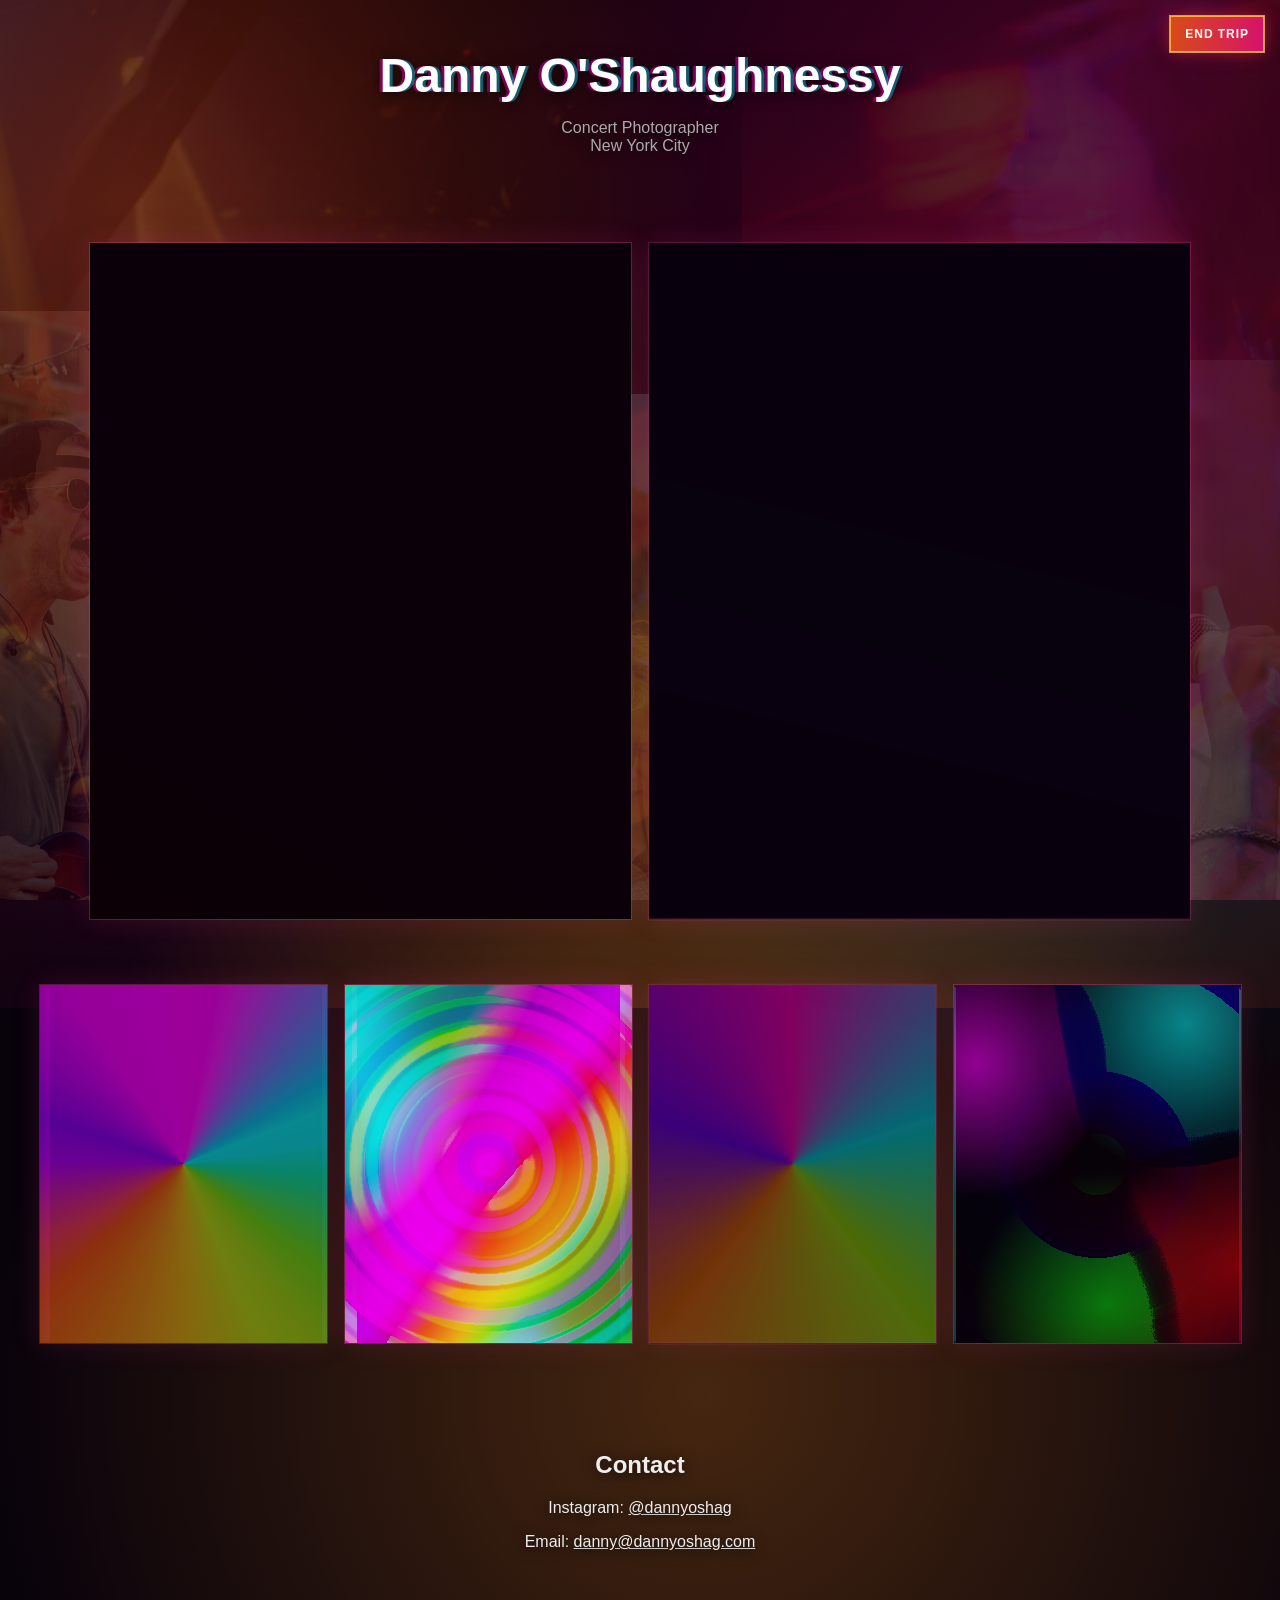
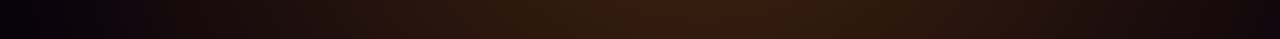
==== commit ad6e7dc3: "Add files via upload" ====
--- a/psychedelic.html
+++ b/psychedelic.html
@@ -3496,6 +3496,97 @@
     100% {
         transform: scale(.92) rotate(354deg);
         opacity: .58;
+    }
+}
+</style>
+
+
+<style id="v24-2-7-mobile-thermal-pass">
+/* V24.2.7 — mobile thermal pass
+   Preserve the desktop design. On phone-sized screens, remove the most
+   expensive continuous filter repainting while retaining the movement,
+   color, and overall psychedelic composition.
+*/
+@media (max-width: 800px) {
+    /*
+    Six full-screen photographic layers were continuously animating
+    transform, opacity, and hue-rotate. Keep all six layers and their
+    movement/pulsing, but use a fixed distinct hue for each layer.
+    */
+    .photo-bg {
+        will-change: transform, opacity !important;
+    }
+
+    .photo-bg-1 {
+        --bg-hue: 18deg;
+        animation:
+            bg-drift-1 9s ease-in-out infinite alternate,
+            bg-pulse-1 4.8s ease-in-out infinite !important;
+    }
+
+    .photo-bg-2 {
+        --bg-hue: -42deg;
+        animation:
+            bg-drift-2 11s ease-in-out infinite alternate-reverse,
+            bg-pulse-2 5.2s ease-in-out infinite !important;
+    }
+
+    .photo-bg-3 {
+        --bg-hue: 92deg;
+        animation:
+            bg-drift-3 10s ease-in-out infinite alternate,
+            bg-pulse-3 5.6s ease-in-out infinite !important;
+    }
+
+    .photo-bg-4 {
+        --bg-hue: -118deg;
+        animation:
+            bg-drift-4 12s ease-in-out infinite alternate-reverse,
+            bg-pulse-4 4.9s ease-in-out infinite !important;
+    }
+
+    .photo-bg-5 {
+        --bg-hue: 168deg;
+        animation:
+            bg-drift-5 10.6s ease-in-out infinite alternate,
+            bg-pulse-5 6s ease-in-out infinite !important;
+    }
+
+    .photo-bg-6 {
+        --bg-hue: -205deg;
+        animation:
+            bg-drift-6 11.5s ease-in-out infinite alternate-reverse,
+            bg-pulse-6 5.4s ease-in-out infinite !important;
+    }
+
+    /*
+    Photo 3 keeps its modulating neon mapping, but its overlay hue is
+    quantized rather than repainted continuously.
+    */
+    .pattern-prisms::after {
+        animation:
+            prism-spin 22s linear infinite reverse,
+            prism-scale 8s ease-in-out infinite alternate,
+            v24-2-prism-color-drift 9.6s steps(28, end) infinite !important;
+    }
+
+    /*
+    Photo 4 keeps the bold shards, zooming bullseye, and color changes.
+    Only the hue-filter portions are quantized to avoid full-size filter
+    rerasterization on every display frame.
+    */
+    .gallery-row .psy-frame:nth-child(2)::before,
+    .pattern-kaleidoscope::before {
+        animation:
+            v2423-photo4-shards 7.8s cubic-bezier(.55,.08,.34,.98) infinite,
+            v2423-photo4-shard-hue 10.4s steps(32, end) infinite !important;
+    }
+
+    .gallery-row .psy-frame:nth-child(2)::after,
+    .pattern-kaleidoscope::after {
+        animation:
+            v2425-photo4-bullseye-fullframe 6.8s ease-in-out infinite,
+            v2424-photo4-bullseye-hue 8.6s steps(30, end) infinite !important;
     }
 }
 </style>
@@ -3547,14 +3638,14 @@
 </header>
 <main>
 <section class="hero-pair">
-<div class="psy-frame psy-frame-1 pattern-rings"><img alt="Concert photograph by Danny O'Shaughnessy" class="curve-acid" src="images/psy-sized/photo-1-1400.jpg" srcset="images/psy-sized/photo-1-900.jpg 900w, images/psy-sized/photo-1-1400.jpg 1400w" sizes="(max-width: 800px) calc(100vw - 32px), 541px" width="1400" height="1750"/></div>
-<div class="psy-frame psy-frame-2 pattern-waves"><img alt="Concert photograph by Danny O'Shaughnessy" class="curve-solar" src="images/psy-sized/photo-2-1400.jpg" srcset="images/psy-sized/photo-2-900.jpg 900w, images/psy-sized/photo-2-1400.jpg 1400w" sizes="(max-width: 800px) calc(100vw - 32px), 541px" width="1400" height="1750"/></div>
+<div class="psy-frame psy-frame-1 pattern-rings"><img alt="Concert photograph by Danny O'Shaughnessy" class="curve-acid" decoding="async" fetchpriority="high" src="images/psy-sized/photo-1-1400.jpg" srcset="images/psy-sized/photo-1-900.jpg 900w, images/psy-sized/photo-1-1400.jpg 1400w" sizes="(max-width: 800px) calc(100vw - 32px), 541px" width="1400" height="1750"/></div>
+<div class="psy-frame psy-frame-2 pattern-waves"><img alt="Concert photograph by Danny O'Shaughnessy" class="curve-solar" decoding="async" fetchpriority="high" src="images/psy-sized/photo-2-1400.jpg" srcset="images/psy-sized/photo-2-900.jpg 900w, images/psy-sized/photo-2-1400.jpg 1400w" sizes="(max-width: 800px) calc(100vw - 32px), 541px" width="1400" height="1750"/></div>
 </section>
 <section class="gallery-row">
-<div class="psy-frame psy-frame-1 pattern-prisms"><img alt="Concert photograph by Danny O'Shaughnessy" class="curve-crushed" src="images/psy-sized/photo-3-1400.jpg" srcset="images/psy-sized/photo-3-900.jpg 900w, images/psy-sized/photo-3-1400.jpg 1400w" sizes="(max-width: 800px) calc(100vw - 32px), 287px" width="1400" height="1750"/></div>
-<div class="psy-frame psy-frame-2 pattern-kaleidoscope"><img alt="Concert photograph by Danny O'Shaughnessy" class="curve-inverted-midtones" src="images/psy-sized/photo-4-1400.jpg" srcset="images/psy-sized/photo-4-900.jpg 900w, images/psy-sized/photo-4-1400.jpg 1400w" sizes="(max-width: 800px) calc(100vw - 32px), 287px" width="1400" height="1750"/></div>
-<div class="psy-frame psy-frame-3 pattern-spiral"><img alt="Concert photograph by Danny O'Shaughnessy" class="curve-solar" src="images/psy-sized/photo-5-1400.jpg" srcset="images/psy-sized/photo-5-900.jpg 900w, images/psy-sized/photo-5-1400.jpg 1400w" sizes="(max-width: 800px) calc(100vw - 32px), 287px" width="1400" height="1750"/></div>
-<div class="psy-frame psy-frame-4 pattern-blobs"><img alt="Concert photograph by Danny O'Shaughnessy" class="curve-acid" src="images/psy-sized/photo-6-1400.jpg" srcset="images/psy-sized/photo-6-900.jpg 900w, images/psy-sized/photo-6-1400.jpg 1400w" sizes="(max-width: 800px) calc(100vw - 32px), 287px" width="1400" height="1750"/></div>
+<div class="psy-frame psy-frame-1 pattern-prisms"><img alt="Concert photograph by Danny O'Shaughnessy" class="curve-crushed" decoding="async" loading="lazy" src="images/psy-sized/photo-3-1400.jpg" srcset="images/psy-sized/photo-3-900.jpg 900w, images/psy-sized/photo-3-1400.jpg 1400w" sizes="(max-width: 800px) calc(100vw - 32px), 287px" width="1400" height="1750"/></div>
+<div class="psy-frame psy-frame-2 pattern-kaleidoscope"><img alt="Concert photograph by Danny O'Shaughnessy" class="curve-inverted-midtones" decoding="async" loading="lazy" src="images/psy-sized/photo-4-1400.jpg" srcset="images/psy-sized/photo-4-900.jpg 900w, images/psy-sized/photo-4-1400.jpg 1400w" sizes="(max-width: 800px) calc(100vw - 32px), 287px" width="1400" height="1750"/></div>
+<div class="psy-frame psy-frame-3 pattern-spiral"><img alt="Concert photograph by Danny O'Shaughnessy" class="curve-solar" decoding="async" loading="lazy" src="images/psy-sized/photo-5-1400.jpg" srcset="images/psy-sized/photo-5-900.jpg 900w, images/psy-sized/photo-5-1400.jpg 1400w" sizes="(max-width: 800px) calc(100vw - 32px), 287px" width="1400" height="1750"/></div>
+<div class="psy-frame psy-frame-4 pattern-blobs"><img alt="Concert photograph by Danny O'Shaughnessy" class="curve-acid" decoding="async" loading="lazy" src="images/psy-sized/photo-6-1400.jpg" srcset="images/psy-sized/photo-6-900.jpg 900w, images/psy-sized/photo-6-1400.jpg 1400w" sizes="(max-width: 800px) calc(100vw - 32px), 287px" width="1400" height="1750"/></div>
 </section>
 <section class="contact">
 <h2>Contact</h2>
@@ -3588,8 +3679,8 @@
 */
 (function () {
     const NS = "http://www.w3.org/2000/svg";
-    const SOLAR_INTERVAL_MS = 1000 / 30;
-    const PRELOAD_MARGIN_PX = 600;
+    const SOLAR_INTERVAL_MS = 1000 / 15;
+    const PRELOAD_MARGIN_PX = 160;
     const frameStates = new Map();
     const solarStates = { photo2: false, photo5: false };
     let solarTimer = 0;
@@ -3822,8 +3913,8 @@
 */
 (function () {
     const NS = "http://www.w3.org/2000/svg";
-    const INTERVAL_MS = 1000 / 24;
-    const PRELOAD_MARGIN_PX = 600;
+    const INTERVAL_MS = 1000 / 12;
+    const PRELOAD_MARGIN_PX = 160;
 
     function clamp(v, a, b) {
         return Math.max(a, Math.min(b, v));
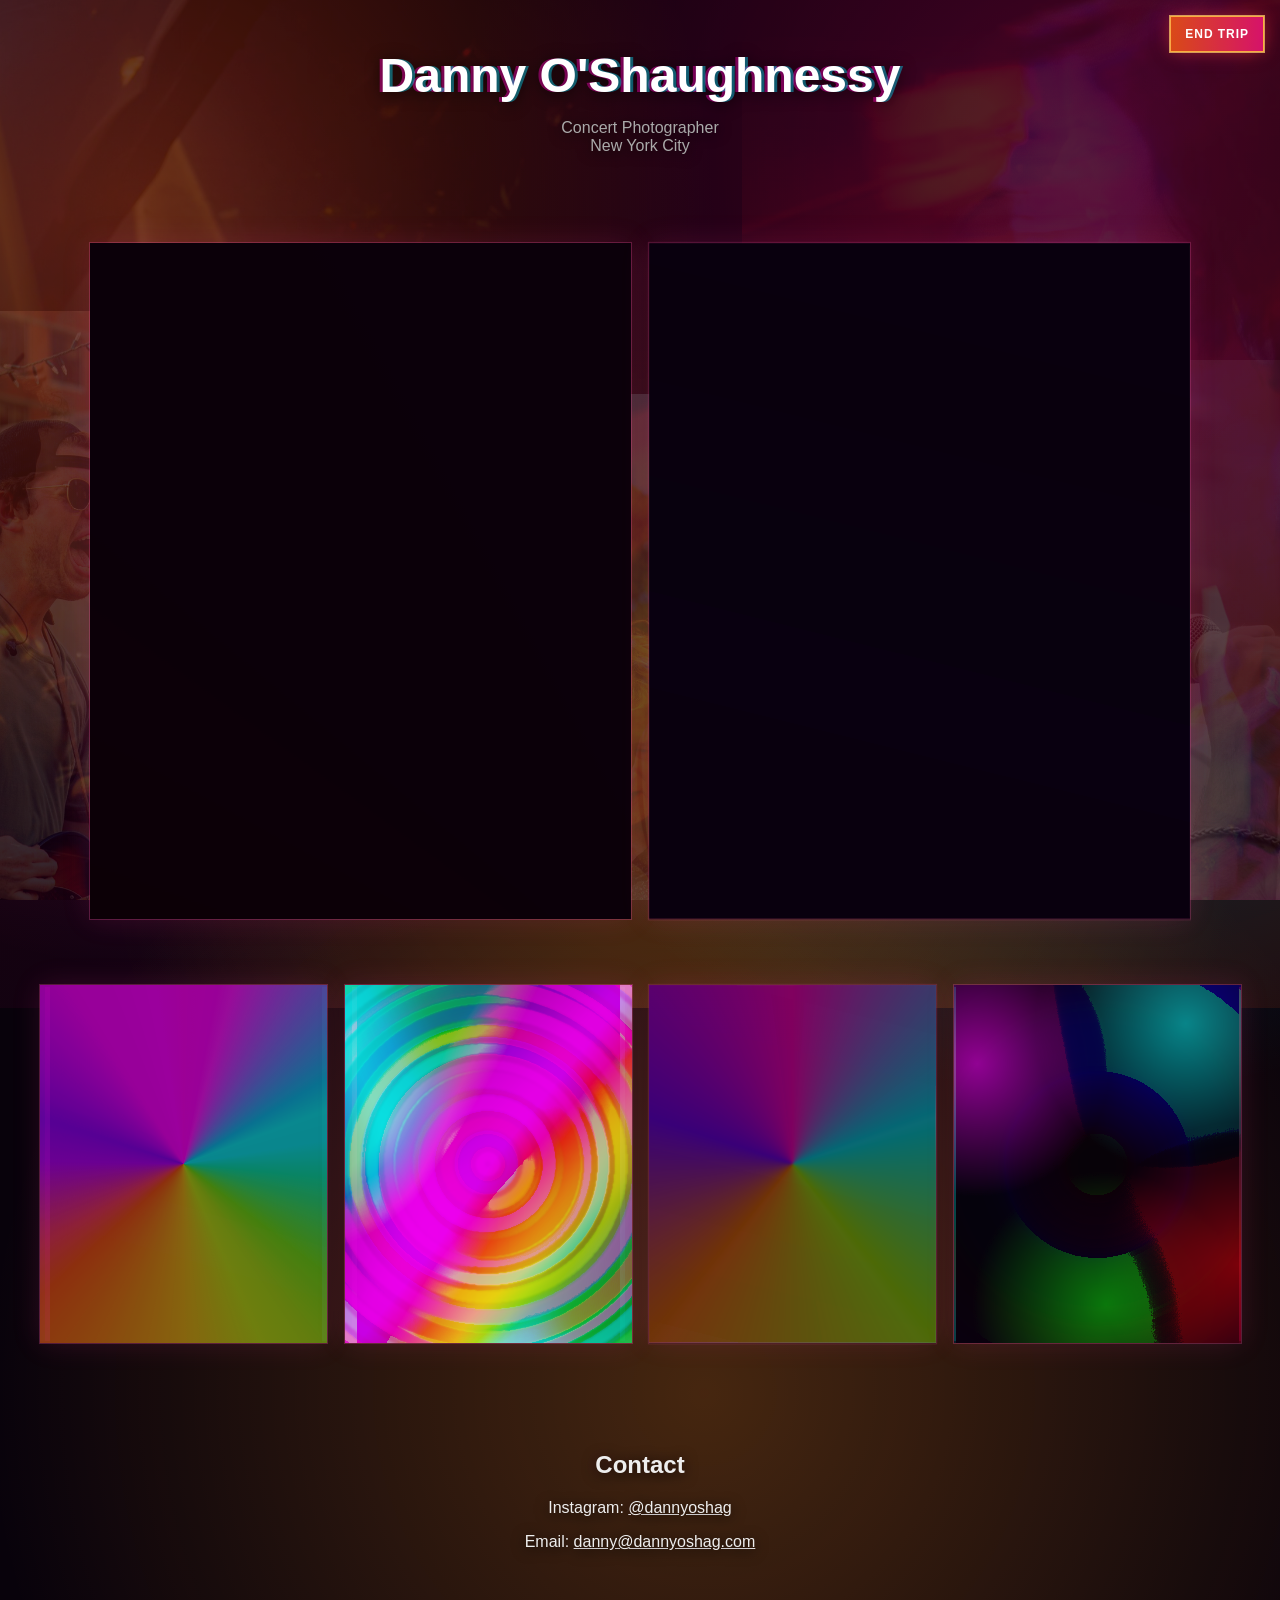
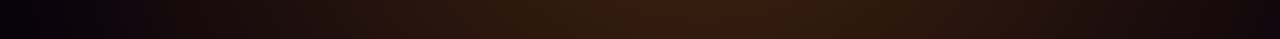
==== commit 971d3c27: "Add files via upload" ====
--- a/psychedelic.html
+++ b/psychedelic.html
@@ -3587,6 +3587,50 @@
         animation:
             v2425-photo4-bullseye-fullframe 6.8s ease-in-out infinite,
             v2424-photo4-bullseye-hue 8.6s steps(30, end) infinite !important;
+    }
+}
+</style>
+
+
+<script id="mode-page-transition-bootstrap">
+(function () {
+    const KEY = "dannyoshag-mode-transition-v1";
+
+    function normalizedPath(pathname) {
+        let value = pathname || "/";
+        if (value.endsWith("/")) value += "index.html";
+        return value.replace(/\/+/g, "/");
+    }
+
+    try {
+        if ("scrollRestoration" in history) history.scrollRestoration = "manual";
+        const state = JSON.parse(sessionStorage.getItem(KEY) || "null");
+        const isFresh = state && Date.now() - Number(state.createdAt || 0) < 15000;
+        const isTarget = isFresh && normalizedPath(location.pathname) === state.targetPath;
+        if (isTarget) document.documentElement.classList.add("mode-transition-entry");
+    } catch (_) {}
+})();
+</script>
+
+
+<style id="mode-page-transition-style">
+/* V24.2.10 — shared mode-switch transition */
+body {
+    transition: opacity 460ms cubic-bezier(.4, 0, .2, 1) !important;
+}
+
+html.mode-transition-entry body,
+html.mode-transition-exit body {
+    opacity: 0 !important;
+}
+
+html.mode-transition-exit .mode-switch {
+    pointer-events: none !important;
+}
+
+@media (prefers-reduced-motion: reduce) {
+    body {
+        transition-duration: 1ms !important;
     }
 }
 </style>
@@ -4084,5 +4128,105 @@
 })();
 </script>
 
+
+<script id="mode-page-transition-runtime">
+(function () {
+    const KEY = "dannyoshag-mode-transition-v1";
+    const EXIT_MS = 460;
+
+    function normalizedPath(pathname) {
+        let value = pathname || "/";
+        if (value.endsWith("/")) value += "index.html";
+        return value.replace(/\/+/g, "/");
+    }
+
+    function readState() {
+        try {
+            const state = JSON.parse(sessionStorage.getItem(KEY) || "null");
+            if (!state) return null;
+            if (Date.now() - Number(state.createdAt || 0) >= 15000) return null;
+            if (normalizedPath(location.pathname) !== state.targetPath) return null;
+            return state;
+        } catch (_) {
+            return null;
+        }
+    }
+
+    function restorePosition(state) {
+        if (!state) return;
+        const root = document.documentElement;
+        const maxScroll = Math.max(0, root.scrollHeight - window.innerHeight);
+        const sourceMax = Math.max(0, Number(state.sourceMaxScroll) || 0);
+        const exactY = Math.min(maxScroll, Math.max(0, Number(state.scrollY) || 0));
+        const ratioY = Math.min(maxScroll, Math.max(0, Number(state.scrollRatio) || 0) * maxScroll);
+        const heightsAreClose = sourceMax > 0 && Math.abs(maxScroll - sourceMax) / sourceMax < 0.05;
+        window.scrollTo(0, heightsAreClose ? exactY : ratioY);
+    }
+
+    const arrivalState = readState();
+
+    if (arrivalState) {
+        const reveal = function () {
+            restorePosition(arrivalState);
+            requestAnimationFrame(function () {
+                requestAnimationFrame(function () {
+                    document.documentElement.classList.remove("mode-transition-entry");
+                    try { sessionStorage.removeItem(KEY); } catch (_) {}
+                });
+            });
+        };
+
+        if (document.readyState === "loading") {
+            document.addEventListener("DOMContentLoaded", reveal, { once: true });
+        } else {
+            reveal();
+        }
+
+        window.addEventListener("load", function () {
+            restorePosition(arrivalState);
+        }, { once: true, passive: true });
+
+        window.addEventListener("pageshow", function () {
+            restorePosition(arrivalState);
+        }, { once: true, passive: true });
+    } else {
+        document.documentElement.classList.remove("mode-transition-entry");
+    }
+
+    const switchLink = document.querySelector("a.mode-switch[href]");
+    if (!switchLink) return;
+
+    switchLink.addEventListener("click", function (event) {
+        if (event.defaultPrevented || event.button !== 0 || event.metaKey || event.ctrlKey || event.shiftKey || event.altKey) return;
+
+        const destination = new URL(switchLink.href, location.href);
+        if (destination.origin !== location.origin) return;
+
+        event.preventDefault();
+
+        const root = document.documentElement;
+        const maxScroll = Math.max(0, root.scrollHeight - window.innerHeight);
+        const state = {
+            createdAt: Date.now(),
+            targetPath: normalizedPath(destination.pathname),
+            scrollY: window.scrollY,
+            sourceMaxScroll: maxScroll,
+            scrollRatio: maxScroll > 0 ? window.scrollY / maxScroll : 0
+        };
+
+        try { sessionStorage.setItem(KEY, JSON.stringify(state)); } catch (_) {}
+        document.documentElement.classList.add("mode-transition-exit");
+
+        window.setTimeout(function () {
+            location.assign(destination.href);
+        }, EXIT_MS);
+    });
+
+    window.addEventListener("pageshow", function (event) {
+        if (event.persisted) document.documentElement.classList.remove("mode-transition-exit");
+    }, { passive: true });
+})();
+</script>
+
 </body>
 </html>
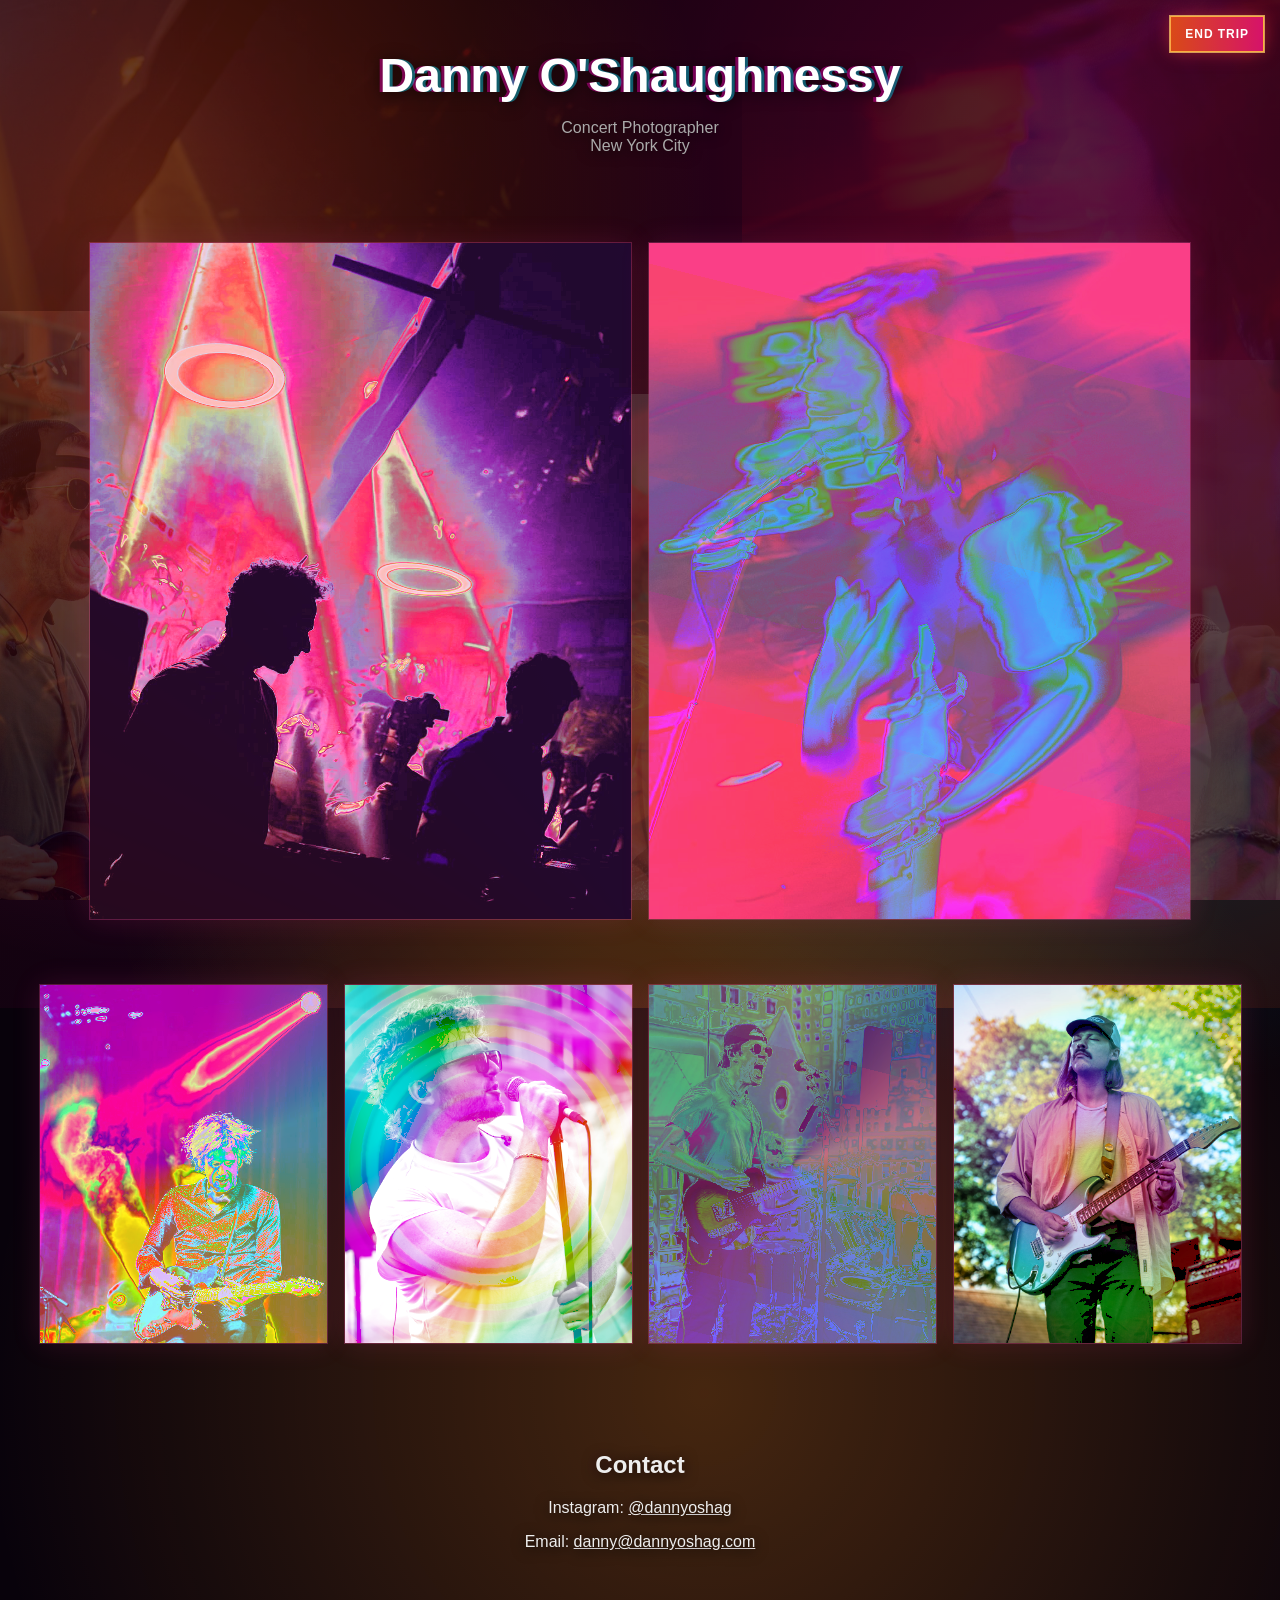
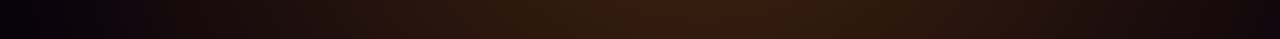
==== commit 804042c0: "Add files via upload" ====
--- a/psychedelic.html
+++ b/psychedelic.html
@@ -3592,45 +3592,60 @@
 </style>
 
 
-<script id="mode-page-transition-bootstrap">
+<script id="mode-switch-position-bootstrap">
 (function () {
-    const KEY = "dannyoshag-mode-transition-v1";
-
-    function normalizedPath(pathname) {
-        let value = pathname || "/";
-        if (value.endsWith("/")) value += "index.html";
-        return value.replace(/\/+/g, "/");
-    }
-
     try {
         if ("scrollRestoration" in history) history.scrollRestoration = "manual";
-        const state = JSON.parse(sessionStorage.getItem(KEY) || "null");
-        const isFresh = state && Date.now() - Number(state.createdAt || 0) < 15000;
-        const isTarget = isFresh && normalizedPath(location.pathname) === state.targetPath;
-        if (isTarget) document.documentElement.classList.add("mode-transition-entry");
+
+        const params = new URLSearchParams(location.search);
+        if (params.get("modeSwitch") !== "1") return;
+
+        window.__modeSwitchArrival = {
+            anchor: params.get("modeAnchor") || "",
+            progress: Number(params.get("modeProgress")),
+            ratio: Number(params.get("modeRatio")),
+            y: Number(params.get("modeY"))
+        };
     } catch (_) {}
 })();
 </script>
 
-
-<style id="mode-page-transition-style">
-/* V24.2.10 — shared mode-switch transition */
-body {
-    transition: opacity 460ms cubic-bezier(.4, 0, .2, 1) !important;
-}
-
-html.mode-transition-entry body,
-html.mode-transition-exit body {
-    opacity: 0 !important;
-}
-
-html.mode-transition-exit .mode-switch {
-    pointer-events: none !important;
+<style id="mode-switch-direct-crossfade">
+/* V24.2.11 — direct cross-document crossfade. */
+@view-transition {
+    navigation: auto;
+}
+
+::view-transition-group(root) {
+    animation-duration: 560ms;
+    animation-timing-function: cubic-bezier(.38, 0, .18, 1);
+}
+
+::view-transition-old(root) {
+    animation: mode-switch-old-page 560ms cubic-bezier(.38, 0, .18, 1) both;
+    mix-blend-mode: normal;
+}
+
+::view-transition-new(root) {
+    animation: mode-switch-new-page 560ms cubic-bezier(.38, 0, .18, 1) both;
+    mix-blend-mode: normal;
+}
+
+@keyframes mode-switch-old-page {
+    from { opacity: 1; }
+    to   { opacity: 0; }
+}
+
+@keyframes mode-switch-new-page {
+    from { opacity: 0; }
+    to   { opacity: 1; }
 }
 
 @media (prefers-reduced-motion: reduce) {
-    body {
-        transition-duration: 1ms !important;
+    ::view-transition-group(root),
+    ::view-transition-old(root),
+    ::view-transition-new(root) {
+        animation-duration: 1ms !important;
     }
 }
 </style>
@@ -3673,7 +3688,7 @@
 </filter>
 </defs>
 </svg>
-<header>
+<header data-mode-anchor="header">
 <h1>Danny O'Shaughnessy</h1>
 <p>
             Concert Photographer<br/>
@@ -3682,16 +3697,16 @@
 </header>
 <main>
 <section class="hero-pair">
-<div class="psy-frame psy-frame-1 pattern-rings"><img alt="Concert photograph by Danny O'Shaughnessy" class="curve-acid" decoding="async" fetchpriority="high" src="images/psy-sized/photo-1-1400.jpg" srcset="images/psy-sized/photo-1-900.jpg 900w, images/psy-sized/photo-1-1400.jpg 1400w" sizes="(max-width: 800px) calc(100vw - 32px), 541px" width="1400" height="1750"/></div>
-<div class="psy-frame psy-frame-2 pattern-waves"><img alt="Concert photograph by Danny O'Shaughnessy" class="curve-solar" decoding="async" fetchpriority="high" src="images/psy-sized/photo-2-1400.jpg" srcset="images/psy-sized/photo-2-900.jpg 900w, images/psy-sized/photo-2-1400.jpg 1400w" sizes="(max-width: 800px) calc(100vw - 32px), 541px" width="1400" height="1750"/></div>
+<div class="psy-frame psy-frame-1 pattern-rings" data-mode-anchor="photo-1"><img alt="Concert photograph by Danny O'Shaughnessy" class="curve-acid" decoding="async" fetchpriority="high" src="images/psy-sized/photo-1-1400.jpg" srcset="images/psy-sized/photo-1-900.jpg 900w, images/psy-sized/photo-1-1400.jpg 1400w" sizes="(max-width: 800px) calc(100vw - 32px), 541px" width="1400" height="1750"/></div>
+<div class="psy-frame psy-frame-2 pattern-waves" data-mode-anchor="photo-2"><img alt="Concert photograph by Danny O'Shaughnessy" class="curve-solar" decoding="async" fetchpriority="high" src="images/psy-sized/photo-2-1400.jpg" srcset="images/psy-sized/photo-2-900.jpg 900w, images/psy-sized/photo-2-1400.jpg 1400w" sizes="(max-width: 800px) calc(100vw - 32px), 541px" width="1400" height="1750"/></div>
 </section>
 <section class="gallery-row">
-<div class="psy-frame psy-frame-1 pattern-prisms"><img alt="Concert photograph by Danny O'Shaughnessy" class="curve-crushed" decoding="async" loading="lazy" src="images/psy-sized/photo-3-1400.jpg" srcset="images/psy-sized/photo-3-900.jpg 900w, images/psy-sized/photo-3-1400.jpg 1400w" sizes="(max-width: 800px) calc(100vw - 32px), 287px" width="1400" height="1750"/></div>
-<div class="psy-frame psy-frame-2 pattern-kaleidoscope"><img alt="Concert photograph by Danny O'Shaughnessy" class="curve-inverted-midtones" decoding="async" loading="lazy" src="images/psy-sized/photo-4-1400.jpg" srcset="images/psy-sized/photo-4-900.jpg 900w, images/psy-sized/photo-4-1400.jpg 1400w" sizes="(max-width: 800px) calc(100vw - 32px), 287px" width="1400" height="1750"/></div>
-<div class="psy-frame psy-frame-3 pattern-spiral"><img alt="Concert photograph by Danny O'Shaughnessy" class="curve-solar" decoding="async" loading="lazy" src="images/psy-sized/photo-5-1400.jpg" srcset="images/psy-sized/photo-5-900.jpg 900w, images/psy-sized/photo-5-1400.jpg 1400w" sizes="(max-width: 800px) calc(100vw - 32px), 287px" width="1400" height="1750"/></div>
-<div class="psy-frame psy-frame-4 pattern-blobs"><img alt="Concert photograph by Danny O'Shaughnessy" class="curve-acid" decoding="async" loading="lazy" src="images/psy-sized/photo-6-1400.jpg" srcset="images/psy-sized/photo-6-900.jpg 900w, images/psy-sized/photo-6-1400.jpg 1400w" sizes="(max-width: 800px) calc(100vw - 32px), 287px" width="1400" height="1750"/></div>
+<div class="psy-frame psy-frame-1 pattern-prisms" data-mode-anchor="photo-3"><img alt="Concert photograph by Danny O'Shaughnessy" class="curve-crushed" decoding="async" loading="lazy" src="images/psy-sized/photo-3-1400.jpg" srcset="images/psy-sized/photo-3-900.jpg 900w, images/psy-sized/photo-3-1400.jpg 1400w" sizes="(max-width: 800px) calc(100vw - 32px), 287px" width="1400" height="1750"/></div>
+<div class="psy-frame psy-frame-2 pattern-kaleidoscope" data-mode-anchor="photo-4"><img alt="Concert photograph by Danny O'Shaughnessy" class="curve-inverted-midtones" decoding="async" loading="lazy" src="images/psy-sized/photo-4-1400.jpg" srcset="images/psy-sized/photo-4-900.jpg 900w, images/psy-sized/photo-4-1400.jpg 1400w" sizes="(max-width: 800px) calc(100vw - 32px), 287px" width="1400" height="1750"/></div>
+<div class="psy-frame psy-frame-3 pattern-spiral" data-mode-anchor="photo-5"><img alt="Concert photograph by Danny O'Shaughnessy" class="curve-solar" decoding="async" loading="lazy" src="images/psy-sized/photo-5-1400.jpg" srcset="images/psy-sized/photo-5-900.jpg 900w, images/psy-sized/photo-5-1400.jpg 1400w" sizes="(max-width: 800px) calc(100vw - 32px), 287px" width="1400" height="1750"/></div>
+<div class="psy-frame psy-frame-4 pattern-blobs" data-mode-anchor="photo-6"><img alt="Concert photograph by Danny O'Shaughnessy" class="curve-acid" decoding="async" loading="lazy" src="images/psy-sized/photo-6-1400.jpg" srcset="images/psy-sized/photo-6-900.jpg 900w, images/psy-sized/photo-6-1400.jpg 1400w" sizes="(max-width: 800px) calc(100vw - 32px), 287px" width="1400" height="1750"/></div>
 </section>
-<section class="contact">
+<section class="contact" data-mode-anchor="contact">
 <h2>Contact</h2>
 <p>
         Instagram:
@@ -4129,102 +4144,153 @@
 </script>
 
 
-<script id="mode-page-transition-runtime">
+<script id="mode-switch-direct-crossfade-runtime">
 (function () {
-    const KEY = "dannyoshag-mode-transition-v1";
-    const EXIT_MS = 460;
-
-    function normalizedPath(pathname) {
-        let value = pathname || "/";
-        if (value.endsWith("/")) value += "index.html";
-        return value.replace(/\/+/g, "/");
-    }
-
-    function readState() {
+    const PARAM_NAMES = [
+        "modeSwitch",
+        "modeAnchor",
+        "modeProgress",
+        "modeRatio",
+        "modeY"
+    ];
+
+    function clamp(value, min, max) {
+        return Math.max(min, Math.min(max, value));
+    }
+
+    function maxScroll() {
+        const root = document.documentElement;
+        return Math.max(0, root.scrollHeight - window.innerHeight);
+    }
+
+    function capturePosition() {
+        const viewportCenter = window.innerHeight / 2;
+        const candidates = Array.from(document.querySelectorAll("[data-mode-anchor]"))
+            .filter(function (element) {
+                const rect = element.getBoundingClientRect();
+                return rect.height > 0 && rect.bottom > 0 && rect.top < window.innerHeight;
+            });
+
+        let best = null;
+        let bestDistance = Infinity;
+
+        for (const element of candidates) {
+            const rect = element.getBoundingClientRect();
+            const elementCenter = rect.top + rect.height / 2;
+            const distance = Math.abs(elementCenter - viewportCenter);
+            if (distance < bestDistance) {
+                best = { element: element, rect: rect };
+                bestDistance = distance;
+            }
+        }
+
+        const maximum = maxScroll();
+        const state = {
+            anchor: "",
+            progress: 0.5,
+            ratio: maximum > 0 ? window.scrollY / maximum : 0,
+            y: window.scrollY
+        };
+
+        if (best) {
+            state.anchor = best.element.getAttribute("data-mode-anchor") || "";
+            state.progress = clamp((viewportCenter - best.rect.top) / best.rect.height, 0, 1);
+        }
+
+        return state;
+    }
+
+    function targetScrollFor(state) {
+        const maximum = maxScroll();
+
+        if (state && state.anchor) {
+            const target = Array.from(document.querySelectorAll("[data-mode-anchor]")).find(function (element) {
+                return element.getAttribute("data-mode-anchor") === state.anchor;
+            });
+            if (target) {
+                const rect = target.getBoundingClientRect();
+                if (rect.height > 0) {
+                    const progress = Number.isFinite(state.progress) ? clamp(state.progress, 0, 1) : 0.5;
+                    const absoluteTop = window.scrollY + rect.top;
+                    return clamp(absoluteTop + rect.height * progress - window.innerHeight / 2, 0, maximum);
+                }
+            }
+        }
+
+        if (state && Number.isFinite(state.ratio)) {
+            return clamp(state.ratio, 0, 1) * maximum;
+        }
+
+        return state && Number.isFinite(state.y) ? clamp(state.y, 0, maximum) : 0;
+    }
+
+    const arrival = window.__modeSwitchArrival || null;
+
+    function restorePosition() {
+        if (!arrival) return;
+        window.scrollTo({ top: targetScrollFor(arrival), left: 0, behavior: "auto" });
+    }
+
+    function cleanTransitionParameters() {
+        if (!arrival) return;
         try {
-            const state = JSON.parse(sessionStorage.getItem(KEY) || "null");
-            if (!state) return null;
-            if (Date.now() - Number(state.createdAt || 0) >= 15000) return null;
-            if (normalizedPath(location.pathname) !== state.targetPath) return null;
-            return state;
-        } catch (_) {
-            return null;
+            const cleanUrl = new URL(location.href);
+            for (const name of PARAM_NAMES) cleanUrl.searchParams.delete(name);
+            history.replaceState(history.state, "", cleanUrl.pathname + cleanUrl.search + cleanUrl.hash);
+        } catch (_) {}
+    }
+
+    if (arrival) {
+        const restoreDelays = [0, 30, 90, 180, 360, 700, 1100, 1700];
+        for (const delay of restoreDelays) {
+            window.setTimeout(restorePosition, delay);
         }
-    }
-
-    function restorePosition(state) {
-        if (!state) return;
-        const root = document.documentElement;
-        const maxScroll = Math.max(0, root.scrollHeight - window.innerHeight);
-        const sourceMax = Math.max(0, Number(state.sourceMaxScroll) || 0);
-        const exactY = Math.min(maxScroll, Math.max(0, Number(state.scrollY) || 0));
-        const ratioY = Math.min(maxScroll, Math.max(0, Number(state.scrollRatio) || 0) * maxScroll);
-        const heightsAreClose = sourceMax > 0 && Math.abs(maxScroll - sourceMax) / sourceMax < 0.05;
-        window.scrollTo(0, heightsAreClose ? exactY : ratioY);
-    }
-
-    const arrivalState = readState();
-
-    if (arrivalState) {
-        const reveal = function () {
-            restorePosition(arrivalState);
-            requestAnimationFrame(function () {
-                requestAnimationFrame(function () {
-                    document.documentElement.classList.remove("mode-transition-entry");
-                    try { sessionStorage.removeItem(KEY); } catch (_) {}
-                });
-            });
-        };
 
         if (document.readyState === "loading") {
-            document.addEventListener("DOMContentLoaded", reveal, { once: true });
+            document.addEventListener("DOMContentLoaded", restorePosition, { once: true });
         } else {
-            reveal();
+            restorePosition();
         }
 
-        window.addEventListener("load", function () {
-            restorePosition(arrivalState);
-        }, { once: true, passive: true });
-
-        window.addEventListener("pageshow", function () {
-            restorePosition(arrivalState);
-        }, { once: true, passive: true });
-    } else {
-        document.documentElement.classList.remove("mode-transition-entry");
+        window.addEventListener("load", restorePosition, { once: true, passive: true });
+        window.addEventListener("pageshow", restorePosition, { once: true, passive: true });
+
+        const imageDecodes = Array.from(document.images).map(function (image) {
+            if (typeof image.decode !== "function") return Promise.resolve();
+            return image.decode().catch(function () {});
+        });
+        Promise.allSettled(imageDecodes).then(restorePosition);
+
+        window.setTimeout(cleanTransitionParameters, 1900);
     }
 
     const switchLink = document.querySelector("a.mode-switch[href]");
     if (!switchLink) return;
 
     switchLink.addEventListener("click", function (event) {
-        if (event.defaultPrevented || event.button !== 0 || event.metaKey || event.ctrlKey || event.shiftKey || event.altKey) return;
+        if (
+            event.defaultPrevented ||
+            event.button !== 0 ||
+            event.metaKey ||
+            event.ctrlKey ||
+            event.shiftKey ||
+            event.altKey
+        ) return;
 
         const destination = new URL(switchLink.href, location.href);
         if (destination.origin !== location.origin) return;
 
         event.preventDefault();
 
-        const root = document.documentElement;
-        const maxScroll = Math.max(0, root.scrollHeight - window.innerHeight);
-        const state = {
-            createdAt: Date.now(),
-            targetPath: normalizedPath(destination.pathname),
-            scrollY: window.scrollY,
-            sourceMaxScroll: maxScroll,
-            scrollRatio: maxScroll > 0 ? window.scrollY / maxScroll : 0
-        };
-
-        try { sessionStorage.setItem(KEY, JSON.stringify(state)); } catch (_) {}
-        document.documentElement.classList.add("mode-transition-exit");
-
-        window.setTimeout(function () {
-            location.assign(destination.href);
-        }, EXIT_MS);
+        const position = capturePosition();
+        destination.searchParams.set("modeSwitch", "1");
+        destination.searchParams.set("modeAnchor", position.anchor);
+        destination.searchParams.set("modeProgress", position.progress.toFixed(6));
+        destination.searchParams.set("modeRatio", position.ratio.toFixed(8));
+        destination.searchParams.set("modeY", Math.round(position.y).toString());
+
+        location.assign(destination.href);
     });
-
-    window.addEventListener("pageshow", function (event) {
-        if (event.persisted) document.documentElement.classList.remove("mode-transition-exit");
-    }, { passive: true });
 })();
 </script>
 
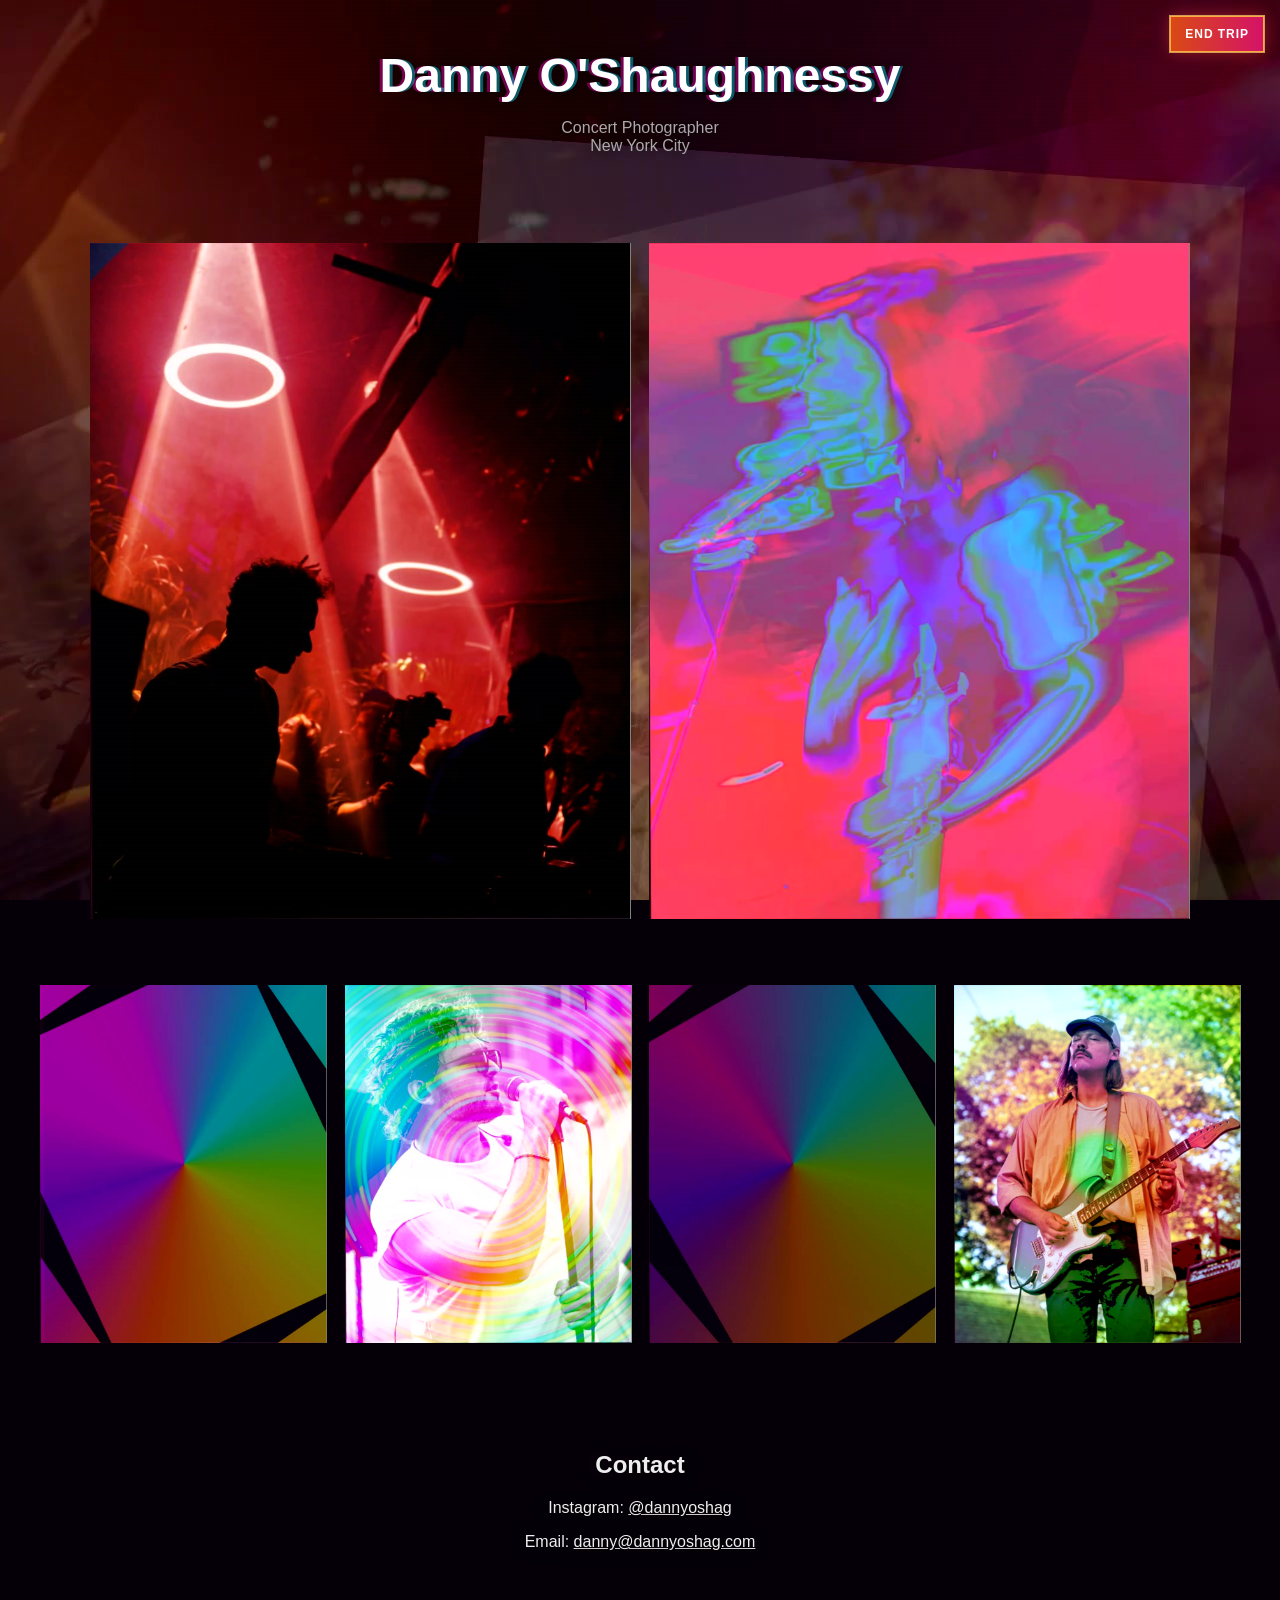
==== commit 70c726fc: "Pre Rendered" ====
--- a/psychedelic.html
+++ b/psychedelic.html
@@ -1,3597 +1,11 @@
-<!DOCTYPE html>
-
+<!doctype html>
 <html lang="en">
 <head>
-<meta charset="utf-8"/>
-<meta content="width=device-width, initial-scale=1" name="viewport"/>
+<meta charset="utf-8">
+<meta name="viewport" content="width=device-width, initial-scale=1">
 <title>Danny O'Shaughnessy</title>
-<link href="styles.css" rel="stylesheet"/>
-<link href="favicon.svg" rel="icon" type="image/svg+xml"/>
-<style>
-        * {
-            box-sizing: border-box;
-        }
-
-        html,
-        body {
-            width: 100%;
-            max-width: 100%;
-            margin: 0;
-            overflow-x: hidden;
-        }
-
-        header {
-            width: 100%;
-            padding-left: 24px;
-            padding-right: 24px;
-            text-align: center;
-        }
-
-        main {
-            width: 100%;
-        }
-
-        .hero-pair,
-        .gallery-row {
-            width: 100%;
-            margin-left: auto;
-            margin-right: auto;
-            padding-left: 24px;
-            padding-right: 24px;
-        }
-
-        .hero-pair {
-            display: grid;
-            grid-template-columns: repeat(2, minmax(0, 1fr));
-            gap: 18px;
-            max-width: 1148px;
-            margin-bottom: 18px;
-        }
-
-        .gallery-row {
-            display: grid;
-            grid-template-columns: repeat(4, minmax(0, 1fr));
-            gap: 18px;
-            max-width: 1248px;
-        }
-
-        .hero-pair img,
-        .gallery-row img {
-            display: block;
-            width: 100%;
-            max-width: 100%;
-            height: auto;
-            margin: 0 auto;
-        }
-
-        .contact {
-            width: 100%;
-            max-width: none;
-            margin: 0;
-            padding: 64px 24px 72px;
-            text-align: center;
-        }
-
-        .contact h2,
-        .contact p {
-            width: 100%;
-            margin-left: auto;
-            margin-right: auto;
-            text-align: center;
-        }
-
-        .contact a {
-            color: inherit;
-            overflow-wrap: anywhere;
-        }
-
-        @media (max-width: 800px) {
-            header {
-                padding-top: 36px;
-                padding-bottom: 32px;
-            }
-
-            header h1 {
-                font-size: clamp(2rem, 10vw, 3rem);
-            }
-
-            .hero-pair,
-            .gallery-row {
-                grid-template-columns: 1fr;
-                gap: 16px;
-                max-width: 560px;
-                padding-left: 16px;
-                padding-right: 16px;
-            }
-
-            .hero-pair {
-                margin-bottom: 16px;
-            }
-
-            .contact {
-                padding: 48px 16px 64px;
-            }
-        }
-    </style>
-
-<style id="psychedelic-effects-v16-3">
-
-/*
-    Psychedelic mode v8 — Color Chaos
-    ----------------------------------
-    Goal: lots of color, simple automatic movement, low mobile cost.
-
-    Performance strategy:
-    - One low-resolution canvas background, capped around 24 fps
-    - No giant blur filters
-    - No mouse or hover interaction
-    - Foreground photo effects use lightweight gradient overlays
-    - Every photo has different durations and delays
-*/
-
-html {
-    background: #050008;
-}
-
-body.psychedelic-mode {
-    position: relative;
-    isolation: isolate;
-    min-height: 100vh;
-    background: transparent;
-}
-
-#color-field {
-    position: fixed;
-    inset: 0;
-    width: 100%;
-    height: 100%;
-    z-index: -20;
-    pointer-events: none;
-}
-
-.psychedelic-mode::before {
-    content: "";
-    position: fixed;
-    inset: 0;
-    z-index: -15;
-    pointer-events: none;
-    opacity: 0.44;
-    background:
-        radial-gradient(circle at 18% 22%, rgba(255, 0, 170, .62), transparent 38%),
-        radial-gradient(circle at 78% 28%, rgba(0, 225, 255, .54), transparent 40%),
-        radial-gradient(circle at 50% 82%, rgba(173, 255, 0, .34), transparent 46%);
-    mix-blend-mode: screen;
-    animation: page-color-breathe 12s ease-in-out infinite alternate;
-}
-
-.psychedelic-mode::after {
-    content: "";
-    position: fixed;
-    inset: 0;
-    z-index: 30;
-    pointer-events: none;
-    opacity: .08;
-    background:
-        linear-gradient(rgba(255,255,255,.06) 50%, transparent 50%);
-    background-size: 100% 4px;
-}
-
-.psychedelic-mode > header,
-.psychedelic-mode > main,
-.psychedelic-mode > .psy-badge {
-    position: relative;
-    z-index: 5;
-}
-
-.psychedelic-mode header,
-.psychedelic-mode .contact {
-    text-shadow:
-        0 2px 14px rgba(0,0,0,.88),
-        0 0 20px rgba(255,0,190,.16);
-}
-
-.psychedelic-mode header h1 {
-    color: white;
-    text-shadow:
-        3px 0 0 rgba(0,225,255,.40),
-        -3px 0 0 rgba(255,0,190,.40),
-        0 2px 16px rgba(0,0,0,.82);
-}
-
-.psy-frame {
-    position: relative;
-    overflow: hidden;
-    isolation: isolate;
-    width: 100%;
-    line-height: 0;
-    background: #09000f;
-}
-
-.psy-frame img {
-    position: relative;
-    z-index: 1;
-    display: block;
-    width: 100%;
-    height: auto;
-    filter: saturate(118%) contrast(106%);
-}
-
-/* Main color wash over each photograph. */
-.psy-frame::before {
-    content: "";
-    position: absolute;
-    inset: -2px;
-    z-index: 2;
-    pointer-events: none;
-    opacity: var(--wash-opacity, .62);
-    mix-blend-mode: color;
-    background:
-        linear-gradient(
-            var(--wash-angle, 45deg),
-            #ff0099 0%,
-            #7b2cff 22%,
-            #00d9ff 45%,
-            #b7ff00 68%,
-            #ff7a00 84%,
-            #ff0099 100%
-        );
-    background-size: 320% 320%;
-    animation:
-        color-wash var(--wash-time, 11s) linear infinite,
-        wash-pulse var(--pulse-time, 7s) ease-in-out infinite alternate;
-    animation-delay:
-        var(--wash-delay, 0s),
-        var(--pulse-delay, 0s);
-}
-
-/* Moving X / quadrant effect. */
-.psy-frame::after {
-    content: "";
-    position: absolute;
-    inset: -35%;
-    z-index: 3;
-    pointer-events: none;
-    opacity: var(--x-opacity, .44);
-    mix-blend-mode: screen;
-    background:
-        linear-gradient(
-            45deg,
-            rgba(255,0,180,.85) 0 16%,
-            transparent 16% 40%,
-            rgba(0,225,255,.74) 40% 57%,
-            transparent 57% 82%,
-            rgba(190,255,0,.65) 82% 100%
-        ),
-        linear-gradient(
-            -45deg,
-            rgba(115,30,255,.72) 0 15%,
-            transparent 15% 42%,
-            rgba(255,125,0,.68) 42% 59%,
-            transparent 59% 84%,
-            rgba(0,230,255,.64) 84% 100%
-        );
-    background-size: 210% 210%;
-    animation:
-        x-chaos var(--x-time, 17s) linear infinite,
-        x-turn var(--turn-time, 29s) ease-in-out infinite alternate;
-    animation-delay:
-        var(--x-delay, 0s),
-        var(--turn-delay, 0s);
-}
-
-/* Intentionally mismatched timings. */
-.hero-pair .psy-frame:nth-child(1) {
-    --wash-time: 9.5s;
-    --pulse-time: 6.3s;
-    --x-time: 16s;
-    --turn-time: 31s;
-    --wash-delay: -2s;
-    --pulse-delay: -4s;
-    --x-delay: -7s;
-    --turn-delay: -9s;
-    --wash-angle: 28deg;
-    --wash-opacity: .57;
-    --x-opacity: .40;
-}
-
-.hero-pair .psy-frame:nth-child(2) {
-    --wash-time: 14.2s;
-    --pulse-time: 8.9s;
-    --x-time: 21s;
-    --turn-time: 24s;
-    --wash-delay: -10s;
-    --pulse-delay: -1s;
-    --x-delay: -3s;
-    --turn-delay: -14s;
-    --wash-angle: 118deg;
-    --wash-opacity: .65;
-    --x-opacity: .50;
-}
-
-.gallery-row .psy-frame:nth-child(1) {
-    --wash-time: 7.7s;
-    --pulse-time: 10.2s;
-    --x-time: 13.6s;
-    --turn-time: 33s;
-    --wash-delay: -4s;
-    --pulse-delay: -8s;
-    --x-delay: -9s;
-    --turn-delay: -2s;
-    --wash-angle: 72deg;
-    --wash-opacity: .54;
-    --x-opacity: .38;
-}
-
-.gallery-row .psy-frame:nth-child(2) {
-    --wash-time: 18.4s;
-    --pulse-time: 5.8s;
-    --x-time: 25s;
-    --turn-time: 19s;
-    --wash-delay: -13s;
-    --pulse-delay: -3s;
-    --x-delay: -16s;
-    --turn-delay: -7s;
-    --wash-angle: 162deg;
-    --wash-opacity: .68;
-    --x-opacity: .48;
-}
-
-.gallery-row .psy-frame:nth-child(3) {
-    --wash-time: 11.3s;
-    --pulse-time: 12.6s;
-    --x-time: 18.8s;
-    --turn-time: 37s;
-    --wash-delay: -1s;
-    --pulse-delay: -11s;
-    --x-delay: -5s;
-    --turn-delay: -20s;
-    --wash-angle: 206deg;
-    --wash-opacity: .60;
-    --x-opacity: .43;
-}
-
-.gallery-row .psy-frame:nth-child(4) {
-    --wash-time: 15.8s;
-    --pulse-time: 7.4s;
-    --x-time: 29s;
-    --turn-time: 23s;
-    --wash-delay: -8s;
-    --pulse-delay: -5s;
-    --x-delay: -21s;
-    --turn-delay: -4s;
-    --wash-angle: 315deg;
-    --wash-opacity: .64;
-    --x-opacity: .46;
-}
-
-.psy-badge {
-    position: fixed;
-    top: 12px;
-    right: 12px;
-    z-index: 9999;
-    padding: 8px 12px;
-    border: 1px solid rgba(255, 255, 255, 0.48);
-    border-radius: 999px;
-    background: rgba(11, 5, 20, 0.78);
-    color: #ffffff;
-    font: 700 12px/1 Arial, sans-serif;
-    letter-spacing: 0.06em;
-    text-decoration: none;
-}
-
-@keyframes page-color-breathe {
-    0% {
-        opacity: .28;
-        transform: scale(1);
-        filter: hue-rotate(0deg);
-    }
-    100% {
-        opacity: .62;
-        transform: scale(1.12);
-        filter: hue-rotate(95deg);
-    }
-}
-
-@keyframes color-wash {
-    0% {
-        background-position: 0% 20%;
-        transform: scale(1.04);
-    }
-    100% {
-        background-position: 300% 80%;
-        transform: scale(1.12);
-    }
-}
-
-@keyframes wash-pulse {
-    0% {
-        opacity: calc(var(--wash-opacity, .62) * .62);
-    }
-    100% {
-        opacity: var(--wash-opacity, .62);
-    }
-}
-
-@keyframes x-chaos {
-    0% {
-        background-position: 0% 0%, 100% 0%;
-    }
-    100% {
-        background-position: 210% 190%, -120% 180%;
-    }
-}
-
-@keyframes x-turn {
-    0% {
-        transform: rotate(-8deg) scale(1.06);
-    }
-    100% {
-        transform: rotate(18deg) scale(1.22);
-    }
-}
-
-@media (max-width: 800px) {
-    .psy-frame::before {
-        opacity: calc(var(--wash-opacity, .62) * .90);
-    }
-
-    .psy-frame::after {
-        opacity: calc(var(--x-opacity, .44) * .88);
-    }
-}
-
-@media (prefers-reduced-motion: reduce) {
-    #color-field {
-        display: none;
-    }
-
-    .psychedelic-mode::before,
-    .psy-frame::before,
-    .psy-frame::after {
-        animation: none !important;
-    }
-}
-
-
-/*
-    v9 — Wonky non-monotonic color curves
-    --------------------------------------
-    These are real per-channel transfer curves implemented as SVG filters.
-    Each channel intentionally rises, dips, and rises again, similar in spirit
-    to drawing a non-monotonic curve in a photo editor.
-
-    The filters are static to keep mobile performance reasonable.
-    Existing automatic overlays and background movement continue independently.
-*/
-
-.psychedelic-mode img.curve-acid {
-    filter: url("#curve-acid");
-}
-
-.psychedelic-mode img.curve-solar {
-    filter: url("#curve-solar");
-}
-
-.psychedelic-mode img.curve-crushed {
-    filter: url("#curve-crushed");
-}
-
-.psychedelic-mode img.curve-inverted-midtones {
-    filter: url("#curve-inverted-midtones");
-}
-
-/* Push the moving color layers harder without adding new compositing layers. */
-.psy-frame::before {
-    opacity: min(0.88, calc(var(--wash-opacity, .62) + .16));
-    mix-blend-mode: hard-light;
-    background:
-        linear-gradient(
-            var(--wash-angle, 45deg),
-            #ff00bb 0%,
-            #6a00ff 14%,
-            #00eaff 31%,
-            #00ff6a 48%,
-            #eaff00 64%,
-            #ff6a00 80%,
-            #ff0055 100%
-        );
-    background-size: 360% 360%;
-}
-
-.psy-frame::after {
-    opacity: min(0.78, calc(var(--x-opacity, .44) + .18));
-    mix-blend-mode: difference;
-    background:
-        linear-gradient(
-            45deg,
-            rgba(255,0,190,.98) 0 14%,
-            transparent 14% 33%,
-            rgba(0,255,255,.92) 33% 52%,
-            transparent 52% 72%,
-            rgba(205,255,0,.88) 72% 100%
-        ),
-        linear-gradient(
-            -45deg,
-            rgba(115,0,255,.96) 0 13%,
-            transparent 13% 35%,
-            rgba(255,115,0,.90) 35% 57%,
-            transparent 57% 78%,
-            rgba(0,255,180,.84) 78% 100%
-        );
-}
-
-/* Faster but still mismatched automatic cycles. */
-.hero-pair .psy-frame:nth-child(1) {
-    --wash-time: 6.8s;
-    --pulse-time: 4.7s;
-    --x-time: 10.2s;
-    --turn-time: 18s;
-}
-
-.hero-pair .psy-frame:nth-child(2) {
-    --wash-time: 9.6s;
-    --pulse-time: 6.1s;
-    --x-time: 14.4s;
-    --turn-time: 21s;
-}
-
-.gallery-row .psy-frame:nth-child(1) {
-    --wash-time: 5.9s;
-    --pulse-time: 7.3s;
-    --x-time: 8.8s;
-    --turn-time: 24s;
-}
-
-.gallery-row .psy-frame:nth-child(2) {
-    --wash-time: 12.8s;
-    --pulse-time: 4.2s;
-    --x-time: 16.6s;
-    --turn-time: 15s;
-}
-
-.gallery-row .psy-frame:nth-child(3) {
-    --wash-time: 8.1s;
-    --pulse-time: 9.4s;
-    --x-time: 12.1s;
-    --turn-time: 27s;
-}
-
-.gallery-row .psy-frame:nth-child(4) {
-    --wash-time: 10.7s;
-    --pulse-time: 5.3s;
-    --x-time: 18.2s;
-    --turn-time: 17s;
-}
-
-/* Slightly quicker global color field. */
-.psychedelic-mode::before {
-    animation-duration: 8.5s;
-}
-
-@media (max-width: 800px) {
-    /*
-        Keep the SVG curves, but slightly lower overlay strength in small
-        in-app browsers to reduce muddy clipping.
-    */
-    .psy-frame::before {
-        opacity: min(0.78, calc(var(--wash-opacity, .62) + .10));
-    }
-
-    .psy-frame::after {
-        opacity: min(0.68, calc(var(--x-opacity, .44) + .12));
-    }
-}
-
-
-/*
-    v10 — Warped photo backgrounds + unique per-image motion
-    ---------------------------------------------------------
-    Performance goals:
-    - Remove canvas dependency from the visual experience
-    - Reuse existing images as CSS backgrounds
-    - Animate transforms and opacity only
-    - Keep all motion automatic
-*/
-
-/* Hide the old canvas background; the warped photo layers replace it. */
-#color-field {
-    display: none;
-}
-
-/* Tone down the old generic background wash. */
-.psychedelic-mode::before {
-    opacity: .16;
-    animation-duration: 18s;
-}
-
-/* Warped photo texture background */
-.photo-backgrounds {
-    position: fixed;
-    inset: 0;
-    z-index: -20;
-    overflow: hidden;
-    pointer-events: none;
-    background: #050008;
-}
-
-.photo-bg {
-    position: absolute;
-    width: 72vmax;
-    aspect-ratio: 4 / 5;
-    background-size: cover;
-    background-position: center;
-    opacity: .17;
-    mix-blend-mode: screen;
-    filter: saturate(210%) contrast(115%) hue-rotate(var(--bg-hue, 0deg));
-    transform-origin: center;
-    will-change: transform, opacity, filter;
-}
-
-.photo-bg-1 {
-    left: -27vmax;
-    top: -14vmax;
-    background-image: url("images/psy-sized/photo-1-1400.jpg");
-    animation:
-        bg-drift-1 34s ease-in-out infinite alternate,
-        bg-hue-1 21s linear infinite,
-        bg-pulse-1 11s ease-in-out infinite;
-}
-
-.photo-bg-2 {
-    right: -30vmax;
-    top: -5vmax;
-    background-image: url("images/psy-sized/photo-2-1400.jpg");
-    opacity: .12;
-    animation:
-        bg-drift-2 41s ease-in-out infinite alternate-reverse,
-        bg-hue-2 29s linear infinite reverse,
-        bg-pulse-2 14s ease-in-out infinite;
-    animation-delay: -9s, -5s, -2s;
-}
-
-.photo-bg-3 {
-    left: 12vw;
-    top: 32vh;
-    background-image: url("images/psy-sized/photo-3-1400.jpg");
-    width: 58vmax;
-    opacity: .15;
-    animation:
-        bg-drift-3 37s ease-in-out infinite alternate,
-        bg-hue-3 25s linear infinite,
-        bg-pulse-3 17s ease-in-out infinite;
-    animation-delay: -13s, -11s, -6s;
-}
-
-.photo-bg-4 {
-    right: -18vmax;
-    top: 40vh;
-    background-image: url("images/psy-sized/photo-4-1400.jpg");
-    width: 62vmax;
-    opacity: .14;
-    animation:
-        bg-drift-4 46s ease-in-out infinite alternate-reverse,
-        bg-hue-4 31s linear infinite reverse,
-        bg-pulse-4 12s ease-in-out infinite;
-    animation-delay: -17s, -7s, -9s;
-}
-
-.photo-bg-5 {
-    left: -18vmax;
-    bottom: -34vmax;
-    background-image: url("images/psy-sized/photo-5-1400.jpg");
-    width: 64vmax;
-    opacity: .16;
-    animation:
-        bg-drift-5 43s ease-in-out infinite alternate,
-        bg-hue-5 27s linear infinite,
-        bg-pulse-5 19s ease-in-out infinite;
-    animation-delay: -21s, -16s, -4s;
-}
-
-.photo-bg-6 {
-    right: 8vw;
-    bottom: -28vmax;
-    background-image: url("images/psy-sized/photo-6-1400.jpg");
-    width: 54vmax;
-    opacity: .13;
-    animation:
-        bg-drift-6 39s ease-in-out infinite alternate-reverse,
-        bg-hue-6 23s linear infinite reverse,
-        bg-pulse-6 15s ease-in-out infinite;
-    animation-delay: -5s, -19s, -12s;
-}
-
-/* RGB bleed using lightweight drop-shadows, different per image. */
-.psy-frame img {
-    transition: none;
-}
-
-.pattern-rings img {
-    filter: url("#curve-acid") drop-shadow(10px 0 0 rgba(0, 235, 255, .28))
-            drop-shadow(-10px 0 0 rgba(255, 0, 190, .24));
-}
-
-.pattern-waves img {
-    filter: url("#curve-solar") drop-shadow(6px 0 0 rgba(0, 235, 255, .18))
-            drop-shadow(-6px 0 0 rgba(255, 0, 190, .16));
-}
-
-.pattern-prisms img {
-    filter: url("#curve-crushed") drop-shadow(12px 0 0 rgba(255, 0, 190, .28))
-            drop-shadow(-8px 0 0 rgba(180, 255, 0, .20));
-}
-
-.pattern-kaleidoscope img {
-    filter: url("#curve-inverted-midtones") drop-shadow(8px 0 0 rgba(0, 255, 220, .24))
-            drop-shadow(-12px 0 0 rgba(255, 120, 0, .24));
-}
-
-.pattern-spiral img {
-    filter: url("#curve-solar") drop-shadow(9px 0 0 rgba(120, 0, 255, .25))
-            drop-shadow(-9px 0 0 rgba(0, 240, 255, .22));
-}
-
-.pattern-blobs img {
-    filter: url("#curve-acid") drop-shadow(10px 0 0 rgba(255, 0, 110, .24))
-            drop-shadow(-10px 0 0 rgba(180, 255, 0, .20));
-}
-
-/* Image 2 toned down so the subject remains readable. */
-.pattern-waves::before {
-    opacity: .42 !important;
-    mix-blend-mode: color !important;
-}
-
-.pattern-waves::after {
-    opacity: .25 !important;
-    mix-blend-mode: screen !important;
-}
-
-.pattern-waves img {
-    opacity: .98;
-}
-
-/* Distinct overlay personalities */
-.pattern-rings::after {
-    inset: -20%;
-    opacity: .48;
-    mix-blend-mode: screen;
-    background:
-        repeating-radial-gradient(
-            circle at 50% 50%,
-            rgba(255,0,190,.78) 0 3%,
-            transparent 3% 8%,
-            rgba(0,235,255,.62) 8% 11%,
-            transparent 11% 17%
-        );
-    animation:
-        rings-spin 18s linear infinite,
-        rings-pulse 7s ease-in-out infinite alternate;
-}
-
-.pattern-waves::after {
-    inset: -20%;
-    background:
-        repeating-linear-gradient(
-            18deg,
-            rgba(0,235,255,.42) 0 5%,
-            transparent 5% 11%,
-            rgba(255,0,190,.34) 11% 16%,
-            transparent 16% 23%
-        );
-    animation:
-        waves-slide 14s linear infinite,
-        waves-shear 9s ease-in-out infinite alternate;
-}
-
-.pattern-prisms::after {
-    inset: -28%;
-    opacity: .50;
-    mix-blend-mode: difference;
-    background:
-        conic-gradient(
-            from 0deg,
-            rgba(255,0,190,.88),
-            rgba(0,235,255,.78),
-            rgba(190,255,0,.72),
-            rgba(255,120,0,.78),
-            rgba(120,0,255,.82),
-            rgba(255,0,190,.88)
-        );
-    animation:
-        prism-spin 22s linear infinite reverse,
-        prism-scale 8s ease-in-out infinite alternate;
-}
-
-.pattern-kaleidoscope::after {
-    inset: -34%;
-    opacity: .44;
-    mix-blend-mode: hard-light;
-    background:
-        repeating-conic-gradient(
-            from 12deg,
-            rgba(255,0,190,.74) 0 12deg,
-            transparent 12deg 28deg,
-            rgba(0,235,255,.66) 28deg 40deg,
-            transparent 40deg 58deg
-        );
-    animation:
-        kaleido-spin 28s linear infinite,
-        kaleido-breathe 10s ease-in-out infinite alternate;
-}
-
-.pattern-spiral::after {
-    inset: -30%;
-    opacity: .43;
-    mix-blend-mode: screen;
-    background:
-        repeating-radial-gradient(
-            ellipse at center,
-            rgba(120,0,255,.70) 0 4%,
-            transparent 4% 9%,
-            rgba(0,235,255,.60) 9% 13%,
-            transparent 13% 20%
-        );
-    animation:
-        spiral-warp 19s ease-in-out infinite alternate,
-        spiral-spin 25s linear infinite;
-}
-
-.pattern-blobs::after {
-    inset: -20%;
-    opacity: .46;
-    mix-blend-mode: color-dodge;
-    background:
-        radial-gradient(circle at 20% 30%, rgba(255,0,190,.82), transparent 28%),
-        radial-gradient(circle at 72% 22%, rgba(0,235,255,.76), transparent 31%),
-        radial-gradient(circle at 52% 78%, rgba(190,255,0,.68), transparent 30%),
-        radial-gradient(circle at 85% 70%, rgba(255,120,0,.68), transparent 29%);
-    animation:
-        blobs-wander 17s ease-in-out infinite alternate,
-        blobs-color 13s linear infinite;
-}
-
-/* Background warp motion */
-@keyframes bg-drift-1 {
-    0%   { transform: translate3d(-6vw,-4vh,0) rotate(-18deg) scaleX(1.5) scaleY(.72); }
-    100% { transform: translate3d(35vw,28vh,0) rotate(21deg) scaleX(.78) scaleY(1.48); }
-}
-@keyframes bg-drift-2 {
-    0%   { transform: translate3d(8vw,-6vh,0) rotate(16deg) scaleX(.82) scaleY(1.55); }
-    100% { transform: translate3d(-38vw,36vh,0) rotate(-24deg) scaleX(1.62) scaleY(.66); }
-}
-@keyframes bg-drift-3 {
-    0%   { transform: translate3d(-12vw,2vh,0) rotate(-10deg) scaleX(1.3) scaleY(.86); }
-    100% { transform: translate3d(27vw,-22vh,0) rotate(28deg) scaleX(.75) scaleY(1.42); }
-}
-@keyframes bg-drift-4 {
-    0%   { transform: translate3d(10vw,8vh,0) rotate(22deg) scaleX(.72) scaleY(1.55); }
-    100% { transform: translate3d(-33vw,-30vh,0) rotate(-32deg) scaleX(1.48) scaleY(.78); }
-}
-@keyframes bg-drift-5 {
-    0%   { transform: translate3d(-8vw,12vh,0) rotate(-26deg) scaleX(1.58) scaleY(.70); }
-    100% { transform: translate3d(31vw,-34vh,0) rotate(18deg) scaleX(.82) scaleY(1.40); }
-}
-@keyframes bg-drift-6 {
-    0%   { transform: translate3d(9vw,6vh,0) rotate(14deg) scaleX(.78) scaleY(1.50); }
-    100% { transform: translate3d(-29vw,-25vh,0) rotate(-20deg) scaleX(1.45) scaleY(.80); }
-}
-
-@keyframes bg-hue-1 { to { --bg-hue: 360deg; } }
-@keyframes bg-hue-2 { to { --bg-hue: -360deg; } }
-@keyframes bg-hue-3 { to { --bg-hue: 300deg; } }
-@keyframes bg-hue-4 { to { --bg-hue: -300deg; } }
-@keyframes bg-hue-5 { to { --bg-hue: 420deg; } }
-@keyframes bg-hue-6 { to { --bg-hue: -420deg; } }
-
-@keyframes bg-pulse-1 { 0%,100%{opacity:.10} 50%{opacity:.22} }
-@keyframes bg-pulse-2 { 0%,100%{opacity:.07} 50%{opacity:.17} }
-@keyframes bg-pulse-3 { 0%,100%{opacity:.08} 50%{opacity:.19} }
-@keyframes bg-pulse-4 { 0%,100%{opacity:.07} 50%{opacity:.18} }
-@keyframes bg-pulse-5 { 0%,100%{opacity:.09} 50%{opacity:.20} }
-@keyframes bg-pulse-6 { 0%,100%{opacity:.06} 50%{opacity:.16} }
-
-/* Foreground pattern motion */
-@keyframes rings-spin {
-    to { transform: rotate(360deg) scale(1.12); }
-}
-@keyframes rings-pulse {
-    0%{opacity:.28} 100%{opacity:.58}
-}
-
-@keyframes waves-slide {
-    to { background-position: 160px 100px; }
-}
-@keyframes waves-shear {
-    0%{transform: skewX(-8deg) rotate(-3deg) scale(1.05)}
-    100%{transform: skewX(12deg) rotate(5deg) scale(1.18)}
-}
-
-@keyframes prism-spin {
-    to { transform: rotate(360deg) scale(1.18); }
-}
-@keyframes prism-scale {
-    0%{opacity:.30} 100%{opacity:.58}
-}
-
-@keyframes kaleido-spin {
-    to { transform: rotate(360deg) scale(1.14); }
-}
-@keyframes kaleido-breathe {
-    0%{opacity:.26} 100%{opacity:.52}
-}
-
-@keyframes spiral-warp {
-    0%{transform: scaleX(1.05) scaleY(.90) rotate(-8deg)}
-    100%{transform: scaleX(.88) scaleY(1.18) rotate(12deg)}
-}
-@keyframes spiral-spin {
-    to { background-position: 120px -90px; }
-}
-
-@keyframes blobs-wander {
-    0%{transform: translate(-7%,-5%) scale(1.03) rotate(-5deg)}
-    100%{transform: translate(8%,7%) scale(1.18) rotate(8deg)}
-}
-@keyframes blobs-color {
-    to { filter: hue-rotate(360deg); }
-}
-
-@media (max-width: 800px) {
-    .photo-bg {
-        width: 90vmax;
-        opacity: .11;
-    }
-
-    .photo-bg-2 {
-        opacity: .08;
-    }
-
-    .pattern-rings::after,
-    .pattern-waves::after,
-    .pattern-prisms::after,
-    .pattern-kaleidoscope::after,
-    .pattern-spiral::after,
-    .pattern-blobs::after {
-        animation-duration: 1.2em;
-    }
-}
-
-/* v11 tweaks */
-
-/* Soften rotating wedge families on 1,4,5 */
-.pattern-rings::after{
- opacity:.22!important;
- mix-blend-mode:soft-light!important;
- animation-duration:30s,12s!important;
- filter:blur(1px);
-}
-.pattern-kaleidoscope::after{
- opacity:.18!important;
- mix-blend-mode:overlay!important;
- animation-duration:38s,14s!important;
- filter:blur(1.5px);
-}
-.pattern-spiral::after{
- opacity:.20!important;
- mix-blend-mode:soft-light!important;
- animation-duration:32s,12s!important;
- filter:blur(1px);
-}
-
-/* Image 2: let original breathe */
-.pattern-waves::before{
- opacity:.24!important;
- animation:color-wash 6s linear infinite,wash-pulse-soft 5.5s ease-in-out infinite alternate!important;
-}
-.pattern-waves::after{
- opacity:.12!important;
- animation:waves-slide 18s linear infinite,waves-shear 12s ease-in-out infinite alternate!important;
-}
-.pattern-waves img{
- filter:url("#curve-solar") saturate(1.08) contrast(1.02)!important;
-}
-
-@keyframes wash-pulse-soft{
- 0%{opacity:.08}
- 40%{opacity:.28}
- 70%{opacity:.12}
- 100%{opacity:.24}
-}
-
-/* Faster background drift */
-.photo-bg-1{animation-duration:22s,15s,7s!important;}
-.photo-bg-2{animation-duration:25s,18s,8s!important;}
-.photo-bg-3{animation-duration:24s,16s,9s!important;}
-.photo-bg-4{animation-duration:28s,20s,8s!important;}
-.photo-bg-5{animation-duration:26s,17s,10s!important;}
-.photo-bg-6{animation-duration:23s,15s,8s!important;}
-
-
-/* ===== Version 12 ===== */
-
-/* Image 3 bullseye gets organic modulation instead of static rings */
-.pattern-prisms::after{
- animation:
-   prism-spin 18s linear infinite reverse,
-   prism-scale 7s ease-in-out infinite alternate,
-   bullseye-breathe 5.4s ease-in-out infinite,
-   bullseye-wobble 11s ease-in-out infinite;
- filter:blur(.7px);
-}
-
-@keyframes bullseye-breathe{
- 0%,100%{opacity:.20;transform:scale(.96);}
- 35%{opacity:.48;transform:scale(1.04);}
- 70%{opacity:.28;transform:scale(1.12);}
-}
-
-@keyframes bullseye-wobble{
- 0%{border-radius:48% 52% 50% 50%/49% 51% 49% 51%;}
- 50%{border-radius:58% 42% 46% 54%/43% 57% 55% 45%;}
- 100%{border-radius:48% 52% 50% 50%/49% 51% 49% 51%;}
-}
-
-/* Blanket VHS chroma separation */
-.psychedelic-mode{
- position:relative;
-}
-
-.psychedelic-mode::before{
- opacity:.22!important;
-}
-
-.psychedelic-mode::after{
- content:"";
- position:fixed;
- inset:0;
- pointer-events:none;
- z-index:200;
- opacity:.38;
- mix-blend-mode:screen;
- background:
- linear-gradient(rgba(255,255,255,.045) 50%,transparent 50%),
- linear-gradient(90deg,
- rgba(255,0,70,.08),
- transparent 12%,
- rgba(0,255,255,.08) 78%,
- transparent);
- background-size:100% 3px,100% 100%;
- animation:
-   vhsScan 5s linear infinite,
-   vhsRoll 9s ease-in-out infinite,
-   vhsNoise 0.22s steps(2,end) infinite;
-}
-
-.hero-pair img,
-.gallery-row img{
- position:relative;
-}
-
-.hero-pair img{
- animation:
-  rgbSplitA 2.7s ease-in-out infinite alternate;
-}
-.gallery-row img:nth-child(1){animation:rgbSplitB 3.3s ease-in-out infinite alternate;}
-.gallery-row img:nth-child(2){animation:rgbSplitC 2.2s ease-in-out infinite alternate;}
-.gallery-row img:nth-child(3){animation:rgbSplitD 4.1s ease-in-out infinite alternate;}
-.gallery-row img:nth-child(4){animation:rgbSplitE 2.9s ease-in-out infinite alternate;}
-
-@keyframes rgbSplitA{
-0%,100%{filter:url("#curve-acid") drop-shadow(-1px 0 rgba(255,0,80,.55)) drop-shadow(1px 0 rgba(0,255,255,.55));}
-50%{filter:url("#curve-acid") drop-shadow(-3px 0 rgba(255,0,80,.75)) drop-shadow(3px 0 rgba(0,255,255,.75));}
-}
-@keyframes rgbSplitB{
-0%,100%{transform:translateX(0)}
-50%{transform:translateX(.8px)}
-}
-@keyframes rgbSplitC{
-0%,100%{transform:translateY(0)}
-50%{transform:translateY(-.8px)}
-}
-@keyframes rgbSplitD{
-0%,100%{transform:translate(.3px,-.3px)}
-50%{transform:translate(-.8px,.7px)}
-}
-@keyframes rgbSplitE{
-0%,100%{transform:translate(0)}
-50%{transform:translate(.6px,.5px)}
-}
-
-@keyframes vhsScan{
-from{background-position:0 0,0 0;}
-to{background-position:0 3px,0 0;}
-}
-@keyframes vhsRoll{
-0%,100%{transform:translateY(0);}
-50%{transform:translateY(2px);}
-}
-@keyframes vhsNoise{
-0%{opacity:.28;}
-50%{opacity:.40;}
-100%{opacity:.32;}
-}
-
-/* Faster background */
-.photo-bg{
- animation-duration:16s,11s,6s!important;
-}
-
-
-/* ========= Version 13 ========= */
-
-/* Global analog VHS blanket */
-.psychedelic-mode::after{
-    opacity:.48 !important;
-    background-size:100% 2px,100% 100%;
-    animation:
-        vhsScan 3s linear infinite,
-        vhsRoll 6s ease-in-out infinite,
-        vhsNoise .12s steps(2,end) infinite,
-        tapeWarp 9s ease-in-out infinite;
-}
-
-/* Meltier horizontal tape warping */
-@keyframes tapeWarp{
- 0%,100%{transform:translateX(0) skewX(0deg);}
- 18%{transform:translateX(1px) skewX(.2deg);}
- 51%{transform:translateX(-2px) skewX(-.25deg);}
- 76%{transform:translateX(1.5px) skewX(.18deg);}
-}
-
-/* Chroma trails */
-.hero-pair img,
-.gallery-row img{
-    animation:
-      chromaTrail 2.8s ease-in-out infinite alternate,
-      highlightBloom 7.5s ease-in-out infinite,
-      lineTear 10s steps(1,end) infinite;
-}
-
-@keyframes chromaTrail{
- 0%,100%{
-   filter:
-     saturate(1.2)
-     drop-shadow(-1px 0 rgba(255,40,120,.55))
-     drop-shadow(1px 0 rgba(0,255,255,.55));
- }
- 50%{
-   filter:
-     saturate(1.35)
-     drop-shadow(-5px 0 rgba(255,40,120,.70))
-     drop-shadow(5px 0 rgba(0,255,255,.70));
- }
-}
-
-/* Occasional blooming around highlights */
-@keyframes highlightBloom{
- 0%,82%,100%{
-   opacity:1;
- }
- 86%{
-   filter:
-     brightness(1.18)
-     contrast(1.06)
-     saturate(1.35)
-     drop-shadow(0 0 8px rgba(255,220,120,.35));
- }
- 92%{
-   filter:
-     brightness(1.26)
-     contrast(1.08)
-     saturate(1.45)
-     drop-shadow(0 0 14px rgba(255,200,80,.45));
- }
-}
-
-/* Tiny analog line tear */
-@keyframes lineTear{
- 0%,94%,100%{
-   transform:translateX(0);
- }
- 95%{
-   transform:translateX(2px);
- }
- 96%{
-   transform:translateX(-3px);
- }
- 97%{
-   transform:translateX(1px);
- }
-}
-
-/* Slightly livelier warped background */
-.photo-bg{
- animation-duration:12s,8s,5s !important;
-}
-
-
-/* ===== Version 14 ===== */
-
-/* Remove target circles from image 1 entirely */
-.pattern-rings::after{
-    content:none !important;
-}
-
-/* Stronger visible VHS blanket */
-.psychedelic-mode::after{
-    opacity:.62 !important;
-    mix-blend-mode:screen;
-    background:
-      linear-gradient(rgba(255,255,255,.06) 50%,transparent 50%),
-      repeating-linear-gradient(
-          90deg,
-          rgba(255,0,80,.10) 0 2px,
-          transparent 2px 7px,
-          rgba(0,255,255,.10) 7px 9px,
-          transparent 9px 14px);
-    background-size:100% 2px,100% 100%;
-    animation:
-      vhsScan 1.8s linear infinite,
-      vhsRoll 3.5s ease-in-out infinite,
-      tapeWarp 5s ease-in-out infinite,
-      vhsNoise .08s steps(2,end) infinite;
-}
-
-/* Much more obvious chroma separation */
-.hero-pair img,
-.gallery-row img{
-    animation:
-      chromaSplit14 1.9s ease-in-out infinite alternate,
-      highlightBloom 7s ease-in-out infinite,
-      lineTear14 6s steps(1,end) infinite !important;
-}
-
-@keyframes chromaSplit14{
- 0%,100%{
-   filter:
-      saturate(1.25)
-      drop-shadow(-2px 0 rgba(255,0,90,.75))
-      drop-shadow(2px 0 rgba(0,255,255,.75));
- }
- 50%{
-   filter:
-      saturate(1.45)
-      drop-shadow(-6px 0 rgba(255,0,90,.92))
-      drop-shadow(6px 0 rgba(0,255,255,.92));
- }
-}
-
-/* Make tearing actually noticeable */
-@keyframes lineTear14{
- 0%,90%,100%{transform:translateX(0);}
- 91%{transform:translateX(4px);}
- 92%{transform:translateX(-6px);}
- 93%{transform:translateX(3px);}
- 94%{transform:translateX(-2px);}
-}
-
-/* Faster background motion */
-.photo-bg{
-    animation-duration:9s,6s,4s !important;
-}
-
-
-/* ===== Version 15: warm + warbly ===== */
-
-/*
-Remove the VHS blanket entirely.
-This suppresses the full-page scanline/RGB overlay created in V12–V14.
-*/
-.psychedelic-mode::after {
-    content: none !important;
-    display: none !important;
-    animation: none !important;
-}
-
-/*
-Decrease line tearing substantially:
-smaller offsets, much rarer occurrence, and slower cycle.
-*/
-.hero-pair img,
-.gallery-row img {
-    animation:
-        chromaSplit14 2.8s ease-in-out infinite alternate,
-        highlightBloom 8.5s ease-in-out infinite,
-        lineTear15 15s steps(1, end) infinite !important;
-}
-
-@keyframes lineTear15 {
-    0%, 96%, 100% {
-        transform: translateX(0);
-    }
-    96.4% {
-        transform: translateX(1px);
-    }
-    96.8% {
-        transform: translateX(-2px);
-    }
-    97.2% {
-        transform: translateX(1px);
-    }
-}
-
-/*
-Warm global wash:
-amber, magenta, and red-orange fields drift gently over the entire page.
-No scanlines, no VHS texture.
-*/
-.psychedelic-mode::before {
-    content: "";
-    position: fixed;
-    inset: -12%;
-    z-index: -8;
-    pointer-events: none;
-    opacity: .42 !important;
-    background:
-        radial-gradient(circle at 18% 28%,
-            rgba(255, 106, 20, .52),
-            transparent 38%),
-        radial-gradient(circle at 78% 24%,
-            rgba(255, 30, 120, .38),
-            transparent 42%),
-        radial-gradient(circle at 52% 82%,
-            rgba(255, 190, 45, .34),
-            transparent 46%),
-        linear-gradient(125deg,
-            rgba(92, 18, 0, .28),
-            rgba(75, 0, 55, .22),
-            rgba(255, 92, 0, .18));
-    mix-blend-mode: screen;
-    filter: saturate(130%);
-    animation:
-        warmDrift 13s ease-in-out infinite alternate,
-        warmPulse 8.5s ease-in-out infinite;
-}
-
-/*
-A soft heat-haze / warble applied to the whole content area.
-This stays subtle to avoid making text unreadable.
-*/
-.psychedelic-mode main,
-.psychedelic-mode header {
-    transform-origin: 50% 40%;
-    animation: pageWarble 10.5s ease-in-out infinite alternate;
-}
-
-/*
-Warm chromatic bleed on images.
-Less cyan-heavy than the VHS version; more amber/red/magenta.
-*/
-.hero-pair img,
-.gallery-row img {
-    box-shadow:
-        4px 0 0 -2px rgba(255, 91, 30, .28),
-        -4px 0 0 -2px rgba(255, 20, 135, .22),
-        0 16px 42px rgba(20, 0, 12, .52);
-}
-
-/*
-Warm highlight blooms that come and go.
-*/
-@keyframes highlightBloom {
-    0%, 76%, 100% {
-        opacity: 1;
-    }
-    82% {
-        filter:
-            brightness(1.09)
-            contrast(1.025)
-            saturate(1.22)
-            sepia(.10)
-            drop-shadow(0 0 6px rgba(255, 145, 45, .24));
-    }
-    89% {
-        filter:
-            brightness(1.16)
-            contrast(1.04)
-            saturate(1.32)
-            sepia(.14)
-            drop-shadow(0 0 12px rgba(255, 110, 35, .34));
-    }
-    94% {
-        filter:
-            brightness(1.08)
-            contrast(1.02)
-            saturate(1.20)
-            sepia(.08)
-            drop-shadow(0 0 5px rgba(255, 185, 70, .20));
-    }
-}
-
-/*
-Slightly warm the warped background photographs and make their motion
-feel irregular rather than mechanically linear.
-*/
-.photo-bg {
-    filter:
-        saturate(220%)
-        contrast(112%)
-        sepia(.10)
-        hue-rotate(var(--bg-hue, 0deg));
-    mix-blend-mode: screen;
-}
-
-.photo-bg-1 { animation-duration: 11s, 8s, 6s !important; }
-.photo-bg-2 { animation-duration: 14s, 10s, 7s !important; }
-.photo-bg-3 { animation-duration: 12.5s, 9s, 8s !important; }
-.photo-bg-4 { animation-duration: 16s, 11s, 6.5s !important; }
-.photo-bg-5 { animation-duration: 13.5s, 9.5s, 8.5s !important; }
-.photo-bg-6 { animation-duration: 15s, 10.5s, 7.5s !important; }
-
-@keyframes warmDrift {
-    0% {
-        transform:
-            translate3d(-3vw, -2vh, 0)
-            rotate(-2deg)
-            scale(1.02);
-        filter: saturate(118%) hue-rotate(-8deg);
-    }
-    45% {
-        transform:
-            translate3d(4vw, 3vh, 0)
-            rotate(2.5deg)
-            scale(1.08);
-        filter: saturate(145%) hue-rotate(9deg);
-    }
-    100% {
-        transform:
-            translate3d(-1vw, 6vh, 0)
-            rotate(-1deg)
-            scale(1.04);
-        filter: saturate(128%) hue-rotate(-3deg);
-    }
-}
-
-@keyframes warmPulse {
-    0%, 100% {
-        opacity: .27;
-    }
-    38% {
-        opacity: .48;
-    }
-    71% {
-        opacity: .34;
-    }
-}
-
-@keyframes pageWarble {
-    0% {
-        transform:
-            translate3d(-.35px, 0, 0)
-            skewX(-.08deg)
-            scaleX(1.000);
-    }
-    33% {
-        transform:
-            translate3d(.45px, -.25px, 0)
-            skewX(.12deg)
-            scaleX(1.0015);
-    }
-    67% {
-        transform:
-            translate3d(-.15px, .35px, 0)
-            skewX(-.05deg)
-            scaleY(1.0012);
-    }
-    100% {
-        transform:
-            translate3d(.30px, 0, 0)
-            skewX(.07deg)
-            scaleX(.999);
-    }
-}
-
-@media (max-width: 800px) {
-    .psychedelic-mode::before {
-        opacity: .34 !important;
-        animation-duration: 16s, 10s;
-    }
-
-    .psychedelic-mode main,
-    .psychedelic-mode header {
-        animation-duration: 13s;
-    }
-}
-
-@media (prefers-reduced-motion: reduce) {
-    .psychedelic-mode::before,
-    .psychedelic-mode main,
-    .psychedelic-mode header {
-        animation: none !important;
-    }
-}
-
-
-/* Version 16 psychedelic-mode exit button */
-.psychedelic-mode .end-trip {
-    border-color: rgba(255, 190, 65, 0.88);
-    background:
-        linear-gradient(
-            90deg,
-            rgba(255, 92, 20, 0.80),
-            rgba(255, 24, 128, 0.78)
-        );
-    box-shadow:
-        0 0 16px rgba(255, 92, 20, 0.28),
-        0 0 22px rgba(255, 24, 128, 0.22);
-}
-
-.psychedelic-mode .end-trip:hover,
-.psychedelic-mode .end-trip:focus-visible {
-    background: #ffffff;
-    color: #1b0711;
-}
-
-
-/* V16.1: guarantee only the current mode-switch button is visible */
-.mode-link,
-.psy-badge {
-    display: none !important;
-}
-
-.mode-switch::before,
-.mode-switch::after {
-    content: none !important;
-    display: none !important;
-}
-
-
-/* V16.2 deployment/cache diagnostic.
-   If this stylesheet loaded, the End Trip button receives a warm glow. */
-.psychedelic-mode .end-trip {
-    outline: 1px solid rgba(255, 210, 110, .72);
-}
-
-</style>
-
-<style id="psychedelic-fallback-v16-3">
-body.psychedelic-mode {
-    background:
-        radial-gradient(circle at 15% 20%, rgba(255, 45, 150, .32), transparent 38%),
-        radial-gradient(circle at 85% 25%, rgba(0, 225, 255, .27), transparent 42%),
-        radial-gradient(circle at 55% 85%, rgba(255, 145, 30, .25), transparent 46%),
-        #08020b !important;
-}
-body.psychedelic-mode .psy-frame {
-    box-shadow:
-        0 0 0 1px rgba(255, 90, 170, .25),
-        0 0 28px rgba(255, 65, 155, .14);
-}
-</style>
-
-<style id="psychedelic-effects-v17-1">
-/* ===== Version 17.1 — revised directly from V16.3 ===== */
-
-/*
-Remove the shared left-to-right single-pan sweep.
-The existing shared moving wash is replaced by image-specific modulation.
-*/
-.psy-frame::before {
-    animation: none !important;
-    background-position: center !important;
-    transform: none !important;
-}
-
-/*
-Photo 2-inspired base treatment for all photos:
-soft color-shifted waves that fold and breathe instead of panning straight across.
-*/
-.psy-frame::before {
-    content: "";
-    position: absolute;
-    inset: -16%;
-    z-index: 2;
-    pointer-events: none;
-    opacity: var(--wave-opacity, .30);
-    mix-blend-mode: color;
-    background:
-        repeating-linear-gradient(
-            var(--wave-angle, 16deg),
-            rgba(255, 20, 175, .60) 0 6%,
-            rgba(95, 30, 255, .50) 6% 11%,
-            rgba(0, 220, 255, .52) 11% 17%,
-            rgba(190, 255, 45, .38) 17% 22%,
-            rgba(255, 110, 15, .45) 22% 28%,
-            rgba(255, 20, 175, .60) 28% 35%
-        );
-    background-size: 180% 180%;
-    animation:
-        v171-wave-fold var(--wave-time, 9s) ease-in-out infinite alternate,
-        v171-wave-hue var(--hue-time, 14s) linear infinite;
-    animation-delay:
-        var(--wave-delay, 0s),
-        var(--hue-delay, 0s);
-}
-
-/* Photo 1: super-saturated, continuously multicolored, never settling into green. */
-.hero-pair .psy-frame:nth-child(1)::before {
-    --wave-opacity: .54;
-    --wave-time: 7.8s;
-    --hue-time: 9.8s;
-    --wave-delay: -2s;
-    --hue-delay: -5s;
-    background:
-        conic-gradient(
-            from 20deg at 50% 50%,
-            #ff009d 0deg,
-            #8a00ff 58deg,
-            #00dfff 118deg,
-            #ffe600 180deg,
-            #ff5a00 240deg,
-            #ff0066 300deg,
-            #ff009d 360deg
-        );
-    background-size: 190% 190%;
-    mix-blend-mode: color;
-    animation:
-        v171-rainbow-breathe 7.6s ease-in-out infinite alternate,
-        v171-rainbow-turn 13s linear infinite;
-}
-
-/* Photo 2: preserve the preferred soft color-shift treatment. */
-.hero-pair .psy-frame:nth-child(2)::before {
-    --wave-angle: 14deg;
-    --wave-opacity: .38;
-    --wave-time: 7.2s;
-    --hue-time: 12.8s;
-    --wave-delay: -4s;
-    --hue-delay: -7s;
-}
-
-/* Photo 3: keep V16.3 pattern and motion essentially unchanged. */
-.gallery-row .psy-frame:nth-child(1)::before {
-    --wave-opacity: .14;
-    --wave-time: 12s;
-    --hue-time: 19s;
-}
-
-/* Photo 4: replace rays with spirals. */
-.pattern-kaleidoscope::after {
-    inset: -34% !important;
-    opacity: .28 !important;
-    mix-blend-mode: soft-light !important;
-    background:
-        repeating-radial-gradient(
-            ellipse at 50% 50%,
-            rgba(255, 15, 170, .52) 0 3%,
-            transparent 3% 7%,
-            rgba(0, 220, 255, .44) 7% 10.5%,
-            transparent 10.5% 16%
-        ) !important;
-    animation:
-        v171-spiral-turn 21s linear infinite,
-        v171-spiral-warp 9s ease-in-out infinite alternate !important;
-}
-
-/* Photo 5: stronger version of Photo 2 with more color shifting. */
-.pattern-spiral::before {
-    --wave-angle: -22deg;
-    --wave-opacity: .46;
-    --wave-time: 6.5s;
-    --hue-time: 9.6s;
-    --wave-delay: -5s;
-    --hue-delay: -3s;
-    mix-blend-mode: color !important;
-}
-
-.pattern-spiral::after {
-    opacity: .16 !important;
-    mix-blend-mode: soft-light !important;
-}
-
-/* Photo 6: blend Photo 3's patterned motion with Photo 2's soft color shift. */
-.pattern-blobs::before {
-    --wave-angle: 34deg;
-    --wave-opacity: .40;
-    --wave-time: 8.4s;
-    --hue-time: 13.4s;
-    --wave-delay: -6s;
-    --hue-delay: -10s;
-}
-
-.pattern-blobs::after {
-    inset: -24% !important;
-    opacity: .33 !important;
-    mix-blend-mode: difference !important;
-    background:
-        conic-gradient(
-            from 12deg at 50% 50%,
-            rgba(255, 0, 180, .74),
-            transparent 18%,
-            rgba(0, 225, 255, .66),
-            transparent 43%,
-            rgba(190, 255, 0, .58),
-            transparent 67%,
-            rgba(120, 0, 255, .66),
-            transparent 88%,
-            rgba(255, 0, 180, .74)
-        ) !important;
-    animation:
-        v171-photo6-turn 17s linear infinite,
-        v171-photo6-breathe 7.8s ease-in-out infinite alternate !important;
-}
-
-@keyframes v171-wave-fold {
-    0% {
-        transform: rotate(-4deg) scaleX(.95) scaleY(1.07) skewX(-3deg);
-        opacity: calc(var(--wave-opacity, .30) * .58);
-    }
-    46% {
-        transform: rotate(3deg) scaleX(1.07) scaleY(.96) skewX(4deg);
-        opacity: var(--wave-opacity, .30);
-    }
-    100% {
-        transform: rotate(-1deg) scaleX(1.01) scaleY(1.11) skewX(-2deg);
-        opacity: calc(var(--wave-opacity, .30) * .74);
-    }
-}
-
-@keyframes v171-wave-hue {
-    to {
-        filter: hue-rotate(360deg) saturate(155%);
-    }
-}
-
-@keyframes v171-rainbow-breathe {
-    0% {
-        transform: scale(.96) rotate(-5deg);
-        opacity: .38;
-    }
-    50% {
-        transform: scale(1.13) rotate(5deg);
-        opacity: .68;
-    }
-    100% {
-        transform: scale(1.03) rotate(-2deg);
-        opacity: .50;
-    }
-}
-
-@keyframes v171-rainbow-turn {
-    to {
-        transform: rotate(360deg) scale(1.08);
-        filter: hue-rotate(360deg) saturate(190%) contrast(112%);
-    }
-}
-
-@keyframes v171-spiral-turn {
-    to {
-        transform: rotate(360deg) scale(1.13);
-        background-position: 90px -75px;
-    }
-}
-
-@keyframes v171-spiral-warp {
-    0% {
-        border-radius: 46% 54% 43% 57% / 55% 41% 59% 45%;
-        transform: scaleX(1.04) scaleY(.93);
-    }
-    100% {
-        border-radius: 59% 41% 56% 44% / 38% 62% 42% 58%;
-        transform: scaleX(.91) scaleY(1.12);
-    }
-}
-
-@keyframes v171-photo6-turn {
-    to {
-        transform: rotate(360deg) scale(1.12);
-    }
-}
-
-@keyframes v171-photo6-breathe {
-    0% {
-        opacity: .20;
-        border-radius: 44% 56% 63% 37% / 57% 40% 60% 43%;
-    }
-    100% {
-        opacity: .42;
-        border-radius: 65% 35% 38% 62% / 39% 64% 36% 61%;
-    }
-}
-
-@media (max-width: 800px) {
-    .psy-frame::before {
-        opacity: calc(var(--wave-opacity, .30) * .88);
-    }
-}
-</style>
-
-
-<style id="psychedelic-effects-v17-2">
-/* ===== Version 17.2 =====
-   Revised from V17.1 while restoring Photos 4–6 closer to V16.3.
-*/
-
-/* Photo 1: retain the saturated rainbow, but give it more organic movement. */
-.hero-pair .psy-frame:nth-child(1)::before {
-    background:
-        conic-gradient(
-            from 20deg at 50% 50%,
-            #ff009d 0deg,
-            #8a00ff 58deg,
-            #00dfff 118deg,
-            #ffe600 180deg,
-            #ff5a00 240deg,
-            #ff0066 300deg,
-            #ff009d 360deg
-        ) !important;
-    background-size: 220% 220% !important;
-    mix-blend-mode: color !important;
-    opacity: .58 !important;
-    animation: v172-rainbow-motion 8.8s ease-in-out infinite !important;
-}
-
-@keyframes v172-rainbow-motion {
-    0% {
-        transform: translate(-8%, -5%) rotate(-12deg) scale(.98);
-        background-position: 12% 18%;
-        border-radius: 44% 56% 63% 37% / 58% 40% 60% 42%;
-        filter: hue-rotate(0deg) saturate(205%) contrast(112%);
-        opacity: .43;
-    }
-    28% {
-        transform: translate(5%, -3%) rotate(8deg) scale(1.13);
-        background-position: 78% 20%;
-        border-radius: 63% 37% 43% 57% / 39% 64% 36% 61%;
-        filter: hue-rotate(78deg) saturate(235%) contrast(116%);
-        opacity: .69;
-    }
-    57% {
-        transform: translate(7%, 7%) rotate(19deg) scale(1.04);
-        background-position: 72% 86%;
-        border-radius: 37% 63% 58% 42% / 62% 38% 55% 45%;
-        filter: hue-rotate(184deg) saturate(220%) contrast(114%);
-        opacity: .54;
-    }
-    78% {
-        transform: translate(-4%, 6%) rotate(-4deg) scale(1.16);
-        background-position: 20% 74%;
-        border-radius: 59% 41% 35% 65% / 43% 57% 66% 34%;
-        filter: hue-rotate(278deg) saturate(245%) contrast(118%);
-        opacity: .72;
-    }
-    100% {
-        transform: translate(-8%, -5%) rotate(348deg) scale(.98);
-        background-position: 12% 18%;
-        border-radius: 44% 56% 63% 37% / 58% 40% 60% 42%;
-        filter: hue-rotate(360deg) saturate(205%) contrast(112%);
-        opacity: .43;
-    }
-}
-
-/* Remove the V17.1 diagonal-stripe layer from Photos 4 and 5. */
-.gallery-row .psy-frame:nth-child(2)::before,
-.gallery-row .psy-frame:nth-child(3)::before {
-    content: none !important;
-    display: none !important;
-    animation: none !important;
-}
-
-/* Photo 4: restore its earlier kaleidoscope treatment from V16.3. */
-.pattern-kaleidoscope::after {
-    content: "" !important;
-    display: block !important;
-    inset: -34% !important;
-    opacity: .44 !important;
-    mix-blend-mode: hard-light !important;
-    background:
-        repeating-conic-gradient(
-            from 12deg,
-            rgba(255, 0, 190, .74) 0 12deg,
-            transparent 12deg 28deg,
-            rgba(0, 235, 255, .66) 28deg 40deg,
-            transparent 40deg 58deg
-        ) !important;
-    animation:
-        kaleido-spin 28s linear infinite,
-        kaleido-breathe 10s ease-in-out infinite alternate !important;
-}
-
-/* Photo 5: restore its earlier radial/spiral treatment from V16.3. */
-.pattern-spiral::after {
-    content: "" !important;
-    display: block !important;
-    inset: -30% !important;
-    opacity: .43 !important;
-    mix-blend-mode: screen !important;
-    background:
-        repeating-radial-gradient(
-            ellipse at center,
-            rgba(120, 0, 255, .70) 0 4%,
-            transparent 4% 9%,
-            rgba(0, 235, 255, .60) 9% 13%,
-            transparent 13% 20%
-        ) !important;
-    animation:
-        spiral-warp 19s ease-in-out infinite alternate,
-        spiral-spin 25s linear infinite !important;
-}
-
-/* Photo 6: restore its earlier blob treatment from V16.3. */
-.pattern-blobs::after {
-    content: "" !important;
-    display: block !important;
-    inset: -20% !important;
-    opacity: .46 !important;
-    mix-blend-mode: color-dodge !important;
-    background:
-        radial-gradient(circle at 20% 30%, rgba(255, 0, 190, .82), transparent 28%),
-        radial-gradient(circle at 72% 22%, rgba(0, 235, 255, .76), transparent 31%),
-        radial-gradient(circle at 52% 78%, rgba(190, 255, 0, .68), transparent 30%),
-        radial-gradient(circle at 85% 70%, rgba(255, 120, 0, .68), transparent 29%) !important;
-    animation:
-        blobs-wander 17s ease-in-out infinite alternate,
-        blobs-color 13s linear infinite !important;
-}
-
-/*
-Photo 6 also gets the requested center-origin random color sweep.
-It expands, contracts, changes shape, and cycles hue from the middle rather
-than traveling horizontally across the image.
-*/
-.gallery-row .psy-frame:nth-child(4)::before {
-    content: "" !important;
-    display: block !important;
-    position: absolute;
-    inset: -18%;
-    z-index: 2;
-    pointer-events: none;
-    opacity: .38;
-    mix-blend-mode: color;
-    background:
-        radial-gradient(
-            circle at 50% 50%,
-            rgba(255, 245, 0, .80) 0 4%,
-            rgba(255, 30, 155, .72) 13%,
-            rgba(75, 30, 255, .62) 27%,
-            rgba(0, 225, 255, .56) 42%,
-            rgba(255, 105, 0, .44) 57%,
-            transparent 74%
-        );
-    animation: v172-center-color-sweep 9.7s ease-in-out infinite !important;
-}
-
-@keyframes v172-center-color-sweep {
-    0% {
-        transform: translate(-3%, 2%) scale(.40) rotate(-10deg);
-        border-radius: 50%;
-        filter: hue-rotate(0deg) saturate(160%);
-        opacity: .14;
-    }
-    23% {
-        transform: translate(5%, -4%) scale(.92) rotate(8deg);
-        border-radius: 42% 58% 63% 37% / 57% 39% 61% 43%;
-        filter: hue-rotate(72deg) saturate(205%);
-        opacity: .46;
-    }
-    48% {
-        transform: translate(-2%, 5%) scale(1.30) rotate(-4deg);
-        border-radius: 64% 36% 41% 59% / 38% 65% 35% 62%;
-        filter: hue-rotate(171deg) saturate(185%);
-        opacity: .28;
-    }
-    72% {
-        transform: translate(4%, 1%) scale(.72) rotate(13deg);
-        border-radius: 36% 64% 59% 41% / 63% 37% 55% 45%;
-        filter: hue-rotate(271deg) saturate(225%);
-        opacity: .52;
-    }
-    100% {
-        transform: translate(-3%, 2%) scale(.40) rotate(350deg);
-        border-radius: 50%;
-        filter: hue-rotate(360deg) saturate(160%);
-        opacity: .14;
-    }
-}
-
-@media (max-width: 800px) {
-    .hero-pair .psy-frame:nth-child(1)::before {
-        opacity: .52 !important;
-    }
-
-    .gallery-row .psy-frame:nth-child(4)::before {
-        opacity: .32;
-    }
-}
-</style>
-
-
-<style id="psychedelic-effects-v18">
-/* ===== Version 18 ===== */
-
-/* PHOTO 4: scrap prior effect and use the exact photo 1 rainbow treatment */
-.gallery-row .psy-frame:nth-child(2)::before {
-    content: "" !important;
-    display: block !important;
-    position: absolute;
-    inset: -16%;
-    z-index: 2;
-    pointer-events: none;
-    background:
-        conic-gradient(
-            from 20deg at 50% 50%,
-            #ff009d 0deg,
-            #8a00ff 58deg,
-            #00dfff 118deg,
-            #ffe600 180deg,
-            #ff5a00 240deg,
-            #ff0066 300deg,
-            #ff009d 360deg
-        ) !important;
-    background-size: 220% 220% !important;
-    mix-blend-mode: color !important;
-    opacity: .58 !important;
-    animation: v172-rainbow-motion 8.8s ease-in-out infinite !important;
-}
-
-.pattern-kaleidoscope::after {
-    content: none !important;
-    display: none !important;
-    animation: none !important;
-    background: none !important;
-}
-
-/* PHOTO 5: scrap prior effect, use photo 2 wave effect plus photo 4/photo 1 rainbow on top */
-.gallery-row .psy-frame:nth-child(3)::before {
-    content: "" !important;
-    display: block !important;
-    position: absolute;
-    inset: -16%;
-    z-index: 2;
-    pointer-events: none;
-    opacity: .38 !important;
-    mix-blend-mode: color !important;
-    background:
-        repeating-linear-gradient(
-            14deg,
-            rgba(255, 20, 175, .60) 0 6%,
-            rgba(95, 30, 255, .50) 6% 11%,
-            rgba(0, 220, 255, .52) 11% 17%,
-            rgba(190, 255, 45, .38) 17% 22%,
-            rgba(255, 110, 15, .45) 22% 28%,
-            rgba(255, 20, 175, .60) 28% 35%
-        ) !important;
-    background-size: 180% 180% !important;
-    animation:
-        v171-wave-fold 7.2s ease-in-out infinite alternate,
-        v171-wave-hue 12.8s linear infinite !important;
-    animation-delay: -4s, -7s !important;
-}
-
-.pattern-spiral::after {
-    content: "" !important;
-    display: block !important;
-    position: absolute;
-    inset: -20%;
-    z-index: 3;
-    pointer-events: none;
-    background:
-        conic-gradient(
-            from 20deg at 50% 50%,
-            rgba(255, 0, 157, .82),
-            rgba(138, 0, 255, .74),
-            rgba(0, 223, 255, .74),
-            rgba(255, 230, 0, .64),
-            rgba(255, 90, 0, .72),
-            rgba(255, 0, 102, .82),
-            rgba(255, 0, 157, .82)
-        ) !important;
-    background-size: 210% 210% !important;
-    mix-blend-mode: soft-light !important;
-    opacity: .36 !important;
-    animation:
-        v172-rainbow-motion 10.2s ease-in-out infinite !important;
-}
-
-/* PHOTO 6: same overall treatment, just stronger and more saturated */
-.gallery-row .psy-frame:nth-child(4)::before {
-    opacity: .52 !important;
-    background:
-        radial-gradient(
-            circle at 50% 50%,
-            rgba(255, 245, 0, .96) 0 4%,
-            rgba(255, 30, 155, .86) 13%,
-            rgba(75, 30, 255, .80) 27%,
-            rgba(0, 225, 255, .78) 42%,
-            rgba(255, 105, 0, .64) 57%,
-            transparent 74%
-        ) !important;
-    animation: v172-center-color-sweep 8.6s ease-in-out infinite !important;
-}
-
-.pattern-blobs::after {
-    opacity: .68 !important;
-    filter: saturate(155%) contrast(112%) !important;
-}
-
-.pattern-blobs img {
-    filter:
-        saturate(1.45)
-        contrast(1.08)
-        drop-shadow(-2px 0 rgba(255,0,90,.50))
-        drop-shadow(2px 0 rgba(0,255,255,.50)) !important;
-}
-</style>
-
-
-<style id="psychedelic-effects-v19">
-/* ===== Version 19 =====
-   Leave Photos 1, 2, 3, and 6 unchanged.
-   Update only Photo 4 and Photo 5.
-*/
-
-/* PHOTO 4:
-   Same general treatment as Photo 1, but out of phase and with a different
-   color-grade loop. */
-.gallery-row .psy-frame:nth-child(2)::before {
-    content: "" !important;
-    display: block !important;
-    position: absolute;
-    inset: -16%;
-    z-index: 2;
-    pointer-events: none;
-    background:
-        conic-gradient(
-            from 48deg at 50% 50%,
-            #ff5a00 0deg,
-            #ffe600 52deg,
-            #00dfff 116deg,
-            #00ff9d 176deg,
-            #7d00ff 244deg,
-            #ff006e 306deg,
-            #ff5a00 360deg
-        ) !important;
-    background-size: 228% 228% !important;
-    mix-blend-mode: color !important;
-    opacity: .58 !important;
-    animation: v19-rainbow-motion-alt 9.6s ease-in-out infinite !important;
-    animation-delay: -4.6s !important; /* out of phase relative to Photo 1 */
-}
-
-.pattern-kaleidoscope::after {
-    content: none !important;
-    display: none !important;
-    animation: none !important;
-    background: none !important;
-}
-
-@keyframes v19-rainbow-motion-alt {
-    0% {
-        transform: translate(7%, 6%) rotate(18deg) scale(1.09);
-        background-position: 76% 84%;
-        border-radius: 61% 39% 35% 65% / 43% 57% 64% 36%;
-        filter: hue-rotate(34deg) saturate(214%) contrast(114%);
-        opacity: .68;
-    }
-    26% {
-        transform: translate(-6%, 6%) rotate(-7deg) scale(1.16);
-        background-position: 21% 76%;
-        border-radius: 38% 62% 56% 44% / 63% 37% 53% 47%;
-        filter: hue-rotate(118deg) saturate(238%) contrast(118%);
-        opacity: .52;
-    }
-    51% {
-        transform: translate(-8%, -5%) rotate(-14deg) scale(.99);
-        background-position: 14% 17%;
-        border-radius: 46% 54% 61% 39% / 58% 40% 60% 42%;
-        filter: hue-rotate(201deg) saturate(224%) contrast(113%);
-        opacity: .41;
-    }
-    77% {
-        transform: translate(5%, -3%) rotate(9deg) scale(1.13);
-        background-position: 79% 19%;
-        border-radius: 64% 36% 43% 57% / 39% 64% 36% 61%;
-        filter: hue-rotate(286deg) saturate(248%) contrast(118%);
-        opacity: .73;
-    }
-    100% {
-        transform: translate(7%, 6%) rotate(378deg) scale(1.09);
-        background-position: 76% 84%;
-        border-radius: 61% 39% 35% 65% / 43% 57% 64% 36%;
-        filter: hue-rotate(394deg) saturate(214%) contrast(114%);
-        opacity: .68;
-    }
-}
-
-/* PHOTO 5:
-   Combine Photo 2's soft wave/color shift with Photo 3's prism/bullseye. */
-.gallery-row .psy-frame:nth-child(3)::before {
-    content: "" !important;
-    display: block !important;
-    position: absolute;
-    inset: -16%;
-    z-index: 2;
-    pointer-events: none;
-    opacity: .38 !important;
-    mix-blend-mode: color !important;
-    background:
-        repeating-linear-gradient(
-            14deg,
-            rgba(255, 20, 175, .60) 0 6%,
-            rgba(95, 30, 255, .50) 6% 11%,
-            rgba(0, 220, 255, .52) 11% 17%,
-            rgba(190, 255, 45, .38) 17% 22%,
-            rgba(255, 110, 15, .45) 22% 28%,
-            rgba(255, 20, 175, .60) 28% 35%
-        ) !important;
-    background-size: 180% 180% !important;
-    animation:
-        v171-wave-fold 7.2s ease-in-out infinite alternate,
-        v171-wave-hue 12.8s linear infinite !important;
-    animation-delay: -4s, -7s !important;
-}
-
-/* Replace the old Photo 5 rainbow overlay with Photo 3-like prism/bullseye. */
-.pattern-spiral::after {
-    content: "" !important;
-    display: block !important;
-    position: absolute;
-    inset: -28% !important;
-    z-index: 3;
-    pointer-events: none;
-    opacity: .50 !important;
-    mix-blend-mode: difference !important;
-    background:
-        conic-gradient(
-            from 0deg,
-            rgba(255,0,190,.88),
-            rgba(0,235,255,.78),
-            rgba(190,255,0,.72),
-            rgba(255,120,0,.78),
-            rgba(120,0,255,.82),
-            rgba(255,0,190,.88)
-        ) !important;
-    animation:
-        prism-spin 22s linear infinite reverse,
-        prism-scale 8s ease-in-out infinite alternate !important;
-}
-</style>
-
-
-<style id="psychedelic-effects-v20">
-/* ===== Version 20 =====
-   - Animate the solarized look on Photos 2 and 5 so the channel feeling/ripples move
-   - Increase the scale and glitchiness of the sitewide effect
-*/
-
-/* Stronger sitewide chroma/glitch blanket */
-.hero-pair img,
-.gallery-row img{
-    animation:
-      chromaSplit20 1.35s ease-in-out infinite alternate,
-      highlightBloom 6.8s ease-in-out infinite,
-      lineTear20 5.2s steps(1,end) infinite !important;
-    box-shadow:
-        7px 0 0 -2px rgba(255, 91, 30, .38),
-        -7px 0 0 -2px rgba(255, 20, 135, .34),
-        0 18px 52px rgba(20, 0, 12, .58) !important;
-}
-
-@keyframes chromaSplit20{
-  0%,100%{
-    filter:
-      saturate(1.30)
-      drop-shadow(-2px 0 rgba(255,0,90,.82))
-      drop-shadow(2px 0 rgba(0,255,255,.82));
-  }
-  50%{
-    filter:
-      saturate(1.52)
-      drop-shadow(-8px 0 rgba(255,0,90,.96))
-      drop-shadow(8px 0 rgba(0,255,255,.96));
-  }
-}
-
-@keyframes lineTear20{
-  0%,87%,100%{transform:translateX(0);}
-  88%{transform:translateX(3px);}
-  89%{transform:translateX(-5px);}
-  90%{transform:translateX(6px);}
-  91%{transform:translateX(-3px);}
-  92%{transform:translateX(2px);}
-}
-
-/* Bigger whole-page warm warble */
-.psychedelic-mode::before{
-    opacity:.50 !important;
-    animation-duration: 10.5s, 6.8s !important;
-}
-
-.psychedelic-mode main,
-.psychedelic-mode header{
-    animation: pageWarble20 6.8s ease-in-out infinite alternate !important;
-}
-
-@keyframes pageWarble20{
-    0%{
-        transform: translate3d(-1px, 0, 0) skewX(-.22deg) skewY(.08deg) scaleX(1.001);
-    }
-    33%{
-        transform: translate3d(1.6px, -.7px, 0) skewX(.28deg) skewY(-.10deg) scaleX(1.0035);
-    }
-    67%{
-        transform: translate3d(-.8px, .8px, 0) skewX(-.18deg) skewY(.12deg) scaleY(1.003);
-    }
-    100%{
-        transform: translate3d(1.2px, 0, 0) skewX(.20deg) skewY(-.08deg) scaleX(.999);
-    }
-}
-
-/* Faster, slightly larger background motion */
-.photo-bg-1 { animation-duration: 9s, 6.5s, 4.8s !important; }
-.photo-bg-2 { animation-duration: 11s, 8s, 5.2s !important; }
-.photo-bg-3 { animation-duration: 10s, 7.2s, 5.6s !important; }
-.photo-bg-4 { animation-duration: 12s, 8.6s, 4.9s !important; }
-.photo-bg-5 { animation-duration: 10.6s, 7.5s, 6s !important; }
-.photo-bg-6 { animation-duration: 11.5s, 8.1s, 5.4s !important; }
-
-/* --- Solarized curve modulation for Photos 2 and 5 --- */
-/* Photo 2 gets moving channel/ripple modulation */
-.hero-pair .psy-frame:nth-child(2) img{
-    filter: url("#curve-solar") saturate(1.12) contrast(1.03) !important;
-    animation:
-      v20-solar-rgb-drift 4.6s ease-in-out infinite alternate,
-      v20-solar-luma-pulse 6.1s ease-in-out infinite,
-      lineTear20 5.2s steps(1,end) infinite !important;
-}
-
-.hero-pair .psy-frame:nth-child(2)::after{
-    content:"" !important;
-    display:block !important;
-    position:absolute;
-    inset:-14%;
-    z-index:4;
-    pointer-events:none;
-    mix-blend-mode:screen !important;
-    opacity:.28 !important;
-    background:
-      repeating-radial-gradient(
-        ellipse at 52% 48%,
-        rgba(255,0,145,.76) 0 2.8%,
-        transparent 2.8% 7%,
-        rgba(0,235,255,.62) 7% 10.4%,
-        transparent 10.4% 16%,
-        rgba(210,255,0,.48) 16% 19.8%,
-        transparent 19.8% 27%
-      ) !important;
-    animation:
-      v20-ripple-shift 7.3s ease-in-out infinite alternate,
-      v20-ripple-hue 9.4s linear infinite !important;
-}
-
-.hero-pair .psy-frame:nth-child(2)::before{
-    animation:
-      v171-wave-fold 6.2s ease-in-out infinite alternate,
-      v171-wave-hue 10.4s linear infinite,
-      v20-wave-undulate 5.7s ease-in-out infinite alternate !important;
-}
-
-/* Photo 5 gets Photo 2 solarized movement + Photo 3 prism overlay */
-.gallery-row .psy-frame:nth-child(3) img{
-    filter: url("#curve-solar") saturate(1.14) contrast(1.04) !important;
-    animation:
-      v20-solar-rgb-drift-2 5.2s ease-in-out infinite alternate,
-      v20-solar-luma-pulse 5.7s ease-in-out infinite,
-      lineTear20 5.2s steps(1,end) infinite !important;
-}
-
-.gallery-row .psy-frame:nth-child(3)::before{
-    animation:
-      v171-wave-fold 6.4s ease-in-out infinite alternate,
-      v171-wave-hue 9.8s linear infinite,
-      v20-wave-undulate-2 6.4s ease-in-out infinite alternate !important;
-}
-
-.gallery-row .psy-frame:nth-child(3)::after{
-    opacity:.58 !important;
-    animation:
-      prism-spin 18s linear infinite reverse,
-      prism-scale 6.6s ease-in-out infinite alternate,
-      v20-ripple-hue 11.2s linear infinite !important;
-}
-
-/* animated channel drifts */
-@keyframes v20-solar-rgb-drift{
-  0%{
-    transform: translateX(-1px) translateY(0) scale(1.002);
-    filter: url("#curve-solar") saturate(1.06) contrast(1.01) hue-rotate(0deg);
-  }
-  35%{
-    transform: translateX(1.5px) translateY(-.5px) scale(1.006);
-    filter: url("#curve-solar") saturate(1.18) contrast(1.05) hue-rotate(18deg);
-  }
-  70%{
-    transform: translateX(-1.2px) translateY(.8px) scale(.999);
-    filter: url("#curve-solar") saturate(1.26) contrast(1.08) hue-rotate(-12deg);
-  }
-  100%{
-    transform: translateX(2.1px) translateY(-.6px) scale(1.005);
-    filter: url("#curve-solar") saturate(1.14) contrast(1.04) hue-rotate(24deg);
-  }
-}
-
-@keyframes v20-solar-rgb-drift-2{
-  0%{
-    transform: translateX(.5px) translateY(-.3px) scale(1.001);
-    filter: url("#curve-solar") saturate(1.10) contrast(1.03) hue-rotate(0deg);
-  }
-  30%{
-    transform: translateX(-1.7px) translateY(.8px) scale(1.007);
-    filter: url("#curve-solar") saturate(1.24) contrast(1.07) hue-rotate(22deg);
-  }
-  68%{
-    transform: translateX(1.8px) translateY(-.9px) scale(.998);
-    filter: url("#curve-solar") saturate(1.30) contrast(1.09) hue-rotate(-16deg);
-  }
-  100%{
-    transform: translateX(-1px) translateY(.4px) scale(1.004);
-    filter: url("#curve-solar") saturate(1.16) contrast(1.05) hue-rotate(28deg);
-  }
-}
-
-@keyframes v20-solar-luma-pulse{
-  0%,100%{
-    opacity:1;
-  }
-  42%{
-    opacity:.96;
-  }
-  70%{
-    opacity:1;
-  }
-}
-
-@keyframes v20-ripple-shift{
-  0%{
-    transform: translate(-6%, -4%) scale(.90) rotate(-6deg);
-    border-radius: 44% 56% 61% 39% / 59% 40% 60% 41%;
-    background-position: 45% 48%;
-    opacity:.18;
-  }
-  50%{
-    transform: translate(4%, 5%) scale(1.16) rotate(8deg);
-    border-radius: 63% 37% 43% 57% / 38% 65% 35% 62%;
-    background-position: 57% 54%;
-    opacity:.34;
-  }
-  100%{
-    transform: translate(-2%, 3%) scale(1.04) rotate(-3deg);
-    border-radius: 36% 64% 59% 41% / 63% 37% 56% 44%;
-    background-position: 48% 44%;
-    opacity:.24;
-  }
-}
-
-@keyframes v20-ripple-hue{
-  to{
-    filter: hue-rotate(360deg) saturate(165%) contrast(110%);
-  }
-}
-
-@keyframes v20-wave-undulate{
-  0%{
-    transform: rotate(-4deg) scaleX(.95) scaleY(1.07) skewX(-3deg);
-  }
-  50%{
-    transform: rotate(4deg) scaleX(1.10) scaleY(.92) skewX(6deg);
-  }
-  100%{
-    transform: rotate(-1deg) scaleX(1.03) scaleY(1.13) skewX(-1deg);
-  }
-}
-
-@keyframes v20-wave-undulate-2{
-  0%{
-    transform: rotate(3deg) scaleX(1.02) scaleY(.95) skewX(4deg);
-  }
-  50%{
-    transform: rotate(-5deg) scaleX(.93) scaleY(1.11) skewX(-6deg);
-  }
-  100%{
-    transform: rotate(1deg) scaleX(1.06) scaleY(.97) skewX(2deg);
-  }
-}
-</style>
-
-
-<style id="psychedelic-effects-v20-1">
-/* ===== Version 20.1 =====
-   Undo the bullseye/ripple overlay on Photo 2 only.
-   Keep the solarized movement and all other V20 changes intact.
-*/
-.hero-pair .psy-frame:nth-child(2)::after{
-    content: none !important;
-    display: none !important;
-    background: none !important;
-    animation: none !important;
-    opacity: 0 !important;
-}
-</style>
-
-
-<style id="psychedelic-effects-v21">
-/* ===== Version 21 =====
-   Animate the actual solarized RGB curves on Photos 2 and 5,
-   and fix the transform conflict with the line-tear effect.
-*/
-
-/* Stop the conflicting transform-based solar animations on the images themselves. */
-.hero-pair .psy-frame:nth-child(2) img,
-.gallery-row .psy-frame:nth-child(3) img {
-    animation:
-        v21-solar-opacity 6.4s ease-in-out infinite,
-        v21-solar-chroma-breath 4.8s ease-in-out infinite alternate !important;
-    will-change: filter, opacity;
-}
-
-/* Move line tearing to the frame wrappers so it no longer overrides image transforms. */
-.hero-pair .psy-frame:nth-child(2),
-.gallery-row .psy-frame:nth-child(3) {
-    animation: v21-line-tear-frame 5.2s steps(1,end) infinite !important;
-    will-change: transform;
-}
-
-@keyframes v21-line-tear-frame {
-    0%,87%,100% { transform: translateX(0); }
-    88% { transform: translateX(3px); }
-    89% { transform: translateX(-5px); }
-    90% { transform: translateX(6px); }
-    91% { transform: translateX(-3px); }
-    92% { transform: translateX(2px); }
-}
-
-@keyframes v21-solar-opacity {
-    0%,100% { opacity: 1; }
-    35% { opacity: .985; }
-    72% { opacity: .955; }
-}
-
-@keyframes v21-solar-chroma-breath {
-    0% {
-        filter: saturate(1.10) contrast(1.02)
-                drop-shadow(-2px 0 rgba(255,0,90,.34))
-                drop-shadow(2px 0 rgba(0,255,255,.34));
-    }
-    100% {
-        filter: saturate(1.24) contrast(1.07)
-                drop-shadow(-5px 0 rgba(255,0,90,.56))
-                drop-shadow(5px 0 rgba(0,255,255,.56));
-    }
-}
-
-/* Photo 2 and 5 will receive animated filter ids from JS. Keep the wave treatments. */
-.hero-pair .psy-frame:nth-child(2) img { filter: url("#curve-solar-photo2") !important; }
-.gallery-row .psy-frame:nth-child(3) img { filter: url("#curve-solar-photo5") !important; }
-</style>
-
-
-<style id="psychedelic-effects-v22">
-/* ===== Version 22 =====
-   - Make Photo 3 much bolder without changing its basic motion profile
-   - Add one brand-new unique overlay element to Photo 4
-*/
-
-/* PHOTO 3: same general effect, but bolder / more readable */
-.gallery-row .psy-frame:nth-child(1) img,
-.pattern-prisms img {
-    filter:
-        url("#curve-crushed")
-        saturate(1.62)
-        contrast(1.24)
-        brightness(1.06)
-        drop-shadow(16px 0 0 rgba(255, 0, 190, .40))
-        drop-shadow(-8px 0 0 rgba(0, 235, 255, .18)) !important;
-}
-
-.pattern-prisms::after {
-    opacity: .68 !important;
-    filter: saturate(1.30) contrast(1.16) !important;
-    mix-blend-mode: screen !important;
-}
-
-/* PHOTO 4: keep the existing out-of-phase rainbow treatment,
-   but add a brand-new "caustic contour" layer not used elsewhere. */
-.pattern-kaleidoscope::after {
-    content: "" !important;
-    display: block !important;
-    position: absolute;
-    inset: -22%;
-    z-index: 4;
-    pointer-events: none;
-    opacity: .34;
-    mix-blend-mode: soft-light;
-    background:
-        repeating-radial-gradient(
-            ellipse at 52% 48%,
-            rgba(255,255,255,.22) 0 1.2%,
-            transparent 1.2% 6.5%,
-            rgba(0,255,210,.18) 6.5% 7.2%,
-            transparent 7.2% 12.5%,
-            rgba(255,160,0,.16) 12.5% 13.2%,
-            transparent 13.2% 19%
-        ),
-        radial-gradient(
-            circle at 46% 54%,
-            rgba(255,255,255,.08) 0 14%,
-            transparent 22%
-        );
-    background-size: 132% 132%, 100% 100%;
-    filter: blur(0.8px) saturate(1.28) contrast(1.08);
-    animation:
-        v22-caustic-drift 11.8s ease-in-out infinite alternate,
-        v22-caustic-hue 14.6s linear infinite;
-}
-
-@keyframes v22-caustic-drift {
-    0% {
-        transform: translate(-4%, -3%) scale(.94) rotate(-6deg);
-        background-position: 18% 22%, 50% 50%;
-        border-radius: 44% 56% 61% 39% / 58% 40% 60% 42%;
-        opacity: .24;
-    }
-    50% {
-        transform: translate(6%, 4%) scale(1.10) rotate(5deg);
-        background-position: 76% 38%, 48% 52%;
-        border-radius: 62% 38% 42% 58% / 37% 64% 36% 63%;
-        opacity: .40;
-    }
-    100% {
-        transform: translate(-2%, 7%) scale(1.03) rotate(-2deg);
-        background-position: 40% 82%, 52% 48%;
-        border-radius: 36% 64% 57% 43% / 63% 37% 55% 45%;
-        opacity: .30;
-    }
-}
-
-@keyframes v22-caustic-hue {
-    to {
-        filter: blur(0.8px) saturate(1.45) contrast(1.12) hue-rotate(360deg);
-    }
-}
-</style>
-
-
-<style id="psychedelic-effects-v22-1">
-/* ===== Version 22.1 =====
-   Redo Photo 4 only.
-   Scrap previous Photo 4 effect stack and replace it with a new treatment
-   designed specifically for the black-and-white image.
-*/
-
-/* Reset the old Photo 4 layers completely */
-.gallery-row .psy-frame:nth-child(2)::before,
-.gallery-row .psy-frame:nth-child(2)::after,
-.pattern-kaleidoscope::before,
-.pattern-kaleidoscope::after {
-    background: none !important;
-    animation: none !important;
-    filter: none !important;
-    box-shadow: none !important;
-}
-
-/* Start over on the base image itself:
-   keep it monochrome-forward, but richer and cleaner */
-.gallery-row .psy-frame:nth-child(2) img,
-.pattern-kaleidoscope img {
-    filter:
-        grayscale(1)
-        contrast(1.34)
-        brightness(1.08)
-        sepia(.10)
-        drop-shadow(10px 0 0 rgba(0, 255, 220, .16))
-        drop-shadow(-8px 0 0 rgba(255, 80, 0, .12)) !important;
-}
-
-/*
-New Photo 4 effect, layer 1:
-an animated duotone interference wash.
-Because the source image is black and white, this functions like colored light
-passing over silver tones.
-*/
-.gallery-row .psy-frame:nth-child(2)::before,
-.pattern-kaleidoscope::before {
-    content: "" !important;
-    display: block !important;
-    position: absolute;
-    inset: -18%;
-    z-index: 2;
-    pointer-events: none;
-    opacity: .46 !important;
-    mix-blend-mode: color !important;
-    background:
-        conic-gradient(
-            from 18deg at 50% 50%,
-            rgba(0, 255, 230, .86),
-            rgba(0, 145, 255, .72),
-            rgba(120, 70, 255, .68),
-            rgba(255, 85, 0, .62),
-            rgba(255, 210, 60, .50),
-            rgba(0, 255, 230, .86)
-        );
-    background-size: 210% 210%;
-    animation:
-        v221-photo4-duotone 12.6s ease-in-out infinite,
-        v221-photo4-hue 15.8s linear infinite !important;
-}
-
-/*
-New Photo 4 effect, layer 2:
-liquid silver contour lines / interference topography.
-This is the brand-new direction for Photo 4.
-*/
-.gallery-row .psy-frame:nth-child(2)::after,
-.pattern-kaleidoscope::after {
-    content: "" !important;
-    display: block !important;
-    position: absolute;
-    inset: -16%;
-    z-index: 3;
-    pointer-events: none;
-    opacity: .34 !important;
-    mix-blend-mode: screen !important;
-    background:
-        repeating-radial-gradient(
-            ellipse at 52% 48%,
-            rgba(255,255,255,.36) 0 1.2%,
-            transparent 1.2% 5.8%,
-            rgba(180,255,245,.18) 5.8% 6.8%,
-            transparent 6.8% 11.8%,
-            rgba(255,215,160,.16) 11.8% 12.7%,
-            transparent 12.7% 18.4%
-        );
-    background-size: 132% 132%;
-    filter: blur(.9px) contrast(1.08);
-    animation:
-        v221-photo4-contours 10.2s ease-in-out infinite alternate,
-        v221-photo4-contour-hue 13.4s linear infinite !important;
-}
-
-@keyframes v221-photo4-duotone {
-    0% {
-        transform: translate(-5%, -4%) scale(.96) rotate(-8deg);
-        background-position: 16% 20%;
-        border-radius: 44% 56% 61% 39% / 58% 40% 60% 42%;
-        opacity: .34;
-    }
-    32% {
-        transform: translate(6%, -2%) scale(1.10) rotate(7deg);
-        background-position: 78% 22%;
-        border-radius: 63% 37% 42% 58% / 39% 64% 36% 61%;
-        opacity: .56;
-    }
-    66% {
-        transform: translate(5%, 6%) scale(1.05) rotate(16deg);
-        background-position: 72% 84%;
-        border-radius: 37% 63% 58% 42% / 62% 38% 55% 45%;
-        opacity: .42;
-    }
-    100% {
-        transform: translate(-4%, 5%) scale(1.12) rotate(-3deg);
-        background-position: 18% 76%;
-        border-radius: 59% 41% 35% 65% / 43% 57% 66% 34%;
-        opacity: .52;
-    }
-}
-
-@keyframes v221-photo4-hue {
-    to {
-        filter: hue-rotate(360deg) saturate(165%) contrast(108%);
-    }
-}
-
-@keyframes v221-photo4-contours {
-    0% {
-        transform: translate(-4%, -3%) scale(.92) rotate(-5deg);
-        background-position: 18% 22%;
-        border-radius: 46% 54% 62% 38% / 55% 41% 59% 45%;
-        opacity: .22;
-    }
-    50% {
-        transform: translate(6%, 4%) scale(1.10) rotate(4deg);
-        background-position: 76% 38%;
-        border-radius: 62% 38% 42% 58% / 37% 64% 36% 63%;
-        opacity: .38;
-    }
-    100% {
-        transform: translate(-2%, 7%) scale(1.03) rotate(-2deg);
-        background-position: 40% 82%;
-        border-radius: 36% 64% 57% 43% / 63% 37% 55% 45%;
-        opacity: .30;
-    }
-}
-
-@keyframes v221-photo4-contour-hue {
-    to {
-        filter: blur(.9px) hue-rotate(360deg) saturate(150%) contrast(112%);
-    }
-}
-</style>
-
-
-<style id="psychedelic-effects-v22-2">
-/* ===== Version 22.2 =====
-   Redo Photo 4 again.
-   Photo 4 only: remove prior treatment and replace it with animated
-   swirls, patches, and explosions of color. No sitewide changes.
-*/
-
-/* Reset all previous Photo 4-specific layers */
-.gallery-row .psy-frame:nth-child(2)::before,
-.gallery-row .psy-frame:nth-child(2)::after,
-.pattern-kaleidoscope::before,
-.pattern-kaleidoscope::after {
-    background: none !important;
-    animation: none !important;
-    filter: none !important;
-    box-shadow: none !important;
-    border-radius: 0 !important;
-}
-
-/* Keep the underlying black-and-white image clean and slightly punchy */
-.gallery-row .psy-frame:nth-child(2) img,
-.pattern-kaleidoscope img {
-    filter:
-        grayscale(1)
-        contrast(1.22)
-        brightness(1.06)
-        drop-shadow(6px 0 0 rgba(255, 40, 160, .14))
-        drop-shadow(-6px 0 0 rgba(0, 225, 255, .14)) !important;
-}
-
-/* Layer 1: broad psychedelic color swirls */
-.gallery-row .psy-frame:nth-child(2)::before,
-.pattern-kaleidoscope::before {
-    content: "" !important;
-    display: block !important;
-    position: absolute;
-    inset: -22%;
-    z-index: 2;
-    pointer-events: none;
-    mix-blend-mode: color !important;
-    opacity: .58 !important;
-    background:
-        radial-gradient(circle at 28% 26%, rgba(255, 0, 160, .92) 0 0, rgba(255,0,160,.72) 8%, transparent 24%),
-        radial-gradient(circle at 76% 32%, rgba(0, 235, 255, .90) 0 0, rgba(0,235,255,.68) 8%, transparent 25%),
-        radial-gradient(circle at 54% 72%, rgba(255, 210, 0, .86) 0 0, rgba(255,210,0,.62) 8%, transparent 26%),
-        radial-gradient(circle at 22% 76%, rgba(120, 0, 255, .86) 0 0, rgba(120,0,255,.62) 8%, transparent 24%),
-        radial-gradient(circle at 82% 74%, rgba(255, 90, 0, .84) 0 0, rgba(255,90,0,.60) 8%, transparent 25%);
-    filter: blur(12px) saturate(1.55) contrast(1.12);
-    animation:
-        v222-photo4-swirl 10.8s ease-in-out infinite,
-        v222-photo4-hue 12.8s linear infinite !important;
-}
-
-/* Layer 2: brighter "explosion" bursts / patches */
-.gallery-row .psy-frame:nth-child(2)::after,
-.pattern-kaleidoscope::after {
-    content: "" !important;
-    display: block !important;
-    position: absolute;
-    inset: -18%;
-    z-index: 3;
-    pointer-events: none;
-    mix-blend-mode: screen !important;
-    opacity: .50 !important;
-    background:
-        radial-gradient(circle at 48% 48%, rgba(255,255,255,.20) 0 2%, transparent 7%),
-        radial-gradient(circle at 50% 50%, rgba(255, 60, 160, .92) 0 2%, rgba(255, 60, 160, .46) 6%, transparent 16%),
-        radial-gradient(circle at 50% 50%, rgba(0, 235, 255, .88) 0 2%, rgba(0, 235, 255, .42) 7%, transparent 17%),
-        radial-gradient(circle at 50% 50%, rgba(255, 220, 0, .82) 0 2%, rgba(255, 220, 0, .34) 8%, transparent 18%),
-        radial-gradient(circle at 50% 50%, rgba(120, 0, 255, .82) 0 2%, rgba(120, 0, 255, .34) 9%, transparent 19%);
-    filter: blur(3px) saturate(1.7) contrast(1.14);
-    animation:
-        v222-photo4-bursts 7.2s ease-in-out infinite,
-        v222-photo4-burst-hue 9.6s linear infinite !important;
-}
-
-@keyframes v222-photo4-swirl {
-    0% {
-        transform: translate(-6%, -5%) scale(.92) rotate(-12deg);
-        background-position: 18% 24%;
-        border-radius: 44% 56% 63% 37% / 58% 40% 60% 42%;
-        opacity: .40;
-    }
-    25% {
-        transform: translate(5%, -2%) scale(1.16) rotate(8deg);
-        background-position: 74% 20%;
-        border-radius: 62% 38% 42% 58% / 39% 64% 36% 61%;
-        opacity: .66;
-    }
-    50% {
-        transform: translate(7%, 7%) scale(1.06) rotate(20deg);
-        background-position: 78% 82%;
-        border-radius: 36% 64% 57% 43% / 63% 37% 55% 45%;
-        opacity: .54;
-    }
-    75% {
-        transform: translate(-4%, 6%) scale(1.20) rotate(-4deg);
-        background-position: 20% 74%;
-        border-radius: 58% 42% 36% 64% / 44% 56% 66% 34%;
-        opacity: .70;
-    }
-    100% {
-        transform: translate(-6%, -5%) scale(.92) rotate(348deg);
-        background-position: 18% 24%;
-        border-radius: 44% 56% 63% 37% / 58% 40% 60% 42%;
-        opacity: .40;
-    }
-}
-
-@keyframes v222-photo4-bursts {
-    0% {
-        transform: translate(-2%, 2%) scale(.36) rotate(-6deg);
-        opacity: .14;
-        border-radius: 50%;
-    }
-    16% {
-        transform: translate(4%, -3%) scale(.96) rotate(8deg);
-        opacity: .46;
-        border-radius: 43% 57% 62% 38% / 58% 39% 61% 42%;
-    }
-    33% {
-        transform: translate(-5%, 5%) scale(1.28) rotate(-10deg);
-        opacity: .68;
-        border-radius: 64% 36% 41% 59% / 38% 65% 35% 62%;
-    }
-    52% {
-        transform: translate(3%, 6%) scale(.58) rotate(14deg);
-        opacity: .20;
-        border-radius: 36% 64% 58% 42% / 63% 37% 55% 45%;
-    }
-    72% {
-        transform: translate(6%, -1%) scale(1.12) rotate(-8deg);
-        opacity: .58;
-        border-radius: 58% 42% 36% 64% / 44% 56% 66% 34%;
-    }
-    100% {
-        transform: translate(-2%, 2%) scale(.36) rotate(354deg);
-        opacity: .14;
-        border-radius: 50%;
-    }
-}
-
-@keyframes v222-photo4-hue {
-    to {
-        filter: blur(12px) saturate(1.75) contrast(1.14) hue-rotate(360deg);
-    }
-}
-
-@keyframes v222-photo4-burst-hue {
-    to {
-        filter: blur(3px) saturate(1.9) contrast(1.18) hue-rotate(360deg);
-    }
-}
-</style>
-
-
-<style id="psychedelic-effects-v22-3">
-/* ===== Version 22.3 =====
-   Photo 4 only.
-   Scrap the previous Photo 4 layers again and replace them with a much more
-   direct, unmistakable animated color-hit treatment.
-*/
-
-/* Completely neutralize prior Photo 4 layers */
-.gallery-row .psy-frame:nth-child(2)::before,
-.gallery-row .psy-frame:nth-child(2)::after,
-.pattern-kaleidoscope::before,
-.pattern-kaleidoscope::after {
-    content: "" !important;
-    display: block !important;
-    position: absolute !important;
-    background: none !important;
-    animation: none !important;
-    filter: none !important;
-    box-shadow: none !important;
-    border-radius: 0 !important;
-}
-
-/* Underlying image: keep it recognizably black-and-white, but make it pulse a bit
-   so the new color overlays feel like they are hitting the image itself. */
-.gallery-row .psy-frame:nth-child(2) img,
-.pattern-kaleidoscope img {
-    filter:
-        grayscale(1)
-        contrast(1.26)
-        brightness(1.05)
-        drop-shadow(12px 0 0 rgba(255, 40, 160, .18))
-        drop-shadow(-12px 0 0 rgba(0, 225, 255, .18)) !important;
-    animation: v223-photo4-image-pulse 5.4s ease-in-out infinite alternate !important;
-    transform-origin: 50% 50%;
-}
-
-/* Layer 1: huge moving color swirls / clouds */
-.gallery-row .psy-frame:nth-child(2)::before,
-.pattern-kaleidoscope::before {
-    inset: -28% !important;
-    z-index: 2 !important;
-    pointer-events: none !important;
-    opacity: .88 !important;
-    mix-blend-mode: color-dodge !important;
-    background:
-        radial-gradient(circle at 18% 24%, rgba(255, 0, 160, .98) 0 8%, rgba(255, 0, 160, .72) 12%, transparent 28%),
-        radial-gradient(circle at 78% 26%, rgba(0, 235, 255, .96) 0 8%, rgba(0, 235, 255, .70) 12%, transparent 30%),
-        radial-gradient(circle at 56% 74%, rgba(255, 220, 0, .94) 0 8%, rgba(255, 220, 0, .66) 12%, transparent 31%),
-        radial-gradient(circle at 24% 78%, rgba(125, 0, 255, .94) 0 8%, rgba(125, 0, 255, .64) 12%, transparent 29%),
-        radial-gradient(circle at 84% 72%, rgba(255, 90, 0, .94) 0 8%, rgba(255, 90, 0, .62) 12%, transparent 30%),
-        radial-gradient(circle at 48% 48%, rgba(255,255,255,.12) 0 6%, transparent 16%) !important;
-    filter: blur(16px) saturate(2.2) contrast(1.22) !important;
-    animation:
-        v223-photo4-swirl 8.6s ease-in-out infinite,
-        v223-photo4-swirl-hue 10.2s linear infinite !important;
-}
-
-/* Layer 2: repeated expanding color explosions / bursts */
-.gallery-row .psy-frame:nth-child(2)::after,
-.pattern-kaleidoscope::after {
-    inset: -20% !important;
-    z-index: 3 !important;
-    pointer-events: none !important;
-    opacity: .84 !important;
-    mix-blend-mode: screen !important;
-    background:
-        radial-gradient(circle at 50% 50%, rgba(255,255,255,.24) 0 2%, transparent 5%),
-        radial-gradient(circle at 50% 50%, rgba(255, 0, 170, .98) 0 5%, rgba(255, 0, 170, .48) 9%, transparent 20%),
-        radial-gradient(circle at 50% 50%, rgba(0, 235, 255, .94) 0 6%, rgba(0, 235, 255, .44) 10%, transparent 22%),
-        radial-gradient(circle at 50% 50%, rgba(255, 220, 0, .90) 0 5%, rgba(255, 220, 0, .36) 11%, transparent 24%),
-        radial-gradient(circle at 50% 50%, rgba(125, 0, 255, .88) 0 5%, rgba(125, 0, 255, .34) 12%, transparent 26%),
-        radial-gradient(circle at 24% 34%, rgba(255, 100, 0, .68) 0 4%, transparent 16%),
-        radial-gradient(circle at 76% 66%, rgba(0, 255, 190, .64) 0 4%, transparent 16%) !important;
-    filter: blur(2.6px) saturate(2.0) contrast(1.18) !important;
-    animation:
-        v223-photo4-bursts 5.8s ease-in-out infinite,
-        v223-photo4-burst-hue 8.8s linear infinite !important;
-}
-
-@keyframes v223-photo4-image-pulse {
-    0% {
-        transform: scale(1) rotate(0deg);
-        filter:
-            grayscale(1)
-            contrast(1.18)
-            brightness(1.02)
-            drop-shadow(8px 0 0 rgba(255, 40, 160, .14))
-            drop-shadow(-8px 0 0 rgba(0, 225, 255, .14));
-    }
-    100% {
-        transform: scale(1.018) rotate(.45deg);
-        filter:
-            grayscale(1)
-            contrast(1.34)
-            brightness(1.08)
-            drop-shadow(14px 0 0 rgba(255, 40, 160, .22))
-            drop-shadow(-14px 0 0 rgba(0, 225, 255, .22));
-    }
-}
-
-@keyframes v223-photo4-swirl {
-    0% {
-        transform: translate(-8%, -7%) scale(.88) rotate(-16deg);
-        opacity: .62;
-        border-radius: 44% 56% 61% 39% / 58% 40% 60% 42%;
-    }
-    24% {
-        transform: translate(7%, -3%) scale(1.18) rotate(9deg);
-        opacity: .94;
-        border-radius: 63% 37% 42% 58% / 39% 64% 36% 61%;
-    }
-    52% {
-        transform: translate(8%, 8%) scale(1.04) rotate(24deg);
-        opacity: .80;
-        border-radius: 36% 64% 57% 43% / 63% 37% 55% 45%;
-    }
-    78% {
-        transform: translate(-5%, 7%) scale(1.22) rotate(-7deg);
-        opacity: .98;
-        border-radius: 58% 42% 36% 64% / 44% 56% 66% 34%;
-    }
-    100% {
-        transform: translate(-8%, -7%) scale(.88) rotate(344deg);
-        opacity: .62;
-        border-radius: 44% 56% 61% 39% / 58% 40% 60% 42%;
-    }
-}
-
-@keyframes v223-photo4-bursts {
-    0% {
-        transform: translate(-2%, 2%) scale(.24) rotate(-8deg);
-        opacity: .12;
-        border-radius: 50%;
-    }
-    14% {
-        transform: translate(5%, -4%) scale(1.00) rotate(10deg);
-        opacity: .66;
-        border-radius: 43% 57% 62% 38% / 58% 39% 61% 42%;
-    }
-    32% {
-        transform: translate(-6%, 5%) scale(1.42) rotate(-12deg);
-        opacity: .92;
-        border-radius: 64% 36% 41% 59% / 38% 65% 35% 62%;
-    }
-    48% {
-        transform: translate(3%, 6%) scale(.54) rotate(15deg);
-        opacity: .18;
-        border-radius: 36% 64% 58% 42% / 63% 37% 55% 45%;
-    }
-    70% {
-        transform: translate(7%, -1%) scale(1.18) rotate(-10deg);
-        opacity: .74;
-        border-radius: 58% 42% 36% 64% / 44% 56% 66% 34%;
-    }
-    100% {
-        transform: translate(-2%, 2%) scale(.24) rotate(352deg);
-        opacity: .12;
-        border-radius: 50%;
-    }
-}
-
-@keyframes v223-photo4-swirl-hue {
-    to {
-        filter: blur(16px) saturate(2.4) contrast(1.26) hue-rotate(360deg);
-    }
-}
-
-@keyframes v223-photo4-burst-hue {
-    to {
-        filter: blur(2.6px) saturate(2.15) contrast(1.22) hue-rotate(360deg);
-    }
-}
-</style>
-
-<style>
-/* V23: mobile-sized assets only; no effect or animation changes. */
-@media (max-width: 800px) {
-  .photo-bg-1 { background-image: url("images/psy-sized/photo-1-900.jpg"); }
-  .photo-bg-2 { background-image: url("images/psy-sized/photo-2-900.jpg"); }
-  .photo-bg-3 { background-image: url("images/psy-sized/photo-3-900.jpg"); }
-  .photo-bg-4 { background-image: url("images/psy-sized/photo-4-900.jpg"); }
-  .photo-bg-5 { background-image: url("images/psy-sized/photo-5-900.jpg"); }
-  .photo-bg-6 { background-image: url("images/psy-sized/photo-6-900.jpg"); }
-}</style>
-
-<style id="psychedelic-performance-v24">
-/* V24 performance-only containment and offscreen animation suspension. */
-.psy-frame {
-    contain: paint;
-}
-
-.psy-frame.psy-offscreen,
-.psy-frame.psy-offscreen img,
-.psy-frame.psy-offscreen::before,
-.psy-frame.psy-offscreen::after {
-    animation-play-state: paused !important;
-}
-
-body.psy-page-hidden,
-body.psy-page-hidden::before,
-body.psy-page-hidden::after,
-body.psy-page-hidden .photo-bg,
-body.psy-page-hidden .psy-frame,
-body.psy-page-hidden .psy-frame img,
-body.psy-page-hidden .psy-frame::before,
-body.psy-page-hidden .psy-frame::after {
-    animation-play-state: paused !important;
-}
-</style>
-
-
-<style id="v24-2-photo3-override">
-/* V24.2 — Photo 3 only
-   Replace Photo 3's static crushed-color filter with an animated version
-   so the neon texture mapping shifts and ripples over time.
-*/
-.gallery-row .psy-frame:nth-child(1) img,
-.pattern-prisms img {
-    filter:
-        url("#curve-crushed-photo3")
-        saturate(1.38)
-        contrast(1.16)
-        brightness(1.03)
-        drop-shadow(10px 0 0 rgba(255, 0, 190, .24))
-        drop-shadow(-5px 0 0 rgba(0, 235, 255, .10)) !important;
-}
-
-.pattern-prisms::after {
-    animation:
-      prism-spin 22s linear infinite reverse,
-      prism-scale 8s ease-in-out infinite alternate,
-      v24-2-prism-color-drift 9.6s linear infinite !important;
-}
-
-@keyframes v24-2-prism-color-drift {
-    0% {
-        filter: saturate(1.10) contrast(1.05) hue-rotate(0deg);
-        opacity: .42;
-    }
-    25% {
-        filter: saturate(1.20) contrast(1.10) hue-rotate(70deg);
-        opacity: .52;
-    }
-    50% {
-        filter: saturate(1.28) contrast(1.12) hue-rotate(150deg);
-        opacity: .60;
-    }
-    75% {
-        filter: saturate(1.18) contrast(1.08) hue-rotate(245deg);
-        opacity: .50;
-    }
-    100% {
-        filter: saturate(1.10) contrast(1.05) hue-rotate(360deg);
-        opacity: .42;
-    }
-}
-</style>
-
-
-<style id="v24-2-3-photo4-bold-shards">
-/* V24.2.3 — Photo 4 only
-   Keep it bold and drastic, but replace the current ball/explosion motion
-   with aggressive prismatic shards + animated contour interference.
-   No other photos are changed.
-*/
-
-.gallery-row .psy-frame:nth-child(2) img,
-.pattern-kaleidoscope img {
-    filter:
-        grayscale(1)
-        contrast(1.28)
-        brightness(1.06)
-        drop-shadow(12px 0 0 rgba(255, 20, 170, .17))
-        drop-shadow(-12px 0 0 rgba(0, 225, 255, .17)) !important;
-    animation: v2423-photo4-image-tilt 6.2s ease-in-out infinite alternate !important;
-    transform-origin: 50% 50%;
-}
-
-.gallery-row .psy-frame:nth-child(2)::before,
-.pattern-kaleidoscope::before {
-    content: "" !important;
-    display: block !important;
-    position: absolute !important;
-    inset: -24% !important;
-    z-index: 2 !important;
-    pointer-events: none !important;
-    opacity: .88 !important;
-    mix-blend-mode: screen !important;
-    border-radius: 18% !important;
-    background:
-        linear-gradient(128deg, transparent 0 18%, rgba(255,0,170,.00) 18%, rgba(255,0,170,.88) 27%, rgba(255,170,0,.74) 35%, rgba(255,255,255,.18) 39%, transparent 50%),
-        linear-gradient(66deg, transparent 0 26%, rgba(0,225,255,.00) 26%, rgba(0,225,255,.86) 36%, rgba(90,255,120,.52) 43%, transparent 58%),
-        linear-gradient(164deg, transparent 0 40%, rgba(125,0,255,.00) 40%, rgba(125,0,255,.78) 48%, rgba(255,50,80,.54) 56%, transparent 67%),
-        linear-gradient(96deg, transparent 0 54%, rgba(255,225,0,.00) 54%, rgba(255,225,0,.62) 62%, rgba(255,120,0,.42) 67%, transparent 76%) !important;
-    background-size: 180% 180%, 220% 220%, 200% 200%, 160% 160% !important;
-    filter: blur(9px) saturate(2.35) contrast(1.22) !important;
-    animation:
-        v2423-photo4-shards 7.8s cubic-bezier(.55,.08,.34,.98) infinite,
-        v2423-photo4-shard-hue 10.4s linear infinite !important;
-}
-
-.gallery-row .psy-frame:nth-child(2)::after,
-.pattern-kaleidoscope::after {
-    content: "" !important;
-    display: block !important;
-    position: absolute !important;
-    inset: -12% !important;
-    z-index: 3 !important;
-    pointer-events: none !important;
-    opacity: .72 !important;
-    mix-blend-mode: color-dodge !important;
-    border-radius: 0 !important;
-    background:
-        repeating-radial-gradient(circle at 50% 50%, rgba(255,255,255,.12) 0 3px, rgba(255,255,255,0) 3px 18px),
-        repeating-linear-gradient(112deg, rgba(255,0,170,.16) 0 10px, rgba(255,0,170,0) 10px 38px, rgba(0,225,255,.16) 38px 48px, rgba(0,225,255,0) 48px 78px),
-        linear-gradient(140deg, rgba(255,225,0,.18), rgba(125,0,255,.18)) !important;
-    background-size: 135% 135%, 170% 170%, 100% 100% !important;
-    filter: blur(1.2px) saturate(2.0) contrast(1.18) !important;
-    animation:
-        v2423-photo4-contours 6.6s ease-in-out infinite,
-        v2423-photo4-contour-hue 9.2s linear infinite !important;
-}
-
-@keyframes v2423-photo4-image-tilt {
-    0% {
-        transform: scale(1) rotate(-.25deg);
-        filter:
-            grayscale(1)
-            contrast(1.22)
-            brightness(1.03)
-            drop-shadow(9px 0 0 rgba(255, 20, 170, .13))
-            drop-shadow(-9px 0 0 rgba(0, 225, 255, .13));
-    }
-    100% {
-        transform: scale(1.016) rotate(.35deg);
-        filter:
-            grayscale(1)
-            contrast(1.33)
-            brightness(1.08)
-            drop-shadow(14px 0 0 rgba(255, 20, 170, .20))
-            drop-shadow(-14px 0 0 rgba(0, 225, 255, .20));
-    }
-}
-
-@keyframes v2423-photo4-shards {
-    0% {
-        transform: translate(-10%, -8%) scale(.90) rotate(-20deg) skew(-6deg, 0deg);
-        background-position: 0% 22%, 18% 84%, 74% 20%, 10% 60%;
-        opacity: .78;
-    }
-    22% {
-        transform: translate(8%, -4%) scale(1.18) rotate(6deg) skew(5deg, -2deg);
-        background-position: 46% 8%, 78% 52%, 26% 70%, 44% 22%;
-        opacity: .96;
-    }
-    50% {
-        transform: translate(7%, 9%) scale(1.04) rotate(18deg) skew(-4deg, 3deg);
-        background-position: 100% 32%, 36% 14%, 8% 100%, 84% 54%;
-        opacity: .84;
-    }
-    78% {
-        transform: translate(-7%, 6%) scale(1.22) rotate(-8deg) skew(6deg, 1deg);
-        background-position: 62% 90%, 100% 24%, 58% 52%, 18% 96%;
-        opacity: .98;
-    }
-    100% {
-        transform: translate(-10%, -8%) scale(.90) rotate(340deg) skew(-6deg, 0deg);
-        background-position: 0% 22%, 18% 84%, 74% 20%, 10% 60%;
-        opacity: .78;
-    }
-}
-
-@keyframes v2423-photo4-shard-hue {
-    0% { filter: blur(9px) saturate(2.20) contrast(1.18) hue-rotate(0deg); }
-    50% { filter: blur(10px) saturate(2.55) contrast(1.26) hue-rotate(170deg); }
-    100% { filter: blur(9px) saturate(2.20) contrast(1.18) hue-rotate(360deg); }
-}
-
-@keyframes v2423-photo4-contours {
-    0% {
-        transform: translate(-4%, 1%) scale(.92) rotate(-8deg);
-        background-position: 10% 50%, 0% 0%, 0% 0%;
-        opacity: .54;
-    }
-    25% {
-        transform: translate(4%, -4%) scale(1.10) rotate(4deg);
-        background-position: 42% 48%, 40% 18%, 0% 0%;
-        opacity: .78;
-    }
-    55% {
-        transform: translate(5%, 5%) scale(1.18) rotate(13deg);
-        background-position: 86% 52%, 100% 54%, 0% 0%;
-        opacity: .86;
-    }
-    82% {
-        transform: translate(-6%, 3%) scale(1.02) rotate(-3deg);
-        background-position: 58% 62%, 68% 100%, 0% 0%;
-        opacity: .66;
-    }
-    100% {
-        transform: translate(-4%, 1%) scale(.92) rotate(-8deg);
-        background-position: 10% 50%, 0% 0%, 0% 0%;
-        opacity: .54;
-    }
-}
-
-@keyframes v2423-photo4-contour-hue {
-    0% { filter: blur(1.2px) saturate(1.9) contrast(1.12) hue-rotate(0deg); }
-    50% { filter: blur(1.8px) saturate(2.15) contrast(1.22) hue-rotate(180deg); }
-    100% { filter: blur(1.2px) saturate(1.9) contrast(1.12) hue-rotate(360deg); }
-}
-</style>
-
-
-<style id="v24-2-4-photo4-bullseye-zoom">
-/* V24.2.4 — Photo 4 only
-   Override the Photo 4 bullseye/contour layer so it zooms in and out
-   instead of drifting around, and make the color treatment much bolder.
-*/
-.gallery-row .psy-frame:nth-child(2)::after,
-.pattern-kaleidoscope::after {
-    background:
-        repeating-radial-gradient(circle at 50% 50%,
-            rgba(255,255,255,.14) 0 3px,
-            rgba(255,0,170,.34) 3px 12px,
-            rgba(0,225,255,.00) 12px 18px,
-            rgba(0,225,255,.34) 18px 29px,
-            rgba(255,225,0,.00) 29px 35px,
-            rgba(255,225,0,.30) 35px 47px,
-            rgba(125,0,255,.00) 47px 54px,
-            rgba(125,0,255,.34) 54px 68px,
-            rgba(255,0,90,.00) 68px 76px,
-            rgba(255,0,90,.26) 76px 92px),
-        radial-gradient(circle at 50% 50%,
-            rgba(255,255,255,.12) 0 5%,
-            rgba(255,120,0,.22) 10%,
-            rgba(255,0,170,.26) 22%,
-            rgba(0,225,255,.22) 38%,
-            rgba(125,0,255,.22) 56%,
-            rgba(255,225,0,.18) 72%,
-            rgba(255,255,255,0) 100%),
-        linear-gradient(140deg, rgba(255,0,170,.22), rgba(0,225,255,.22), rgba(255,225,0,.20), rgba(125,0,255,.20)) !important;
-    background-size: 120% 120%, 100% 100%, 100% 100% !important;
-    background-position: 50% 50%, 50% 50%, 50% 50% !important;
-    opacity: .84 !important;
-    mix-blend-mode: color-dodge !important;
-    filter: blur(1.1px) saturate(2.45) contrast(1.28) !important;
-    animation:
-        v2424-photo4-bullseye-zoom 6.8s ease-in-out infinite,
-        v2424-photo4-bullseye-hue 8.6s linear infinite !important;
-}
-
-@keyframes v2424-photo4-bullseye-zoom {
-    0% {
-        transform: scale(.60) rotate(-6deg);
-        opacity: .56;
-    }
-    20% {
-        transform: scale(.95) rotate(3deg);
-        opacity: .82;
-    }
-    50% {
-        transform: scale(1.34) rotate(11deg);
-        opacity: .96;
-    }
-    78% {
-        transform: scale(.86) rotate(-4deg);
-        opacity: .72;
-    }
-    100% {
-        transform: scale(.60) rotate(354deg);
-        opacity: .56;
-    }
-}
-
-@keyframes v2424-photo4-bullseye-hue {
-    0% {
-        filter: blur(1.1px) saturate(2.20) contrast(1.20) hue-rotate(0deg);
-    }
-    25% {
-        filter: blur(1.4px) saturate(2.55) contrast(1.30) hue-rotate(80deg);
-    }
-    50% {
-        filter: blur(1.2px) saturate(2.75) contrast(1.34) hue-rotate(170deg);
-    }
-    75% {
-        filter: blur(1.5px) saturate(2.45) contrast(1.28) hue-rotate(265deg);
-    }
-    100% {
-        filter: blur(1.1px) saturate(2.20) contrast(1.20) hue-rotate(360deg);
-    }
-}
-</style>
-
-
-<style id="v24-2-5-photo4-fullframe-zoom">
-/* V24.2.5 — Photo 4 only
-   Keep the bullseye zoom, but make its layer substantially oversized so
-   the rectangular boundaries never enter the visible photograph.
-*/
-.gallery-row .psy-frame:nth-child(2)::after,
-.pattern-kaleidoscope::after {
-    inset: -62% !important;
-    transform-origin: 50% 50% !important;
-    background-position: 50% 50%, 50% 50%, 50% 50% !important;
-    border-radius: 50% !important;
-    animation:
-        v2425-photo4-bullseye-fullframe 6.8s ease-in-out infinite,
-        v2424-photo4-bullseye-hue 8.6s linear infinite !important;
-}
-
-@keyframes v2425-photo4-bullseye-fullframe {
-    0% {
-        transform: scale(.92) rotate(-6deg);
-        opacity: .58;
-    }
-    20% {
-        transform: scale(1.08) rotate(3deg);
-        opacity: .82;
-    }
-    50% {
-        transform: scale(1.44) rotate(11deg);
-        opacity: .96;
-    }
-    78% {
-        transform: scale(1.02) rotate(-4deg);
-        opacity: .74;
-    }
-    100% {
-        transform: scale(.92) rotate(354deg);
-        opacity: .58;
-    }
-}
-</style>
-
-
-<style id="v24-2-7-mobile-thermal-pass">
-/* V24.2.7 — mobile thermal pass
-   Preserve the desktop design. On phone-sized screens, remove the most
-   expensive continuous filter repainting while retaining the movement,
-   color, and overall psychedelic composition.
-*/
-@media (max-width: 800px) {
-    /*
-    Six full-screen photographic layers were continuously animating
-    transform, opacity, and hue-rotate. Keep all six layers and their
-    movement/pulsing, but use a fixed distinct hue for each layer.
-    */
-    .photo-bg {
-        will-change: transform, opacity !important;
-    }
-
-    .photo-bg-1 {
-        --bg-hue: 18deg;
-        animation:
-            bg-drift-1 9s ease-in-out infinite alternate,
-            bg-pulse-1 4.8s ease-in-out infinite !important;
-    }
-
-    .photo-bg-2 {
-        --bg-hue: -42deg;
-        animation:
-            bg-drift-2 11s ease-in-out infinite alternate-reverse,
-            bg-pulse-2 5.2s ease-in-out infinite !important;
-    }
-
-    .photo-bg-3 {
-        --bg-hue: 92deg;
-        animation:
-            bg-drift-3 10s ease-in-out infinite alternate,
-            bg-pulse-3 5.6s ease-in-out infinite !important;
-    }
-
-    .photo-bg-4 {
-        --bg-hue: -118deg;
-        animation:
-            bg-drift-4 12s ease-in-out infinite alternate-reverse,
-            bg-pulse-4 4.9s ease-in-out infinite !important;
-    }
-
-    .photo-bg-5 {
-        --bg-hue: 168deg;
-        animation:
-            bg-drift-5 10.6s ease-in-out infinite alternate,
-            bg-pulse-5 6s ease-in-out infinite !important;
-    }
-
-    .photo-bg-6 {
-        --bg-hue: -205deg;
-        animation:
-            bg-drift-6 11.5s ease-in-out infinite alternate-reverse,
-            bg-pulse-6 5.4s ease-in-out infinite !important;
-    }
-
-    /*
-    Photo 3 keeps its modulating neon mapping, but its overlay hue is
-    quantized rather than repainted continuously.
-    */
-    .pattern-prisms::after {
-        animation:
-            prism-spin 22s linear infinite reverse,
-            prism-scale 8s ease-in-out infinite alternate,
-            v24-2-prism-color-drift 9.6s steps(28, end) infinite !important;
-    }
-
-    /*
-    Photo 4 keeps the bold shards, zooming bullseye, and color changes.
-    Only the hue-filter portions are quantized to avoid full-size filter
-    rerasterization on every display frame.
-    */
-    .gallery-row .psy-frame:nth-child(2)::before,
-    .pattern-kaleidoscope::before {
-        animation:
-            v2423-photo4-shards 7.8s cubic-bezier(.55,.08,.34,.98) infinite,
-            v2423-photo4-shard-hue 10.4s steps(32, end) infinite !important;
-    }
-
-    .gallery-row .psy-frame:nth-child(2)::after,
-    .pattern-kaleidoscope::after {
-        animation:
-            v2425-photo4-bullseye-fullframe 6.8s ease-in-out infinite,
-            v2424-photo4-bullseye-hue 8.6s steps(30, end) infinite !important;
-    }
-}
-</style>
-
-
+<link rel="icon" href="favicon.svg" type="image/svg+xml">
+<link rel="stylesheet" href="psychedelic-exact.css?v=26">
 <script id="mode-switch-position-bootstrap">
 (function () {
     try {
@@ -3609,7 +23,6 @@
     } catch (_) {}
 })();
 </script>
-
 <style id="mode-switch-direct-crossfade">
 /* V24.2.11 — direct cross-document crossfade. */
 @view-transition {
@@ -3649,501 +62,32 @@
     }
 }
 </style>
-
 </head>
-<body class="psychedelic-mode"><a class="mode-switch end-trip" href="index.html">End Trip</a><div aria-hidden="true" class="photo-backgrounds"><div class="photo-bg photo-bg-1"></div><div class="photo-bg photo-bg-2"></div><div class="photo-bg photo-bg-3"></div><div class="photo-bg photo-bg-4"></div><div class="photo-bg photo-bg-5"></div><div class="photo-bg photo-bg-6"></div></div><canvas aria-hidden="true" id="color-field"></canvas><svg aria-hidden="true" height="0" id="psy-filter-defs" style="position:absolute;overflow:hidden" width="0">
-<defs>
-<!-- Non-monotonic channel curves: values intentionally rise, dip, and rise again. -->
-<filter color-interpolation-filters="sRGB" id="curve-acid">
-<feComponentTransfer>
-<feFuncR tableValues="0 .18 .92 .38 1 .72 1" type="table"></feFuncR>
-<feFuncG tableValues=".08 .72 .22 1 .42 .9 .75" type="table"></feFuncG>
-<feFuncB tableValues=".22 1 .3 .76 .12 .95 .58" type="table"></feFuncB>
-</feComponentTransfer>
-<feColorMatrix type="saturate" values="1.45"></feColorMatrix>
-</filter>
-<filter color-interpolation-filters="sRGB" id="curve-solar">
-<feComponentTransfer>
-<feFuncR tableValues=".08 .95 .28 1 .5 .82 .98" type="table"></feFuncR>
-<feFuncG tableValues=".12 .3 1 .35 .82 .22 .92" type="table"></feFuncG>
-<feFuncB tableValues=".65 .18 .98 .28 1 .44 .88" type="table"></feFuncB>
-</feComponentTransfer>
-<feColorMatrix type="saturate" values="1.65"></feColorMatrix>
-</filter>
-<filter color-interpolation-filters="sRGB" id="curve-crushed">
-<feComponentTransfer>
-<feFuncR tableValues=".02 .08 .9 .25 1 .62" type="discrete"></feFuncR>
-<feFuncG tableValues=".01 .7 .16 .96 .34 .88" type="discrete"></feFuncG>
-<feFuncB tableValues=".18 .92 .08 .72 1 .4" type="discrete"></feFuncB>
-</feComponentTransfer>
-<feColorMatrix type="saturate" values="1.8"></feColorMatrix>
-</filter>
-<filter color-interpolation-filters="sRGB" id="curve-inverted-midtones">
-<feComponentTransfer>
-<feFuncR tableValues=".05 .35 .96 .18 .78 1 .7" type="table"></feFuncR>
-<feFuncG tableValues=".2 .92 .28 .72 .12 1 .62" type="table"></feFuncG>
-<feFuncB tableValues=".1 .82 .4 1 .2 .76 .96" type="table"></feFuncB>
-</feComponentTransfer>
-<feColorMatrix type="saturate" values="1.55"></feColorMatrix>
-</filter>
-</defs>
-</svg>
+<body class="psychedelic-mode">
+<a class="mode-switch end-trip" href="index.html">End Trip</a>
+<video id="psy-background" class="psy-background" muted loop playsinline autoplay preload="auto" aria-hidden="true"></video>
 <header data-mode-anchor="header">
-<h1>Danny O'Shaughnessy</h1>
-<p>
-            Concert Photographer<br/>
-            New York City
-        </p>
+  <h1>Danny O'Shaughnessy</h1>
+  <p>Concert Photographer<br>New York City</p>
 </header>
 <main>
-<section class="hero-pair">
-<div class="psy-frame psy-frame-1 pattern-rings" data-mode-anchor="photo-1"><img alt="Concert photograph by Danny O'Shaughnessy" class="curve-acid" decoding="async" fetchpriority="high" src="images/psy-sized/photo-1-1400.jpg" srcset="images/psy-sized/photo-1-900.jpg 900w, images/psy-sized/photo-1-1400.jpg 1400w" sizes="(max-width: 800px) calc(100vw - 32px), 541px" width="1400" height="1750"/></div>
-<div class="psy-frame psy-frame-2 pattern-waves" data-mode-anchor="photo-2"><img alt="Concert photograph by Danny O'Shaughnessy" class="curve-solar" decoding="async" fetchpriority="high" src="images/psy-sized/photo-2-1400.jpg" srcset="images/psy-sized/photo-2-900.jpg 900w, images/psy-sized/photo-2-1400.jpg 1400w" sizes="(max-width: 800px) calc(100vw - 32px), 541px" width="1400" height="1750"/></div>
-</section>
-<section class="gallery-row">
-<div class="psy-frame psy-frame-1 pattern-prisms" data-mode-anchor="photo-3"><img alt="Concert photograph by Danny O'Shaughnessy" class="curve-crushed" decoding="async" loading="lazy" src="images/psy-sized/photo-3-1400.jpg" srcset="images/psy-sized/photo-3-900.jpg 900w, images/psy-sized/photo-3-1400.jpg 1400w" sizes="(max-width: 800px) calc(100vw - 32px), 287px" width="1400" height="1750"/></div>
-<div class="psy-frame psy-frame-2 pattern-kaleidoscope" data-mode-anchor="photo-4"><img alt="Concert photograph by Danny O'Shaughnessy" class="curve-inverted-midtones" decoding="async" loading="lazy" src="images/psy-sized/photo-4-1400.jpg" srcset="images/psy-sized/photo-4-900.jpg 900w, images/psy-sized/photo-4-1400.jpg 1400w" sizes="(max-width: 800px) calc(100vw - 32px), 287px" width="1400" height="1750"/></div>
-<div class="psy-frame psy-frame-3 pattern-spiral" data-mode-anchor="photo-5"><img alt="Concert photograph by Danny O'Shaughnessy" class="curve-solar" decoding="async" loading="lazy" src="images/psy-sized/photo-5-1400.jpg" srcset="images/psy-sized/photo-5-900.jpg 900w, images/psy-sized/photo-5-1400.jpg 1400w" sizes="(max-width: 800px) calc(100vw - 32px), 287px" width="1400" height="1750"/></div>
-<div class="psy-frame psy-frame-4 pattern-blobs" data-mode-anchor="photo-6"><img alt="Concert photograph by Danny O'Shaughnessy" class="curve-acid" decoding="async" loading="lazy" src="images/psy-sized/photo-6-1400.jpg" srcset="images/psy-sized/photo-6-900.jpg 900w, images/psy-sized/photo-6-1400.jpg 1400w" sizes="(max-width: 800px) calc(100vw - 32px), 287px" width="1400" height="1750"/></div>
-</section>
-<section class="contact" data-mode-anchor="contact">
-<h2>Contact</h2>
-<p>
-        Instagram:
-        <a href="https://instagram.com/dannyoshag" rel="noopener noreferrer" target="_blank">
-            @dannyoshag
-        </a>
-</p>
-<p>
-        Email:
-        <a href="mailto:danny@dannyoshag.com">
-            danny@dannyoshag.com
-        </a>
-</p>
-</section>
+  <section class="hero-pair">
+    <div class="psy-frame" data-mode-anchor="photo-1"><video class="psy-video" muted loop playsinline preload="metadata" poster="media/psychedelic-exact/photo-1-poster.jpg" data-src="media/psychedelic-exact/photo-1.mp4" aria-label="Concert photograph by Danny O'Shaughnessy"></video></div>
+    <div class="psy-frame" data-mode-anchor="photo-2"><video class="psy-video" muted loop playsinline preload="metadata" poster="media/psychedelic-exact/photo-2-poster.jpg" data-src="media/psychedelic-exact/photo-2.mp4" aria-label="Concert photograph by Danny O'Shaughnessy"></video></div>
+  </section>
+  <section class="gallery-row">
+    <div class="psy-frame" data-mode-anchor="photo-3"><video class="psy-video" muted loop playsinline preload="none" poster="media/psychedelic-exact/photo-3-poster.jpg" data-src="media/psychedelic-exact/photo-3.mp4" aria-label="Concert photograph by Danny O'Shaughnessy"></video></div>
+    <div class="psy-frame" data-mode-anchor="photo-4"><video class="psy-video" muted loop playsinline preload="none" poster="media/psychedelic-exact/photo-4-poster.jpg" data-src="media/psychedelic-exact/photo-4.mp4" aria-label="Concert photograph by Danny O'Shaughnessy"></video></div>
+    <div class="psy-frame" data-mode-anchor="photo-5"><video class="psy-video" muted loop playsinline preload="none" poster="media/psychedelic-exact/photo-5-poster.jpg" data-src="media/psychedelic-exact/photo-5.mp4" aria-label="Concert photograph by Danny O'Shaughnessy"></video></div>
+    <div class="psy-frame" data-mode-anchor="photo-6"><video class="psy-video" muted loop playsinline preload="none" poster="media/psychedelic-exact/photo-6-poster.jpg" data-src="media/psychedelic-exact/photo-6.mp4" aria-label="Concert photograph by Danny O'Shaughnessy"></video></div>
+  </section>
+  <section class="contact" data-mode-anchor="contact">
+    <h2>Contact</h2>
+    <p>Instagram: <a href="https://instagram.com/dannyoshag" rel="noopener noreferrer" target="_blank">@dannyoshag</a></p>
+    <p>Email: <a href="mailto:danny@dannyoshag.com">danny@dannyoshag.com</a></p>
+  </section>
 </main>
-
-<script id="psychedelic-script-v16-3">
-/*
-    v10 uses CSS-only automatic effects.
-    The previous canvas background is disabled to improve mobile performance.
-*/
-
-</script>
-
-<script id="psychedelic-effects-v24-performance-script">
-/* V24 performance-only runtime.
-   Visual formulas and curve parameters are unchanged from V21.
-   Work is limited to frames that are visible or about to enter the viewport.
-*/
-(function () {
-    const NS = "http://www.w3.org/2000/svg";
-    const SOLAR_INTERVAL_MS = 1000 / 15;
-    const PRELOAD_MARGIN_PX = 160;
-    const frameStates = new Map();
-    const solarStates = { photo2: false, photo5: false };
-    let solarTimer = 0;
-    let solarRaf = 0;
-
-    function clamp(v, a, b) {
-        return Math.max(a, Math.min(b, v));
-    }
-
-    function mix(a, b, t) {
-        return a + (b - a) * t;
-    }
-
-    function ensureDefs() {
-        let svg = document.getElementById("v21-solar-svg");
-        if (svg) return svg.querySelector("defs");
-
-        svg = document.createElementNS(NS, "svg");
-        svg.setAttribute("id", "v21-solar-svg");
-        svg.setAttribute("aria-hidden", "true");
-        svg.setAttribute("width", "0");
-        svg.setAttribute("height", "0");
-        svg.style.position = "absolute";
-        svg.style.overflow = "hidden";
-
-        const defs = document.createElementNS(NS, "defs");
-        svg.appendChild(defs);
-        document.body.appendChild(svg);
-        return defs;
-    }
-
-    function createAnimatedSolarFilter(id) {
-        const defs = ensureDefs();
-        if (document.getElementById(id)) {
-            return {
-                r: document.getElementById(id + "-r"),
-                g: document.getElementById(id + "-g"),
-                b: document.getElementById(id + "-b"),
-                sat: document.getElementById(id + "-sat")
-            };
-        }
-
-        const filter = document.createElementNS(NS, "filter");
-        filter.setAttribute("id", id);
-        filter.setAttribute("color-interpolation-filters", "sRGB");
-
-        const comp = document.createElementNS(NS, "feComponentTransfer");
-        const r = document.createElementNS(NS, "feFuncR");
-        const g = document.createElementNS(NS, "feFuncG");
-        const b = document.createElementNS(NS, "feFuncB");
-        r.setAttribute("id", id + "-r");
-        g.setAttribute("id", id + "-g");
-        b.setAttribute("id", id + "-b");
-        r.setAttribute("type", "table");
-        g.setAttribute("type", "table");
-        b.setAttribute("type", "table");
-        comp.appendChild(r);
-        comp.appendChild(g);
-        comp.appendChild(b);
-
-        const sat = document.createElementNS(NS, "feColorMatrix");
-        sat.setAttribute("id", id + "-sat");
-        sat.setAttribute("type", "saturate");
-        sat.setAttribute("values", "1.65");
-
-        filter.appendChild(comp);
-        filter.appendChild(sat);
-        defs.appendChild(filter);
-        return { r, g, b, sat };
-    }
-
-    const photo2Filter = createAnimatedSolarFilter("curve-solar-photo2");
-    const photo5Filter = createAnimatedSolarFilter("curve-solar-photo5");
-    const photo2Frame = document.querySelector(".hero-pair .psy-frame:nth-child(2)");
-    const photo5Frame = document.querySelector(".gallery-row .psy-frame:nth-child(3)");
-    const photo2Img = photo2Frame && photo2Frame.querySelector("img");
-    const photo5Img = photo5Frame && photo5Frame.querySelector("img");
-
-    if (photo2Img) photo2Img.style.filter = 'url("#curve-solar-photo2")';
-    if (photo5Img) photo5Img.style.filter = 'url("#curve-solar-photo5")';
-
-    const baseR = [0.08, 0.95, 0.28, 1.00, 0.50, 0.82, 0.98];
-    const baseG = [0.12, 0.30, 1.00, 0.35, 0.82, 0.22, 0.92];
-    const baseB = [0.65, 0.18, 0.98, 0.28, 1.00, 0.44, 0.88];
-    const invR = [0.96, 0.32, 0.88, 0.10, 0.78, 0.26, 0.08];
-    const invG = [0.86, 0.18, 0.24, 0.92, 0.26, 0.98, 0.16];
-    const invB = [0.18, 0.92, 0.20, 0.88, 0.22, 0.76, 0.14];
-
-    const buffers = {
-        p2r: new Float64Array(7), p2g: new Float64Array(7), p2b: new Float64Array(7),
-        p5r: new Float64Array(7), p5g: new Float64Array(7), p5b: new Float64Array(7)
-    };
-
-    function modulateCurveInto(out, base, inv, t, phase, depth, crawl, wobble) {
-        const invertBlend = (Math.sin(t * 0.00055 + phase) + 1) / 2;
-        const expandBlend = (Math.sin(t * 0.00087 + phase * 1.7) + 1) / 2;
-        const crawlBlend = (Math.sin(t * 0.00125 + phase * 2.4) + 1) / 2;
-        const crawlOffset = Math.floor(crawlBlend * (base.length - 1));
-        const center = (base.length - 1) / 2;
-
-        for (let i = 0; i < base.length; i++) {
-            const idxPhase = phase + i * crawl;
-            const drift = Math.sin(t * 0.0014 + idxPhase) * depth;
-            const ripple = Math.cos(t * 0.00096 + idxPhase * 1.4) * wobble;
-            const expandedIndex = mix(i, center, expandBlend * 0.35);
-            const neighborIndex = clamp(Math.round(expandedIndex), 0, base.length - 1);
-            const expandedBase = mix(base[i], base[neighborIndex], expandBlend * 0.34);
-            const inverted = mix(expandedBase, inv[i], invertBlend * 0.58);
-            const crawled = mix(inverted, base[(i + crawlOffset) % base.length], 0.16);
-            out[i] = clamp(crawled + drift + ripple, 0, 1);
-        }
-    }
-
-    function formatTable(values) {
-        let result = values[0].toFixed(3);
-        for (let i = 1; i < values.length; i++) {
-            result += " " + values[i].toFixed(3);
-        }
-        return result;
-    }
-
-    function setAttributeIfChanged(node, name, value) {
-        if (node.getAttribute(name) !== value) node.setAttribute(name, value);
-    }
-
-    function updatePhoto2(now) {
-        modulateCurveInto(buffers.p2r, baseR, invR, now, 0.2, 0.085, 0.48, 0.055);
-        modulateCurveInto(buffers.p2g, baseG, invG, now, 1.6, 0.090, 0.54, 0.060);
-        modulateCurveInto(buffers.p2b, baseB, invB, now, 2.8, 0.095, 0.60, 0.058);
-        const saturation = (1.45 + ((Math.sin(now * 0.0011) + 1) / 2) * 0.55).toFixed(3);
-        setAttributeIfChanged(photo2Filter.r, "tableValues", formatTable(buffers.p2r));
-        setAttributeIfChanged(photo2Filter.g, "tableValues", formatTable(buffers.p2g));
-        setAttributeIfChanged(photo2Filter.b, "tableValues", formatTable(buffers.p2b));
-        setAttributeIfChanged(photo2Filter.sat, "values", saturation);
-    }
-
-    function updatePhoto5(now) {
-        modulateCurveInto(buffers.p5r, baseR, invR, now, 0.9, 0.105, 0.62, 0.070);
-        modulateCurveInto(buffers.p5g, baseG, invG, now, 2.2, 0.110, 0.70, 0.074);
-        modulateCurveInto(buffers.p5b, baseB, invB, now, 3.5, 0.118, 0.78, 0.072);
-        const saturation = (1.55 + ((Math.sin(now * 0.00133 + 1.4) + 1) / 2) * 0.62).toFixed(3);
-        setAttributeIfChanged(photo5Filter.r, "tableValues", formatTable(buffers.p5r));
-        setAttributeIfChanged(photo5Filter.g, "tableValues", formatTable(buffers.p5g));
-        setAttributeIfChanged(photo5Filter.b, "tableValues", formatTable(buffers.p5b));
-        setAttributeIfChanged(photo5Filter.sat, "values", saturation);
-    }
-
-    function solarIsNeeded() {
-        return document.visibilityState === "visible" && (solarStates.photo2 || solarStates.photo5);
-    }
-
-    function stopSolarLoop() {
-        if (solarTimer) clearTimeout(solarTimer);
-        if (solarRaf) cancelAnimationFrame(solarRaf);
-        solarTimer = 0;
-        solarRaf = 0;
-    }
-
-    function scheduleSolarLoop() {
-        if (!solarIsNeeded() || solarTimer || solarRaf) return;
-        solarTimer = window.setTimeout(function () {
-            solarTimer = 0;
-            if (!solarIsNeeded()) return;
-            solarRaf = requestAnimationFrame(solarStep);
-        }, SOLAR_INTERVAL_MS);
-    }
-
-    function solarStep(now) {
-        solarRaf = 0;
-        if (!solarIsNeeded()) return;
-        if (solarStates.photo2) updatePhoto2(now);
-        if (solarStates.photo5) updatePhoto5(now);
-        scheduleSolarLoop();
-    }
-
-    function updateSolarLoopState() {
-        if (solarIsNeeded()) scheduleSolarLoop();
-        else stopSolarLoop();
-    }
-
-    function setFrameState(frame, nearViewport) {
-        if (!frame || frameStates.get(frame) === nearViewport) return;
-        frameStates.set(frame, nearViewport);
-        frame.classList.toggle("psy-offscreen", !nearViewport);
-        if (frame === photo2Frame) solarStates.photo2 = nearViewport;
-        if (frame === photo5Frame) solarStates.photo5 = nearViewport;
-        updateSolarLoopState();
-    }
-
-    const frames = Array.from(document.querySelectorAll(".psy-frame"));
-    if ("IntersectionObserver" in window) {
-        const observer = new IntersectionObserver(function (entries) {
-            for (const entry of entries) {
-                setFrameState(entry.target, entry.isIntersecting);
-            }
-        }, {
-            root: null,
-            rootMargin: PRELOAD_MARGIN_PX + "px 0px " + PRELOAD_MARGIN_PX + "px 0px",
-            threshold: 0
-        });
-
-        for (const frame of frames) {
-            const rect = frame.getBoundingClientRect();
-            const initiallyNear = rect.bottom >= -PRELOAD_MARGIN_PX && rect.top <= window.innerHeight + PRELOAD_MARGIN_PX;
-            setFrameState(frame, initiallyNear);
-            observer.observe(frame);
-        }
-    } else {
-        for (const frame of frames) setFrameState(frame, true);
-    }
-
-    function handleVisibilityChange() {
-        const hidden = document.visibilityState !== "visible";
-        document.body.classList.toggle("psy-page-hidden", hidden);
-        updateSolarLoopState();
-    }
-
-    document.addEventListener("visibilitychange", handleVisibilityChange, { passive: true });
-    window.addEventListener("pagehide", stopSolarLoop, { passive: true });
-    window.addEventListener("pageshow", updateSolarLoopState, { passive: true });
-    handleVisibilityChange();
-})();
-</script>
-
-
-<script id="v24-2-photo3-animation-script">
-/* V24.2 — Photo 3 only
-   Animate the crushed RGB mapping itself so the neon facial texture
-   and posterized color layers crawl, expand, contract, and ripple.
-*/
-(function () {
-    const NS = "http://www.w3.org/2000/svg";
-    const INTERVAL_MS = 1000 / 12;
-    const PRELOAD_MARGIN_PX = 160;
-
-    function clamp(v, a, b) {
-        return Math.max(a, Math.min(b, v));
-    }
-
-    function mix(a, b, t) {
-        return a + (b - a) * t;
-    }
-
-    function ensureDefs() {
-        const svg = document.getElementById("v21-solar-svg");
-        if (svg) return svg.querySelector("defs");
-        return document.querySelector("svg defs");
-    }
-
-    function createAnimatedCrushedFilter(id) {
-        const defs = ensureDefs();
-        const existing = document.getElementById(id);
-        if (existing) {
-            return {
-                r: document.getElementById(id + "-r"),
-                g: document.getElementById(id + "-g"),
-                b: document.getElementById(id + "-b"),
-                sat: document.getElementById(id + "-sat")
-            };
-        }
-
-        const filter = document.createElementNS(NS, "filter");
-        filter.setAttribute("id", id);
-        filter.setAttribute("color-interpolation-filters", "sRGB");
-
-        const comp = document.createElementNS(NS, "feComponentTransfer");
-        const r = document.createElementNS(NS, "feFuncR");
-        const g = document.createElementNS(NS, "feFuncG");
-        const b = document.createElementNS(NS, "feFuncB");
-        r.setAttribute("id", id + "-r");
-        g.setAttribute("id", id + "-g");
-        b.setAttribute("id", id + "-b");
-        r.setAttribute("type", "table");
-        g.setAttribute("type", "table");
-        b.setAttribute("type", "table");
-        comp.appendChild(r);
-        comp.appendChild(g);
-        comp.appendChild(b);
-
-        const sat = document.createElementNS(NS, "feColorMatrix");
-        sat.setAttribute("id", id + "-sat");
-        sat.setAttribute("type", "saturate");
-        sat.setAttribute("values", "1.80");
-
-        filter.appendChild(comp);
-        filter.appendChild(sat);
-        defs.appendChild(filter);
-        return { r, g, b, sat };
-    }
-
-    const frame = document.querySelector('.gallery-row .psy-frame:nth-child(1)');
-    const img = frame && frame.querySelector('img');
-    if (!frame || !img) return;
-
-    const filter = createAnimatedCrushedFilter('curve-crushed-photo3');
-
-    const baseR = [0.02, 0.08, 0.90, 0.25, 1.00, 0.62];
-    const baseG = [0.01, 0.70, 0.16, 0.96, 0.34, 0.88];
-    const baseB = [0.18, 0.92, 0.08, 0.72, 1.00, 0.40];
-    const altR  = [0.06, 0.22, 1.00, 0.10, 0.76, 0.94];
-    const altG  = [0.10, 0.92, 0.06, 0.74, 1.00, 0.26];
-    const altB  = [0.32, 1.00, 0.02, 0.88, 0.66, 0.12];
-
-    const bufR = new Float64Array(6);
-    const bufG = new Float64Array(6);
-    const bufB = new Float64Array(6);
-    let timer = 0;
-    let raf = 0;
-    let active = false;
-
-    function formatTable(values) {
-        let result = values[0].toFixed(3);
-        for (let i = 1; i < values.length; i++) result += ' ' + values[i].toFixed(3);
-        return result;
-    }
-
-    function setAttributeIfChanged(node, name, value) {
-        if (node.getAttribute(name) !== value) node.setAttribute(name, value);
-    }
-
-    function modulateCrushedInto(out, base, alt, t, phase, driftAmp, rippleAmp) {
-        const morph = (Math.sin(t * 0.00072 + phase) + 1) / 2;
-        const crawl = (Math.sin(t * 0.00110 + phase * 1.8) + 1) / 2;
-        const breathe = (Math.sin(t * 0.00165 + phase * 0.9) + 1) / 2;
-        const offset = Math.floor(crawl * (base.length - 1));
-        for (let i = 0; i < base.length; i++) {
-            const p = phase + i * 0.73;
-            const drift = Math.sin(t * 0.00155 + p) * driftAmp;
-            const ripple = Math.cos(t * 0.00225 + p * 1.3) * rippleAmp;
-            const morphed = mix(base[i], alt[i], morph * 0.50);
-            const crawled = mix(morphed, alt[(i + offset) % base.length], 0.12 + breathe * 0.08);
-            out[i] = clamp(crawled + drift + ripple, 0, 1);
-        }
-    }
-
-    function step(now) {
-        raf = 0;
-        if (!active || document.visibilityState !== 'visible') return;
-
-        modulateCrushedInto(bufR, baseR, altR, now, 0.2, 0.045, 0.032);
-        modulateCrushedInto(bufG, baseG, altG, now, 1.4, 0.050, 0.036);
-        modulateCrushedInto(bufB, baseB, altB, now, 2.6, 0.056, 0.040);
-        const saturation = (1.34 + ((Math.sin(now * 0.00125 + 0.8) + 1) / 2) * 0.28).toFixed(3);
-
-        setAttributeIfChanged(filter.r, 'tableValues', formatTable(bufR));
-        setAttributeIfChanged(filter.g, 'tableValues', formatTable(bufG));
-        setAttributeIfChanged(filter.b, 'tableValues', formatTable(bufB));
-        setAttributeIfChanged(filter.sat, 'values', saturation);
-
-        schedule();
-    }
-
-    function schedule() {
-        if (!active || document.visibilityState !== 'visible' || timer || raf) return;
-        timer = window.setTimeout(function () {
-            timer = 0;
-            if (!active || document.visibilityState !== 'visible') return;
-            raf = requestAnimationFrame(step);
-        }, INTERVAL_MS);
-    }
-
-    function stop() {
-        if (timer) clearTimeout(timer);
-        if (raf) cancelAnimationFrame(raf);
-        timer = 0;
-        raf = 0;
-    }
-
-    function updateState(nextActive) {
-        if (active === nextActive) return;
-        active = nextActive;
-        if (active) schedule();
-        else stop();
-    }
-
-    if ('IntersectionObserver' in window) {
-        const observer = new IntersectionObserver((entries) => {
-            for (const entry of entries) {
-                if (entry.target === frame) updateState(entry.isIntersecting);
-            }
-        }, {
-            root: null,
-            rootMargin: PRELOAD_MARGIN_PX + 'px 0px ' + PRELOAD_MARGIN_PX + 'px 0px',
-            threshold: 0
-        });
-
-        const rect = frame.getBoundingClientRect();
-        const initiallyNear = rect.bottom >= -PRELOAD_MARGIN_PX && rect.top <= window.innerHeight + PRELOAD_MARGIN_PX;
-        updateState(initiallyNear);
-        observer.observe(frame);
-    } else {
-        updateState(true);
-    }
-
-    document.addEventListener('visibilitychange', function () {
-        if (document.visibilityState === 'visible') schedule();
-        else stop();
-    }, { passive: true });
-    window.addEventListener('pagehide', stop, { passive: true });
-    window.addEventListener('pageshow', function () { if (active) schedule(); }, { passive: true });
-})();
-</script>
-
-
+<script src="psychedelic-exact.js?v=26"></script>
 <script id="mode-switch-direct-crossfade-runtime">
 (function () {
     const PARAM_NAMES = [
@@ -4293,6 +237,5 @@
     });
 })();
 </script>
-
 </body>
-</html>
+</html>
--- a/psychedelic-exact.css
+++ b/psychedelic-exact.css
@@ -0,0 +1,29 @@
+* { box-sizing: border-box; }
+html { width:100%; max-width:100%; margin:0; overflow-x:hidden; background:#050008; }
+body.psychedelic-mode { width:100%; max-width:100%; min-height:100vh; margin:0; overflow-x:hidden; position:relative; isolation:isolate; background:#050008; color:#eee; font-family:Arial,sans-serif; }
+.psy-background { position:fixed; inset:0; width:100%; height:100%; object-fit:cover; z-index:-20; pointer-events:none; background:#050008; }
+body.psychedelic-mode::after { content:""; position:fixed; inset:0; z-index:30; pointer-events:none; opacity:.08; background:linear-gradient(rgba(255,255,255,.06) 50%, transparent 50%); background-size:100% 4px; }
+header, main, .mode-switch { position:relative; z-index:5; }
+header { width:100%; padding:48px 24px; text-align:center; text-shadow:0 2px 14px rgba(0,0,0,.88),0 0 20px rgba(255,0,190,.16); }
+h1 { margin:0; font-size:3rem; color:#fff; text-shadow:3px 0 0 rgba(0,225,255,.40),-3px 0 0 rgba(255,0,190,.40),0 2px 16px rgba(0,0,0,.82); }
+header p { color:#aaa; }
+main { width:100%; }
+section { padding:24px; }
+.hero-pair,.gallery-row { width:100%; margin-left:auto; margin-right:auto; padding-left:24px; padding-right:24px; }
+.hero-pair { display:grid; grid-template-columns:repeat(2,minmax(0,1fr)); gap:18px; max-width:1148px; margin-bottom:18px; }
+.gallery-row { display:grid; grid-template-columns:repeat(4,minmax(0,1fr)); gap:18px; max-width:1248px; }
+.psy-frame { position:relative; overflow:hidden; isolation:isolate; width:100%; line-height:0; background:#09000f; contain:paint; aspect-ratio:4/5; }
+.psy-video { display:block; width:100%; height:100%; object-fit:cover; margin:0; }
+.contact { width:100%; max-width:none; margin:0; padding:64px 24px 72px; text-align:center; text-shadow:0 2px 14px rgba(0,0,0,.88),0 0 20px rgba(255,0,190,.16); }
+.contact h2,.contact p { width:100%; margin-left:auto; margin-right:auto; text-align:center; }
+.contact a { color:inherit; overflow-wrap:anywhere; }
+.mode-switch { position:fixed; top:16px; right:16px; z-index:10000; display:inline-block; padding:10px 14px; border:1px solid rgba(255,190,65,.88); outline:1px solid rgba(255,210,110,.72); background:linear-gradient(90deg,rgba(255,92,20,.80),rgba(255,24,128,.78)); color:#fff; font-size:12px; font-weight:700; letter-spacing:.08em; text-decoration:none; text-transform:uppercase; backdrop-filter:blur(8px); -webkit-backdrop-filter:blur(8px); box-shadow:0 0 16px rgba(255,92,20,.28),0 0 22px rgba(255,24,128,.22); }
+.mode-switch:hover,.mode-switch:focus-visible { background:#fff; color:#1b0711; }
+@media (max-width:800px) {
+ header { padding-top:36px; padding-bottom:32px; }
+ header h1 { font-size:clamp(2rem,10vw,3rem); }
+ .hero-pair,.gallery-row { grid-template-columns:1fr; gap:16px; max-width:560px; padding-left:16px; padding-right:16px; }
+ .hero-pair { margin-bottom:16px; }
+ .contact { padding:48px 16px 64px; }
+ .mode-switch { top:10px; right:10px; padding:9px 11px; font-size:11px; }
+}
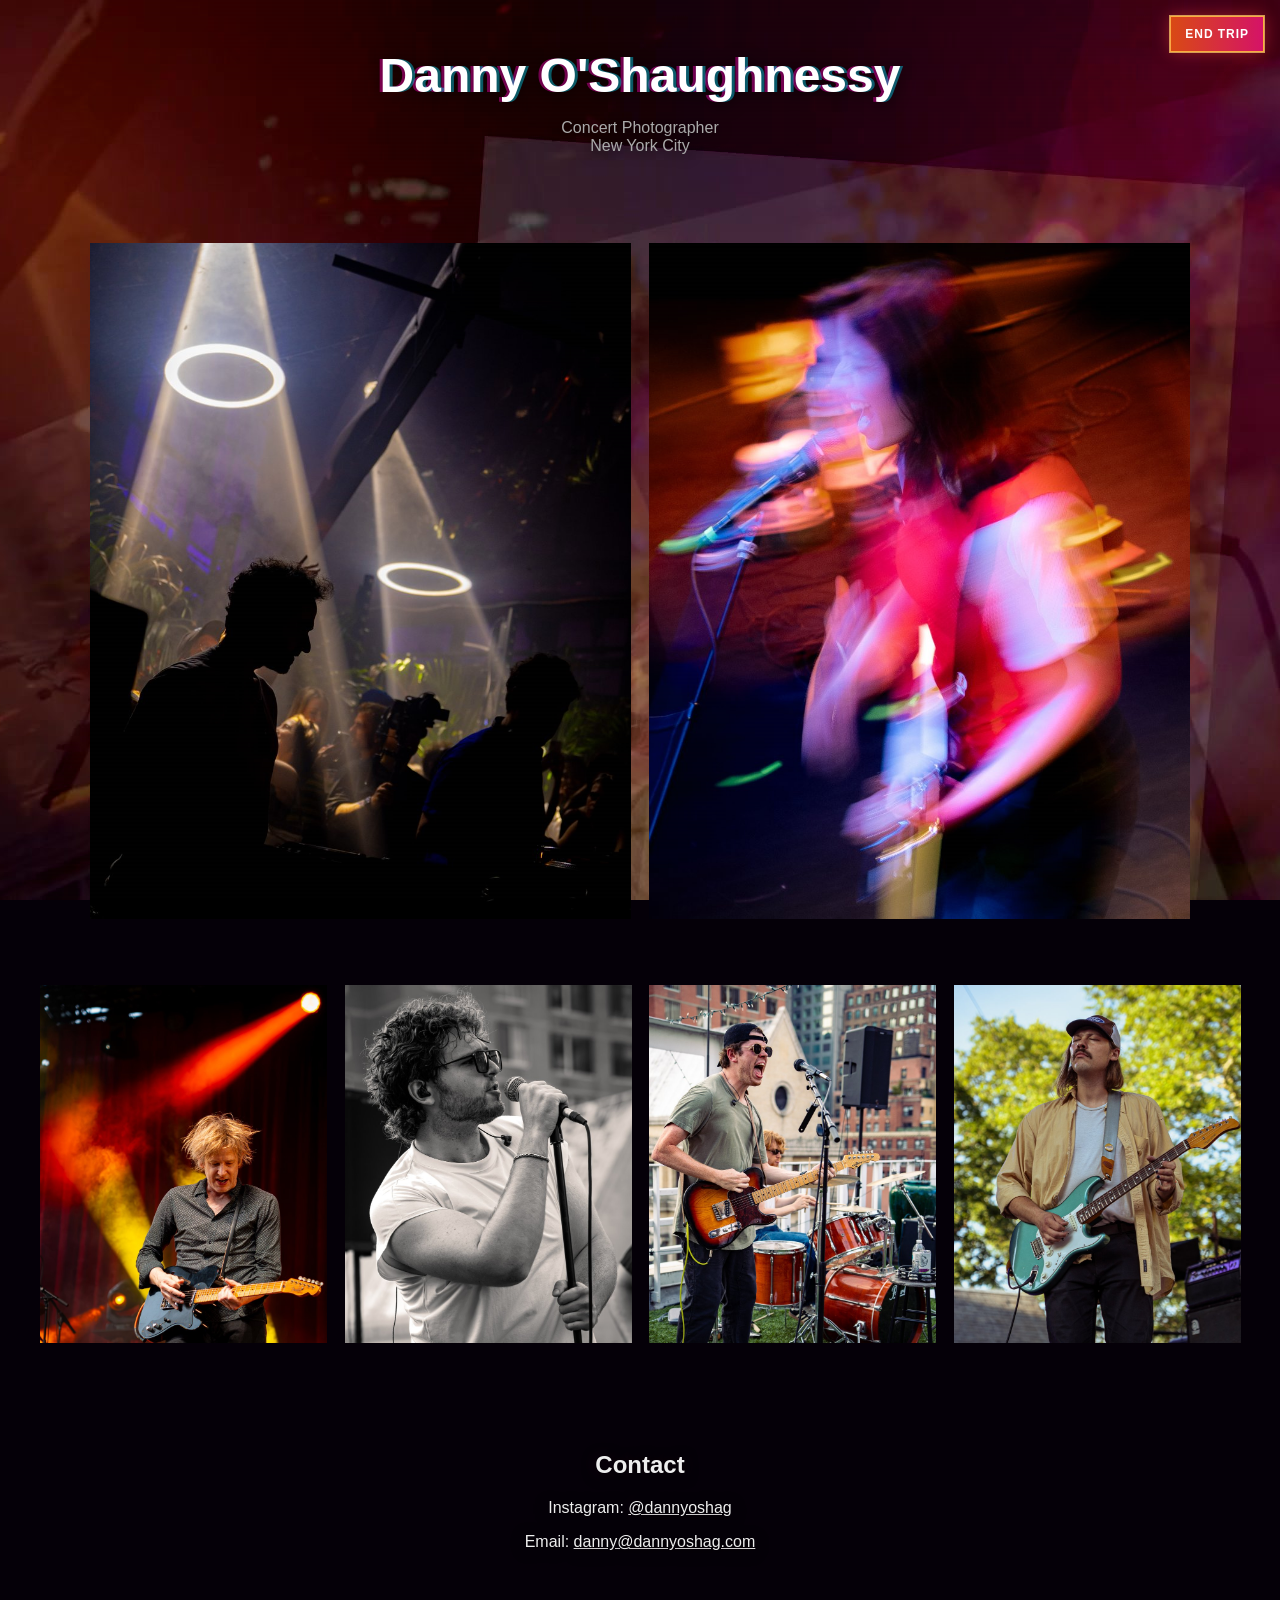
==== commit 046997cd: "lets try speeding up again" ====
--- a/psychedelic.html
+++ b/psychedelic.html
@@ -5,7 +5,7 @@
 <meta name="viewport" content="width=device-width, initial-scale=1">
 <title>Danny O'Shaughnessy</title>
 <link rel="icon" href="favicon.svg" type="image/svg+xml">
-<link rel="stylesheet" href="psychedelic-exact.css?v=26">
+<link rel="stylesheet" href="psychedelic-exact.css?v=30">
 <script id="mode-switch-position-bootstrap">
 (function () {
     try {
@@ -72,14 +72,14 @@
 </header>
 <main>
   <section class="hero-pair">
-    <div class="psy-frame" data-mode-anchor="photo-1"><video class="psy-video" muted loop playsinline preload="metadata" poster="media/psychedelic-exact/photo-1-poster.jpg" data-src="media/psychedelic-exact/photo-1.mp4" aria-label="Concert photograph by Danny O'Shaughnessy"></video></div>
-    <div class="psy-frame" data-mode-anchor="photo-2"><video class="psy-video" muted loop playsinline preload="metadata" poster="media/psychedelic-exact/photo-2-poster.jpg" data-src="media/psychedelic-exact/photo-2.mp4" aria-label="Concert photograph by Danny O'Shaughnessy"></video></div>
+    <div class="psy-frame" data-mode-anchor="photo-1"><img class="psy-photo" src="images/psy-sized/photo-1-900.jpg" srcset="images/psy-sized/photo-1-900.jpg 900w, images/psy-sized/photo-1-1400.jpg 1400w" sizes="(max-width: 800px) calc(100vw - 32px), 25vw" width="900" height="1125" loading="eager" decoding="async" alt="Concert photograph by Danny O'Shaughnessy"><video class="psy-video" muted loop playsinline preload="none" data-src="media/psychedelic-exact/photo-1.mp4" aria-hidden="true"></video></div>
+    <div class="psy-frame" data-mode-anchor="photo-2"><img class="psy-photo" src="images/psy-sized/photo-2-900.jpg" srcset="images/psy-sized/photo-2-900.jpg 900w, images/psy-sized/photo-2-1400.jpg 1400w" sizes="(max-width: 800px) calc(100vw - 32px), 25vw" width="900" height="1125" loading="eager" decoding="async" alt="Concert photograph by Danny O'Shaughnessy"><video class="psy-video" muted loop playsinline preload="none" data-src="media/psychedelic-exact/photo-2.mp4" aria-hidden="true"></video></div>
   </section>
   <section class="gallery-row">
-    <div class="psy-frame" data-mode-anchor="photo-3"><video class="psy-video" muted loop playsinline preload="none" poster="media/psychedelic-exact/photo-3-poster.jpg" data-src="media/psychedelic-exact/photo-3.mp4" aria-label="Concert photograph by Danny O'Shaughnessy"></video></div>
-    <div class="psy-frame" data-mode-anchor="photo-4"><video class="psy-video" muted loop playsinline preload="none" poster="media/psychedelic-exact/photo-4-poster.jpg" data-src="media/psychedelic-exact/photo-4.mp4" aria-label="Concert photograph by Danny O'Shaughnessy"></video></div>
-    <div class="psy-frame" data-mode-anchor="photo-5"><video class="psy-video" muted loop playsinline preload="none" poster="media/psychedelic-exact/photo-5-poster.jpg" data-src="media/psychedelic-exact/photo-5.mp4" aria-label="Concert photograph by Danny O'Shaughnessy"></video></div>
-    <div class="psy-frame" data-mode-anchor="photo-6"><video class="psy-video" muted loop playsinline preload="none" poster="media/psychedelic-exact/photo-6-poster.jpg" data-src="media/psychedelic-exact/photo-6.mp4" aria-label="Concert photograph by Danny O'Shaughnessy"></video></div>
+    <div class="psy-frame" data-mode-anchor="photo-3"><img class="psy-photo" src="images/psy-sized/photo-3-900.jpg" srcset="images/psy-sized/photo-3-900.jpg 900w, images/psy-sized/photo-3-1400.jpg 1400w" sizes="(max-width: 800px) calc(100vw - 32px), 25vw" width="900" height="1125" loading="lazy" decoding="async" alt="Concert photograph by Danny O'Shaughnessy"><video class="psy-video" muted loop playsinline preload="none" data-src="media/psychedelic-exact/photo-3.mp4" aria-hidden="true"></video></div>
+    <div class="psy-frame" data-mode-anchor="photo-4"><img class="psy-photo" src="images/psy-sized/photo-4-900.jpg" srcset="images/psy-sized/photo-4-900.jpg 900w, images/psy-sized/photo-4-1400.jpg 1400w" sizes="(max-width: 800px) calc(100vw - 32px), 25vw" width="900" height="1125" loading="lazy" decoding="async" alt="Concert photograph by Danny O'Shaughnessy"><video class="psy-video" muted loop playsinline preload="none" data-src="media/psychedelic-exact/photo-4.mp4" aria-hidden="true"></video></div>
+    <div class="psy-frame" data-mode-anchor="photo-5"><img class="psy-photo" src="images/psy-sized/photo-5-900.jpg" srcset="images/psy-sized/photo-5-900.jpg 900w, images/psy-sized/photo-5-1400.jpg 1400w" sizes="(max-width: 800px) calc(100vw - 32px), 25vw" width="900" height="1125" loading="lazy" decoding="async" alt="Concert photograph by Danny O'Shaughnessy"><video class="psy-video" muted loop playsinline preload="none" data-src="media/psychedelic-exact/photo-5.mp4" aria-hidden="true"></video></div>
+    <div class="psy-frame" data-mode-anchor="photo-6"><img class="psy-photo" src="images/psy-sized/photo-6-900.jpg" srcset="images/psy-sized/photo-6-900.jpg 900w, images/psy-sized/photo-6-1400.jpg 1400w" sizes="(max-width: 800px) calc(100vw - 32px), 25vw" width="900" height="1125" loading="lazy" decoding="async" alt="Concert photograph by Danny O'Shaughnessy"><video class="psy-video" muted loop playsinline preload="none" data-src="media/psychedelic-exact/photo-6.mp4" aria-hidden="true"></video></div>
   </section>
   <section class="contact" data-mode-anchor="contact">
     <h2>Contact</h2>
@@ -87,7 +87,7 @@
     <p>Email: <a href="mailto:danny@dannyoshag.com">danny@dannyoshag.com</a></p>
   </section>
 </main>
-<script src="psychedelic-exact.js?v=26"></script>
+<script src="psychedelic-exact.js?v=30"></script>
 <script id="mode-switch-direct-crossfade-runtime">
 (function () {
     const PARAM_NAMES = [
@@ -185,27 +185,25 @@
     }
 
     if (arrival) {
-        const restoreDelays = [0, 30, 90, 180, 360, 700, 1100, 1700];
-        for (const delay of restoreDelays) {
-            window.setTimeout(restorePosition, delay);
-        }
+        let restoreCancelled = false;
+        const cancelRestore = function () { restoreCancelled = true; };
+
+        ["touchstart", "pointerdown", "wheel", "keydown"].forEach(function (eventName) {
+            window.addEventListener(eventName, cancelRestore, { once: true, passive: true });
+        });
+
+        const safeRestore = function () {
+            if (!restoreCancelled) restorePosition();
+        };
 
         if (document.readyState === "loading") {
-            document.addEventListener("DOMContentLoaded", restorePosition, { once: true });
+            document.addEventListener("DOMContentLoaded", safeRestore, { once: true });
         } else {
-            restorePosition();
-        }
-
-        window.addEventListener("load", restorePosition, { once: true, passive: true });
-        window.addEventListener("pageshow", restorePosition, { once: true, passive: true });
-
-        const imageDecodes = Array.from(document.images).map(function (image) {
-            if (typeof image.decode !== "function") return Promise.resolve();
-            return image.decode().catch(function () {});
-        });
-        Promise.allSettled(imageDecodes).then(restorePosition);
-
-        window.setTimeout(cleanTransitionParameters, 1900);
+            window.requestAnimationFrame(safeRestore);
+        }
+
+        window.addEventListener("load", safeRestore, { once: true, passive: true });
+        window.setTimeout(cleanTransitionParameters, 450);
     }
 
     const switchLink = document.querySelector("a.mode-switch[href]");
--- a/psychedelic-exact.css
+++ b/psychedelic-exact.css
@@ -12,13 +12,86 @@
 .hero-pair,.gallery-row { width:100%; margin-left:auto; margin-right:auto; padding-left:24px; padding-right:24px; }
 .hero-pair { display:grid; grid-template-columns:repeat(2,minmax(0,1fr)); gap:18px; max-width:1148px; margin-bottom:18px; }
 .gallery-row { display:grid; grid-template-columns:repeat(4,minmax(0,1fr)); gap:18px; max-width:1248px; }
-.psy-frame { position:relative; overflow:hidden; isolation:isolate; width:100%; line-height:0; background:#09000f; contain:paint; aspect-ratio:4/5; }
-.psy-video { display:block; width:100%; height:100%; object-fit:cover; margin:0; }
+.psy-frame { position:relative; overflow:hidden; isolation:isolate; width:100%; line-height:0; background:#09000f; contain:layout paint style; aspect-ratio:4/5; }
+.psy-photo,.psy-video { position:absolute; inset:0; display:block; width:100%; height:100%; object-fit:cover; margin:0; }
+.psy-photo { z-index:1; }
+.psy-video { z-index:2; opacity:0; transition:opacity 160ms linear; }
+.psy-video.is-ready { opacity:1; }
 .contact { width:100%; max-width:none; margin:0; padding:64px 24px 72px; text-align:center; text-shadow:0 2px 14px rgba(0,0,0,.88),0 0 20px rgba(255,0,190,.16); }
 .contact h2,.contact p { width:100%; margin-left:auto; margin-right:auto; text-align:center; }
 .contact a { color:inherit; overflow-wrap:anywhere; }
 .mode-switch { position:fixed; top:16px; right:16px; z-index:10000; display:inline-block; padding:10px 14px; border:1px solid rgba(255,190,65,.88); outline:1px solid rgba(255,210,110,.72); background:linear-gradient(90deg,rgba(255,92,20,.80),rgba(255,24,128,.78)); color:#fff; font-size:12px; font-weight:700; letter-spacing:.08em; text-decoration:none; text-transform:uppercase; backdrop-filter:blur(8px); -webkit-backdrop-filter:blur(8px); box-shadow:0 0 16px rgba(255,92,20,.28),0 0 22px rgba(255,24,128,.22); }
 .mode-switch:hover,.mode-switch:focus-visible { background:#fff; color:#1b0711; }
+
+/* Instagram/mobile-safe rendering: no MP4 decoding at all. */
+body.safe-mobile-mode { background:#090011; }
+body.safe-mobile-mode .psy-background { display:none; }
+body.safe-mobile-mode::before {
+  content:"";
+  position:fixed;
+  inset:-30%;
+  z-index:-20;
+  pointer-events:none;
+  opacity:.92;
+  background:
+    radial-gradient(circle at 22% 28%, rgba(255,0,153,.95) 0 12%, transparent 34%),
+    radial-gradient(circle at 76% 24%, rgba(0,220,255,.88) 0 11%, transparent 36%),
+    radial-gradient(circle at 58% 76%, rgba(180,255,0,.70) 0 10%, transparent 34%),
+    conic-gradient(from 30deg, #180024, #5d006e, #001f52, #004433, #3d3000, #4b001f, #180024);
+  transform:translate3d(-3%, -2%, 0) rotate(-4deg) scale(1.04);
+  animation:mobile-bg-drift 18s ease-in-out infinite alternate;
+  will-change:transform;
+}
+body.safe-mobile-mode::after { display:none; }
+body.safe-mobile-mode .mode-switch { backdrop-filter:none; -webkit-backdrop-filter:none; }
+body.safe-mobile-mode .psy-video { display:none; }
+body.safe-mobile-mode .psy-photo { filter:saturate(1.16) contrast(1.05); }
+body.safe-mobile-mode .psy-frame::before,
+body.safe-mobile-mode .psy-frame::after {
+  content:"";
+  position:absolute;
+  pointer-events:none;
+  opacity:.52;
+  animation-play-state:paused;
+  will-change:transform, opacity;
+}
+body.safe-mobile-mode .psy-frame::before {
+  inset:-28%;
+  z-index:3;
+  mix-blend-mode:color;
+  background:conic-gradient(from 20deg, #ff008c, #7431ff, #00d9ff, #c8ff00, #ff7a00, #ff008c);
+  transform:translate3d(-7%, -5%, 0) rotate(-9deg) scale(1.12);
+  animation:photo-color-drift 10s linear infinite;
+}
+body.safe-mobile-mode .psy-frame::after {
+  inset:-38%;
+  z-index:4;
+  opacity:.34;
+  mix-blend-mode:screen;
+  background:
+    linear-gradient(45deg, rgba(255,0,180,.85) 0 16%, transparent 16% 42%, rgba(0,225,255,.75) 42% 58%, transparent 58% 82%, rgba(190,255,0,.70) 82%),
+    linear-gradient(-45deg, rgba(115,30,255,.78) 0 15%, transparent 15% 44%, rgba(255,125,0,.74) 44% 60%, transparent 60% 84%, rgba(0,230,255,.68) 84%);
+  transform:translate3d(4%, 3%, 0) rotate(7deg) scale(1.08);
+  animation:photo-cross-drift 15s ease-in-out infinite alternate;
+}
+body.safe-mobile-mode .psy-frame.is-active::before,
+body.safe-mobile-mode .psy-frame.is-active::after { animation-play-state:running; }
+
+@keyframes mobile-bg-drift {
+  0% { transform:translate3d(-7%, -4%, 0) rotate(-6deg) scale(1.04); }
+  50% { transform:translate3d(5%, 3%, 0) rotate(3deg) scale(1.10); }
+  100% { transform:translate3d(-1%, 7%, 0) rotate(8deg) scale(1.06); }
+}
+@keyframes photo-color-drift {
+  0% { transform:translate3d(-9%, -7%, 0) rotate(-12deg) scale(1.08); opacity:.46; }
+  50% { transform:translate3d(8%, 5%, 0) rotate(168deg) scale(1.20); opacity:.63; }
+  100% { transform:translate3d(-9%, -7%, 0) rotate(348deg) scale(1.08); opacity:.46; }
+}
+@keyframes photo-cross-drift {
+  0% { transform:translate3d(-8%, 4%, 0) rotate(-8deg) scale(1.08); opacity:.25; }
+  100% { transform:translate3d(9%, -5%, 0) rotate(13deg) scale(1.20); opacity:.43; }
+}
+
 @media (max-width:800px) {
  header { padding-top:36px; padding-bottom:32px; }
  header h1 { font-size:clamp(2rem,10vw,3rem); }
@@ -27,3 +100,9 @@
  .contact { padding:48px 16px 64px; }
  .mode-switch { top:10px; right:10px; padding:9px 11px; font-size:11px; }
 }
+
+@media (prefers-reduced-motion:reduce) {
+ body.safe-mobile-mode::before,
+ body.safe-mobile-mode .psy-frame::before,
+ body.safe-mobile-mode .psy-frame::after { animation:none !important; }
+}
